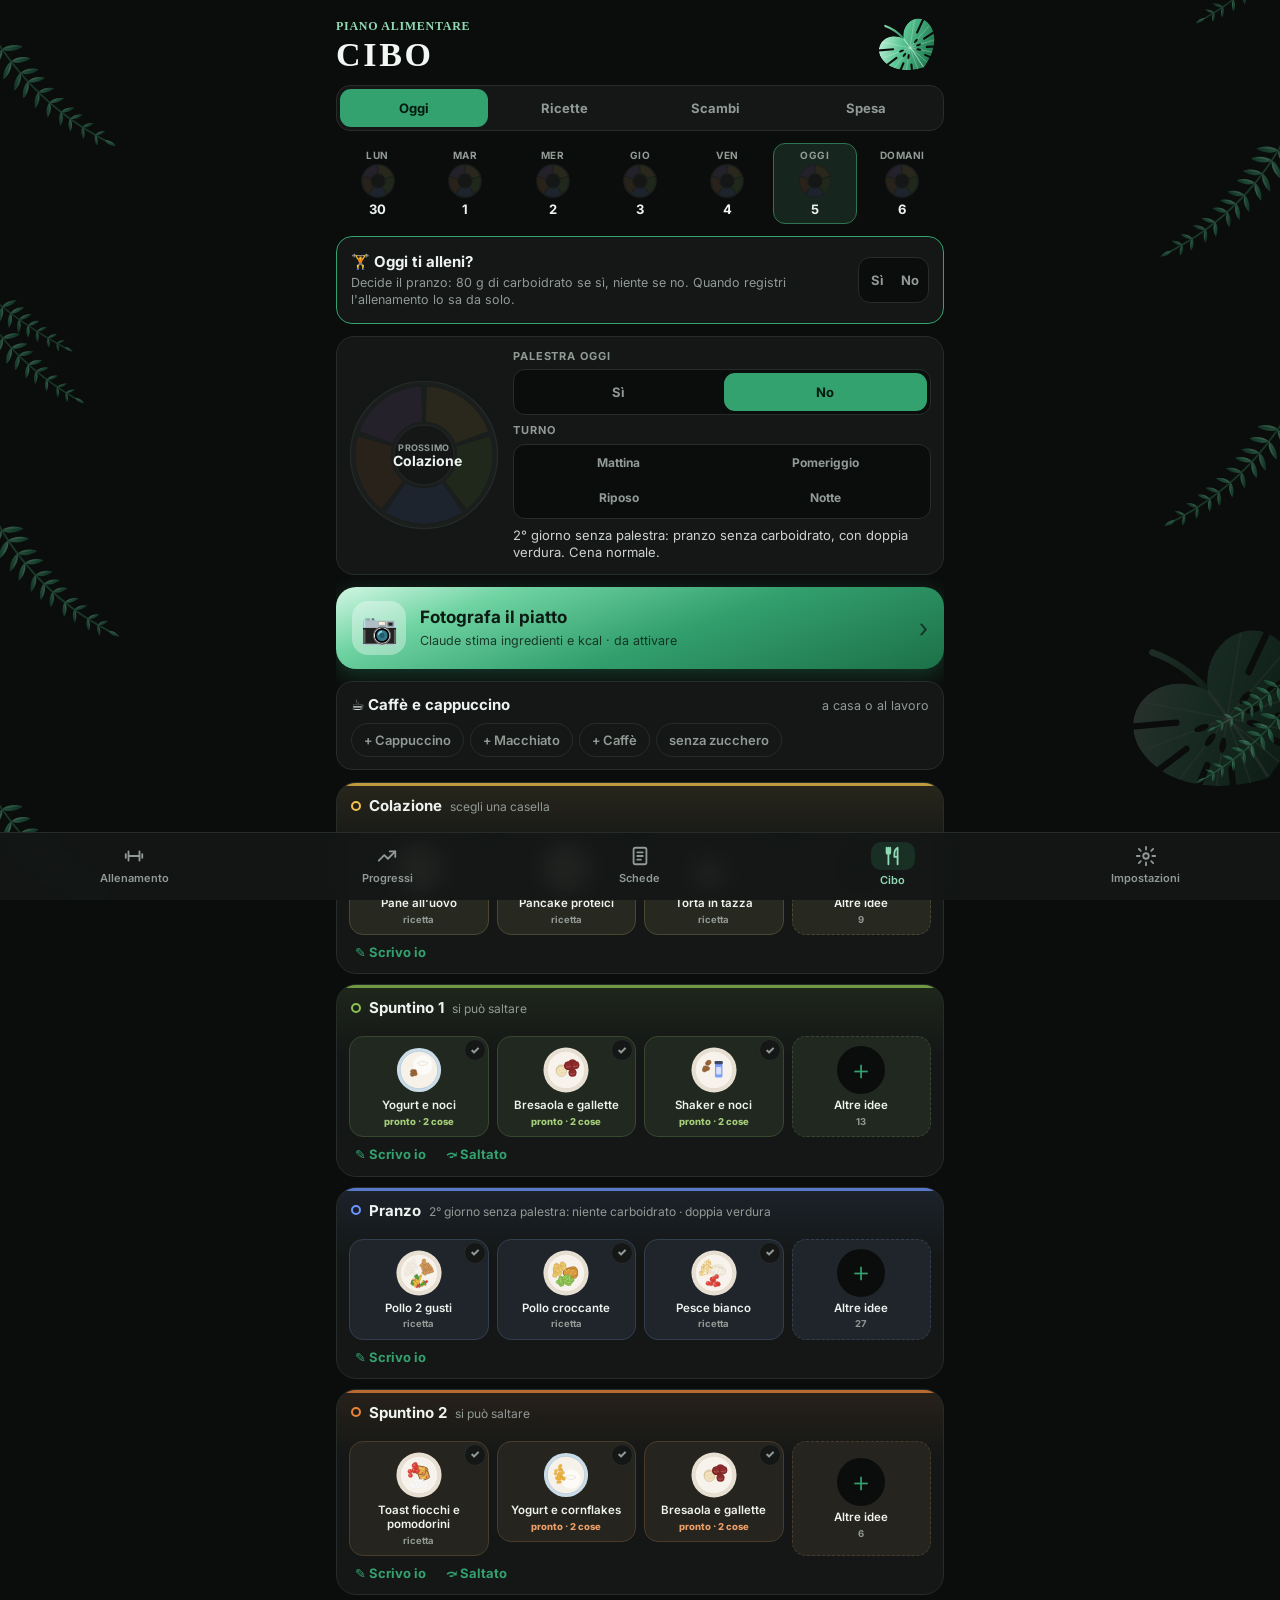
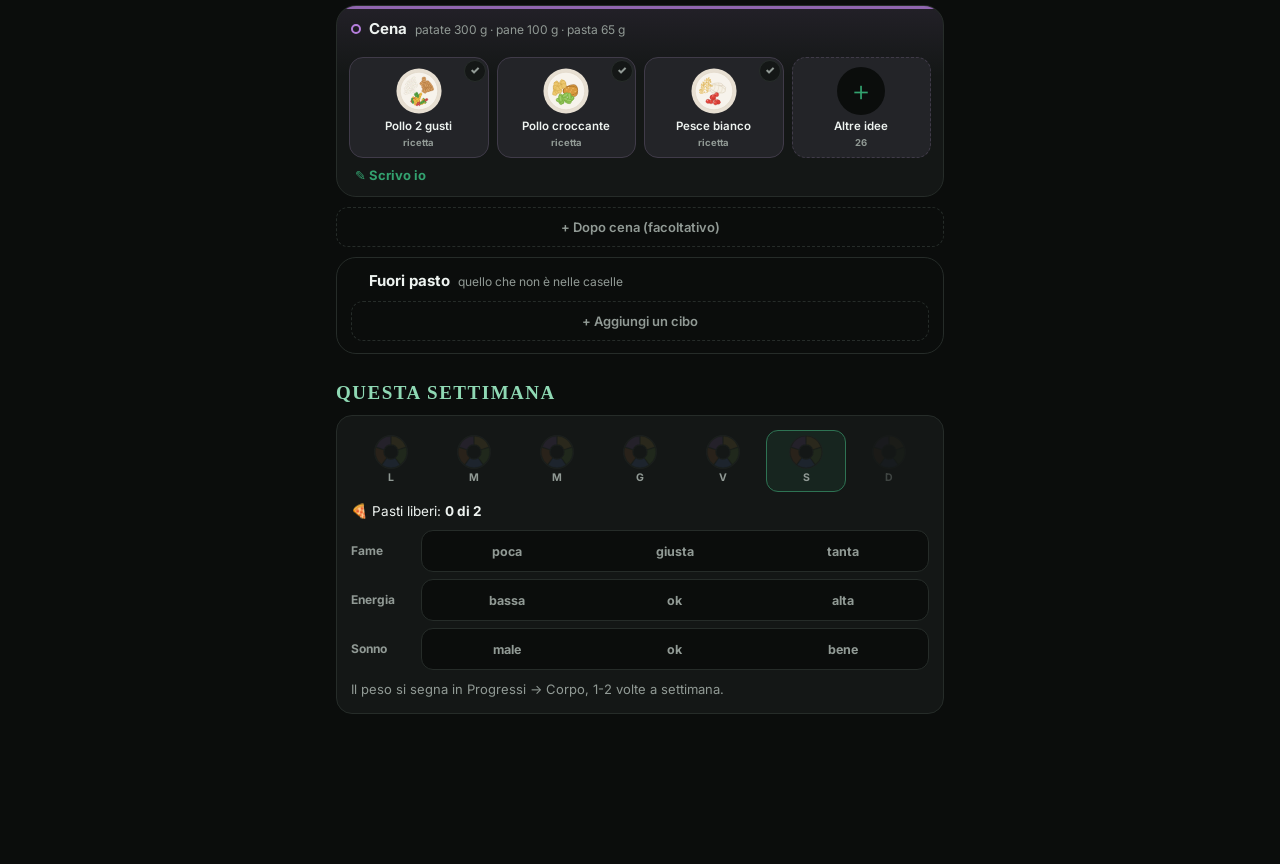
==== index.html @ b80071a6 "Il punto della settimana: allenamento, cibo e peso insieme, cosa fare, fase della scheda, scarico pi" ====
<!doctype html>
<html lang="it">
<head>
<meta charset="utf-8">
<meta name="viewport" content="width=device-width,initial-scale=1,maximum-scale=1,viewport-fit=cover">
<title>Palestra</title>
<meta name="theme-color" content="#0B0E12">
<meta name="apple-mobile-web-app-capable" content="yes">
<meta name="mobile-web-app-capable" content="yes">
<meta name="apple-mobile-web-app-status-bar-style" content="black-translucent">
<meta name="apple-mobile-web-app-title" content="Palestra">
<link rel="manifest" href="manifest.webmanifest">
<link rel="icon" href="icons/icon-192.png">
<link rel="apple-touch-icon" href="icons/apple-touch-icon.png">
<link rel="preconnect" href="https://fonts.googleapis.com">
<link rel="stylesheet" href="https://fonts.googleapis.com/css2?family=Barlow+Condensed:ital,wght@0,600;0,800;1,800&family=Inter:wght@400;500;600;700&display=swap">
<link rel="stylesheet" href="style.css?v=2026-11-22-2123">
<script>
/* Registro errori(22/11/2026): ogni errore dell'app finisce in una coda sul telefono (localStorage "palestra-err")
   e app.js lo manda al servizio (errFlush), così si vede e si sistema senza screenshot. Niente dati personali:
   messaggio accorciato, file, riga, versione, schermata. */
(function () {
  function add(msg, src, line, col, stack) {
    try {
      msg = String(msg || "").replace(/(["«'])[^"»']{24,}\1/g, "$1…$1").slice(0, 220);
      var f = String(src || "").split("/").pop().split("?")[0], sig = msg + "|" + f + "|" + line;
      var st = String(stack || "").split("\n").slice(0, 6).map(function (l) { return l.replace(/https?:\/\/[^ )]*\//g, "").replace(/\?v=[^:]*/g, "").trim(); }).join(" ← ").slice(0, 600);
      var Q = JSON.parse(localStorage.getItem("palestra-err") || "[]"), e = Q.find(function (x) { return x.sig === sig; });
      if (e) { e.n = (e.n || 1) + 1; e.t = Date.now(); e.sent = 0; } else Q.push({ sig: sig, msg: msg, f: f, line: line, col: col, st: st, t: Date.now(), n: 1 });
      localStorage.setItem("palestra-err", JSON.stringify(Q.slice(-20)));
      if (window.errFlush) setTimeout(window.errFlush, 500);
    } catch (_) {}
  }
  window.addEventListener("error", function (e) { if (e.message) add(e.message, e.filename, e.lineno, e.colno, e.error && e.error.stack); });
  window.addEventListener("unhandledrejection", function (e) { var r = e.reason || {}; add("Promise: " + (r.message || r), r.fileName || "", r.lineNumber || 0, 0, r.stack); });
})();
</script>
<script>if (navigator.standalone || (window.matchMedia && matchMedia("(display-mode: standalone)").matches)) document.documentElement.classList.add("standalone");</script>
</head>
<body>
<!-- barra in alto dell'allenamento: cerchio esercizi mancanti, giorno (tocco = cambia giorno/data/forma), palestra, esercizi -->
<div class="vines" aria-hidden="true"></div>
<header class="console" id="console">
  <div class="cin">
    <div class="ctop">
      <div class="ring" id="ring" aria-hidden="true"></div>
      <button class="dsel" id="dsel" aria-expanded="false" aria-controls="cpanel"><b id="dtitle"></b><small id="dsub"></small></button>
      <div class="gym" id="gyms" role="group" aria-label="Palestra"></div>
    </div>
    <div class="cpanel" id="cpanel" hidden>
      <div class="psec"><span class="plab">Seduta</span><div class="when"><label class="datebox"><svg viewBox="0 0 24 24" aria-hidden="true"><rect x="3.5" y="5" width="17" height="15" rx="3"/><path d="M3.5 10h17M8 3v4M16 3v4"/></svg><input type="date" id="date" aria-label="Data seduta"></label><div class="chips" id="sessions"></div></div><div class="site" id="site"></div><div class="dur" id="dur"></div></div>
      <div class="psec"><span class="plab">Come stai oggi</span><div class="ready" id="ready" role="group" aria-label="Come stai oggi"></div></div>
    </div>
    <div class="strip" id="strip" aria-label="Esercizi del giorno"></div>
  </div>
</header>
<div class="wrap">
  <!-- ALLENAMENTO -->
  <section id="v-log" class="view">
    <div id="pauseNag"></div>
    <div id="backupNag"></div>
    <div class="week" id="week" aria-label="Allenamenti di questa settimana"></div>
    <div class="list" id="list"></div>
    <h2>Note seduta</h2>
    <textarea id="note" placeholder="Es. panca occupata, dolore alla spalla, poco sonno…"></textarea>
  </section>

  <!-- PROGRESSI -->
  <section id="v-prog" class="view" hidden>
    <section class="hero">
      <div class="k" id="pk"></div>
      <h1>Progressi</h1>
      <div class="stats"><span>Miglioramento settimana per settimana, storico delle sedute e andamento di ogni esercizio, per la palestra scelta.</span></div>
    </section>
    <h2>Andamento della scheda</h2>
    <div class="days" id="pdays"></div>
    <div class="trend" id="trend"></div>
    <h2>Storico sedute</h2>
    <div class="hist" id="hist"></div>
    <h2>Esercizi</h2>
    <div class="prlist" id="prog"></div>
  </section>

  <!-- SCHEDE -->
  <section id="v-plan" class="view" hidden>
    <section class="hero">
      <div class="k">Schede del personal trainer</div>
      <h1>Schede</h1>
      <div class="stats"><span>La scheda attiva e l'archivio delle precedenti. Lo storico dei carichi resta collegato anche quando cambia la scheda.</span></div>
    </section>
    <div id="plans" class="plist"></div>
  </section>

  <!-- CIBO (20/11/2026): piano alimentare, caselle di cosa hai mangiato, ricette, scambi, spesa -->
  <section id="v-cibo" class="view" hidden>
    <section class="hero"><div class="k">Piano alimentare</div><h1>Cibo</h1></section>
    <div class="cseg" id="cseg" role="group" aria-label="Sezioni del cibo"><button data-ct="oggi">Oggi</button><button data-ct="ricette">Ricette</button><button data-ct="scambi">Scambi</button><button data-ct="spesa">Spesa</button></div>
    <div id="cbody"></div>
  </section>

  <!-- ALTRO -->
  <section id="v-more" class="view" hidden>
    <section class="hero"><div class="k">Dati e impostazioni</div><h1>Impostazioni</h1><p class="note" id="appVer"></p>
      <div class="stats"><span id="backupInfo"></span></div></section>
    <div class="card stack">
      <p>I tuoi dati restano <b>solo su questo telefono</b>. Fai un backup ogni tanto e salvalo su Drive, iCloud o inviatelo per email: se cambi o perdi il telefono lo ricarichi da qui.</p>
      <div class="row"><button class="btn primary" id="bkExport">Salva backup</button>
        <label class="btn" for="bkFile">Ripristina backup</label><input type="file" id="bkFile" accept=".json,application/json" hidden></div>
      <div class="row"><button class="btn" id="csv">Esporta CSV per Excel</button></div>
      <p class="note" id="bkMsg"></p>
      <p class="note" id="stUse"></p>
    </div>
    <h2>Backup automatico online</h2>
    <div class="card stack" id="cloudSet"></div>
    <h2>Foto del cibo</h2>
    <div class="card stack" id="aiSet"></div>
    <h2>Timer di recupero</h2>
    <div class="card stack" id="timerSet"></div>
    <h2>Palestre</h2>
    <div class="card stack" id="gymEdit"></div>
    <p class="credits">Foto: Free Exercise DB (pubblico dominio). Illustrazioni: Everkinetic (CC BY-SA 4.0). Mappa muscoli: react-body-highlighter (MIT). Disegni dei piatti: originali dell'app.</p>
  </section>
</div>

<!-- serie dimenticate -->
<div class="misschip" id="miss" hidden><button id="missGo"></button><button id="missX" aria-label="Nascondi l'avviso per questa seduta">✕</button></div>

<!-- timer di recupero -->
<!-- Info ed esecuzione: riquadro dal basso -->
<div class="isheet" id="isheet" hidden role="dialog" aria-modal="true" aria-label="Info ed esecuzione">
  <div class="is-bg"></div>
  <div class="is-box"><div class="is-top"><span class="is-grab"></span><div class="is-h"></div><button type="button" class="is-x" aria-label="Chiudi">✕</button></div><div class="is-c"></div><div class="is-foot"><button type="button" class="is-close">Chiudi</button></div></div>
</div>
<!-- ricetta: riquadro dal basso (sezione Cibo) -->
<div class="isheet" id="fsheet" hidden role="dialog" aria-modal="true" aria-label="Ricetta">
  <div class="is-bg"></div>
  <div class="is-box"><div class="is-top"><span class="is-grab"></span><div class="is-h"></div><button type="button" class="is-x" aria-label="Chiudi">✕</button></div><div class="is-c fc"></div><div class="is-foot"><button type="button" class="is-close">Chiudi</button></div></div>
</div>
<div class="pad" id="pad" hidden aria-label="Tastierino"></div>
<div class="timer" id="timer" hidden>
  <div class="feel" id="feel" hidden></div>
  <div class="tphase" id="tPhase"></div>
  <div class="tbox" id="tbox">
    <button class="tb" id="tMinus" aria-label="Meno 15 secondi">−15</button>
    <button class="tmain" id="tMain" aria-label="Vai alla serie da fare, o avvia il recupero"><b id="tTime">1:30</b><small id="tLabel">Avvia recupero</small><i id="tFill"></i></button>
    <button class="tb" id="tPlus" aria-label="Più 15 secondi">+15</button>
    <button class="tb go" id="tPause" aria-label="Avvia il recupero"><svg viewBox="0 0 24 24"><path d="M7 5l12 7-12 7z"/></svg></button>
    <button class="tb x" id="tStop" aria-label="Ferma il timer" hidden>✕</button>
  </div>
</div>

<nav class="tabbar" aria-label="Sezioni">
  <button data-view="log" aria-current="page"><svg viewBox="0 0 24 24"><path d="M6 7v10M18 7v10M3 10v4M21 10v4M6 12h12"/></svg>Allenamento</button>
  <button data-view="prog"><svg viewBox="0 0 24 24"><path d="M3 17l6-6 4 4 8-8"/><path d="M15 7h6v6"/></svg>Progressi</button>
  <button data-view="plan"><svg viewBox="0 0 24 24"><rect x="5" y="3" width="14" height="18" rx="2"/><path d="M9 8h6M9 12h6M9 16h4"/></svg>Schede</button>
  <button data-view="cibo"><svg viewBox="0 0 24 24"><path d="M7 3v8M5 3v5a2 2 0 0 0 4 0V3M7 11v10"/><path d="M17 21V3c-2.2 1.2-3.5 3.6-3.5 7v3H17"/></svg>Cibo</button>
  <button data-view="more"><svg viewBox="0 0 24 24"><circle cx="12" cy="12" r="3"/><path d="M12 2v3M12 19v3M4.2 4.2l2.1 2.1M17.7 17.7l2.1 2.1M2 12h3M19 12h3M4.2 19.8l2.1-2.1M17.7 6.3l2.1-2.1"/></svg>Impostazioni</button>
</nav>

<!-- visore immagini con zoom -->
<div class="lb" id="lb" hidden>
  <header><span id="lbt"></span><button id="lbclose" aria-label="Chiudi">✕</button></header>
  <div class="lbtrack" id="lbtrack"></div>
  <footer><span id="lbf">Pizzica o tocca due volte per ingrandire · scorri per le altre · trascina giù per chiudere</span><button type="button" class="lbclose2" id="lbclose2">Chiudi</button></footer>
</div>

<!-- foglio di modifica -->
<div class="sheet" id="sheet" hidden>
  <header><button class="btn ghost" id="sheetBack">‹ Indietro</button><b id="sheetTitle"></b><span></span></header>
  <div class="sheetbody" id="sheetBody"></div>
</div>

<div class="toast" id="toast" hidden></div>

<script src="data.js?v=2026-11-22-2123"></script>
<script src="schede.js?v=2026-11-22-2123"></script>
<script src="macchine.js?v=2026-11-22-2123"></script>
<script src="macchine-db.js?v=2026-11-22-2123"></script>
<script src="macchine-schede.js?v=2026-11-22-2123"></script>
<script src="nutrizione.js?v=2026-11-22-2123"></script>
<script src="js/01-base.js?v=2026-11-22-2123"></script>
<script src="js/02-allenamento.js?v=2026-11-22-2123"></script>
<script src="js/03-analisi.js?v=2026-11-22-2123"></script>
<script src="js/04-seduta.js?v=2026-11-22-2123"></script>
<script src="js/05-serie.js?v=2026-11-22-2123"></script>
<script src="js/06-progressi.js?v=2026-11-22-2123"></script>
<script src="js/07-backup.js?v=2026-11-22-2123"></script>
<script src="js/08-timer.js?v=2026-11-22-2123"></script>
<script src="js/09-settimana.js?v=2026-11-22-2123"></script>
<script src="js/10-avvio.js?v=2026-11-22-2123"></script>
<script src="cibo.js?v=2026-11-22-2123"></script>
</body>
</html>
---- style.css ----
/* Palestra — tema scuro. Layout: console fissa in alto, schede esercizio numerate, barra a schede in basso. */
:root{
  --bg:#0B0E12; --surface:#141920; --raised:#1A2028; --ink:#EEF2F6; --muted:#8B96A3; --line:#252D37; --chip:#1E252E;
  --body:#2C3540; --photo:#F3F4F5;
  --a1:#6D95FF; --a2:#FF8040; --accent:var(--a1); --on-accent:#0B0E12;
  --ok:#5FD49A; --ok-bg:#12321F; --ko:#FF8A7A; --ko-bg:#3A1A17;
  --t-std:#6D95FF; --t-ced:#FFA24C; --t-strip:#B892FF; --t-alte:#5FD49A; --t-pausa:#9AA5B1; --t-super:#FF6FAE; --t-risc:#E6D36A;
  --display:"Barlow Condensed","Arial Narrow",Arial,sans-serif;
  --text:Inter,system-ui,-apple-system,"Segoe UI",Roboto,Arial,sans-serif;
  color-scheme:dark;
}
*{box-sizing:border-box}
[hidden]{display:none!important}
html{background:var(--bg);overflow-x:clip}
body{margin:0;background:var(--bg);color:var(--ink);font-family:var(--text);font-size:15px;line-height:1.4;-webkit-tap-highlight-color:transparent;
  padding-top:env(safe-area-inset-top,0px)}
body.g1{--accent:var(--a2)}
body::before{content:"";position:fixed;inset:0 0 auto;height:env(safe-area-inset-top,0px);z-index:30;background:var(--surface)}
.wrap{max-width:640px;margin:0 auto;padding:0 max(16px,env(safe-area-inset-right,0px)) calc(150px + env(safe-area-inset-bottom,0px)) max(16px,env(safe-area-inset-left,0px))}
button,input,select,textarea{font:inherit;color:inherit}
button{cursor:pointer}
:focus-visible{outline:2px solid var(--accent);outline-offset:2px}
h2{font-family:var(--display);font-weight:800;font-size:22px;text-transform:uppercase;margin:26px 0 8px}
p{margin:0}
.note{font-size:13px;color:var(--muted)}
.row{display:flex;gap:8px;flex-wrap:wrap;align-items:center}
.stack{display:grid;gap:12px}
.card{background:var(--surface);border:1px solid var(--line);border-radius:16px;padding:14px}
.btn{border:1px solid var(--line);background:var(--raised);border-radius:12px;padding:9px 14px;font-size:14px;font-weight:600;min-height:42px;display:inline-flex;align-items:center;justify-content:center;gap:6px}
.btn.primary{background:var(--accent);border-color:var(--accent);color:var(--on-accent)}
.btn.ghost{background:none;border-color:transparent;padding-left:4px}
.btn.danger{color:var(--ko);border-color:color-mix(in srgb,var(--ko) 40%,var(--line))}
.btn.sm{min-height:34px;padding:5px 10px;font-size:13px;border-radius:10px}

/* console */
/* barra in alto dell'allenamento: fuori da .wrap, a tutta larghezza (niente bordi tagliati) */
.console{position:sticky;top:env(safe-area-inset-top,0px);z-index:20;background:var(--surface);border-bottom:1px solid var(--line);width:100%}
.cin{max-width:640px;margin:0 auto;padding:8px max(16px,env(safe-area-inset-right,0px)) 10px max(16px,env(safe-area-inset-left,0px))}
.top{display:flex;align-items:center;gap:10px}
.brand{font-family:var(--display);font-weight:800;font-style:italic;font-size:24px;text-transform:uppercase;line-height:1}
.brand span{color:var(--accent)}
.gym{display:flex;background:var(--chip);border-radius:999px;padding:3px;margin-left:auto;max-width:72%;overflow-x:auto}
.gym button{border:0;background:none;padding:6px 12px;border-radius:999px;font-weight:600;font-size:13px;color:var(--muted);min-height:32px;white-space:nowrap}
.gym button[aria-pressed="true"]{background:var(--accent);color:var(--on-accent)}
.days{display:grid;grid-template-columns:repeat(auto-fit,minmax(90px,1fr));gap:6px}
.days button{border:1px solid var(--line);background:var(--raised);border-radius:12px;padding:6px 8px 7px;text-align:left;min-height:50px;min-width:0}
.days b{display:block;font-family:var(--display);font-weight:800;font-size:20px;line-height:1}
.days small{display:block;font-size:11px;color:var(--muted);white-space:nowrap;overflow:hidden;text-overflow:ellipsis}
.days button[aria-pressed="true"]{border-color:var(--accent);background:color-mix(in srgb,var(--accent) 12%,var(--surface))}
.days button[aria-pressed="true"] b{color:var(--accent)}
.when{display:flex;align-items:center;gap:8px}
.when input{font-weight:600;font-size:14px;background:var(--raised);border:1px solid var(--line);border-radius:10px;padding:6px 8px;min-height:36px}
.chips{display:flex;gap:6px;overflow-x:auto;flex:1;min-width:0;scrollbar-width:none}
.chips::-webkit-scrollbar{display:none}
.chip{flex:none;border:1px solid var(--line);background:none;border-radius:999px;padding:5px 10px;font-size:12px;color:var(--muted);font-variant-numeric:tabular-nums}
.chip[aria-pressed="true"]{border-color:var(--accent);color:var(--accent);font-weight:700}
.prog{display:grid;grid-template-columns:1fr auto;align-items:center;gap:10px}
.bar{height:6px;border-radius:99px;background:var(--chip);overflow:hidden}
.bar i{display:block;height:100%;width:0;background:var(--accent);border-radius:99px;transition:width .3s}
.prog .n{font-size:12px;font-weight:700;font-variant-numeric:tabular-nums}

.hero{padding:18px 0 10px;display:grid;gap:4px}
.hero .k{font-size:11px;letter-spacing:.14em;text-transform:uppercase;color:var(--accent);font-weight:700}
.hero h1{font-family:var(--display);font-weight:800;font-size:38px;line-height:.95;text-transform:uppercase;margin:0;text-wrap:balance}
.hero .stats{display:flex;gap:16px;color:var(--muted);font-size:13px;margin-top:6px;flex-wrap:wrap}
.hero .stats b{color:var(--ink);font-variant-numeric:tabular-nums}
.nag{background:color-mix(in srgb,var(--t-ced) 14%,var(--surface));border:1px solid color-mix(in srgb,var(--t-ced) 40%,var(--line));border-radius:14px;padding:10px 12px;margin-top:12px;display:flex;gap:10px;align-items:center;font-size:13px}
.nag .btn{margin-left:auto;flex:none}

/* esercizi */
.list{display:grid;gap:12px;margin-top:8px}
.ex{background:var(--surface);border:1px solid var(--line);border-radius:18px;overflow:hidden}
.exec{position:relative;display:block;width:100%;border:0;padding:0;background:var(--photo);aspect-ratio:16/9;overflow:hidden}
.exec img{position:absolute;inset:0;width:100%;height:100%;object-fit:cover}
.exec img.draw{object-fit:contain;padding:8px}
.exec img+img{animation:flip 2.6s steps(1,end) infinite}
@keyframes flip{0%{opacity:0}50%{opacity:1}}
.exec .lbl{position:absolute;left:10px;bottom:10px;background:rgba(11,14,18,.78);color:#fff;font-size:11px;font-weight:700;letter-spacing:.06em;text-transform:uppercase;border-radius:999px;padding:4px 9px;display:flex;gap:6px;align-items:center}
.exec .lbl i{width:6px;height:6px;border-radius:50%;background:#ff4d4d;animation:blink 1.3s steps(1,end) infinite}
.exec .zoom{position:absolute;right:10px;bottom:10px;background:rgba(11,14,18,.78);color:#fff;border-radius:999px;width:32px;height:32px;display:grid;place-items:center}
.exec .zoom svg{width:16px;height:16px;stroke:#fff;fill:none;stroke-width:2}
@keyframes blink{50%{opacity:.2}}
@media (prefers-reduced-motion: reduce){.exec img+img{animation:none;opacity:0}.exec .lbl i{animation:none}}
.exhead{display:grid;grid-template-columns:auto 1fr auto;gap:12px;padding:14px 14px 10px;align-items:start}
.num{font-family:var(--display);font-weight:800;font-style:italic;font-size:30px;line-height:.9;color:var(--accent);font-variant-numeric:tabular-nums;min-width:30px}
.ex.done .num{color:var(--ok)}
.exname{margin:0;font-size:17px;font-weight:700;line-height:1.2}
.tec{margin-top:5px;font-size:13px;color:var(--ink);opacity:.85;white-space:pre-line}
.pills{display:flex;gap:6px;flex-wrap:wrap;margin-top:7px}
.pill{font-size:11px;font-weight:600;border-radius:999px;padding:3px 8px;background:var(--chip);color:var(--muted);font-variant-numeric:tabular-nums}
.pill.up{background:var(--ok-bg);color:var(--ok)}
.pill.down{background:var(--ko-bg);color:var(--ko)}
.mini{width:64px;height:60px;flex:none;border:0;background:var(--raised);border-radius:12px;padding:3px}
.mini svg{width:100%;height:100%}
.setup{display:flex;align-items:center;gap:8px;margin:0 14px 10px;background:var(--raised);border:1px dashed var(--line);border-radius:12px;padding:4px 10px}
.setup label{font-size:10px;letter-spacing:.1em;text-transform:uppercase;color:var(--muted);font-weight:700;flex:none}
.setup input{flex:1;min-width:0;border:0;background:transparent;font-weight:600;font-size:14px;padding:8px 2px}
.setup input::placeholder{color:var(--muted);opacity:.6;font-weight:400}
.sets{display:grid;gap:6px;padding:0 14px 12px}
.sh,.set{display:grid;grid-template-columns:44px 1fr 78px 66px;gap:8px;align-items:center}
.sh{font-size:10px;letter-spacing:.1em;color:var(--muted);text-transform:uppercase;font-weight:700}
.sn{font-family:var(--display);font-weight:800;font-size:19px;line-height:1;border-left:3px solid var(--tc,var(--t-std));padding-left:6px}
.sn small{display:block;font-family:var(--text);font-size:10px;font-weight:600;color:var(--muted)}
.sn em{display:block;font-family:var(--text);font-style:normal;font-size:9px;font-weight:700;letter-spacing:.04em;text-transform:uppercase;color:var(--tc)}
.prev{font-size:13px;color:var(--muted);font-variant-numeric:tabular-nums;white-space:nowrap;overflow:hidden;text-overflow:ellipsis}
.set input{width:100%;text-align:center;font-weight:700;font-size:19px;font-variant-numeric:tabular-nums;background:var(--raised);border:1.5px solid var(--line);border-radius:12px;min-height:48px;padding:6px 2px}
.set input::placeholder{color:var(--muted);opacity:.45;font-weight:500}
.set input:focus{border-color:var(--accent);outline:none;background:var(--surface)}
.set input.ok{background:var(--ok-bg);border-color:var(--ok);color:var(--ok)}
.set input.ko{background:var(--ko-bg);border-color:var(--ko);color:var(--ko)}
.exfoot{display:flex;gap:8px;align-items:center;padding:10px 14px;border-top:1px solid var(--line);background:var(--raised)}
.more{margin-left:auto;border:0;background:none;color:var(--accent);font-weight:700;font-size:13px;display:inline-flex;align-items:center;gap:4px;min-height:36px;padding:0 2px}
.more svg{width:14px;height:14px;stroke:currentColor;fill:none;stroke-width:2.4;transition:transform .2s}
.more[aria-expanded="true"] svg{transform:rotate(180deg)}
.panel{border-top:1px solid var(--line);padding:14px 0 16px;display:grid;gap:14px}
.gallery{display:flex;gap:8px;overflow-x:auto;scroll-snap-type:x mandatory;padding:0 14px;scrollbar-width:none}
.gallery::-webkit-scrollbar{display:none}
.shot{flex:none;width:72%;max-width:300px;scroll-snap-align:start;border:0;padding:0;background:var(--photo);border-radius:14px;overflow:hidden;position:relative;aspect-ratio:4/3}
.shot.draw{width:46%;max-width:200px;aspect-ratio:3/4}
.shot img{width:100%;height:100%;object-fit:cover;display:block}
.shot.draw img{object-fit:contain;padding:6px}
.shot span{position:absolute;left:8px;bottom:8px;background:rgba(11,14,18,.78);color:#fff;font-size:11px;font-weight:600;border-radius:999px;padding:3px 8px}
.muscles{display:grid;grid-template-columns:120px 1fr;gap:14px;align-items:center;padding:0 14px}
.muscles svg{width:120px;height:116px}
.legend{display:grid;gap:8px;font-size:13px}
.legend div{display:flex;gap:8px;align-items:baseline}
.legend i{width:10px;height:10px;border-radius:3px;flex:none;transform:translateY(1px)}
.legend .p i{background:var(--accent)}
.legend .s i{background:color-mix(in srgb,var(--accent) 45%,var(--body))}
.legend small{display:block;color:var(--muted);font-size:10px;letter-spacing:.1em;text-transform:uppercase;font-weight:700}
.cues{padding:0 14px;display:grid;gap:8px}
.cues h4{margin:0;font-size:10px;letter-spacing:.12em;text-transform:uppercase;color:var(--muted)}
.cues ol,.cues ul{margin:0;padding-left:20px;display:grid;gap:5px;font-size:14px}
.cues ul{color:var(--ko)}
.cues ul li span{color:var(--ink)}
.bm .m{fill:var(--body)}
.bm .p{fill:var(--accent)}
.bm .s{fill:color-mix(in srgb,var(--accent) 45%,var(--body))}
textarea{width:100%;min-height:84px;padding:10px;background:var(--surface);border:1px solid var(--line);border-radius:14px}

/* progressi */
.prlist{display:grid;gap:8px;margin-top:12px}
.pr{background:var(--surface);border:1px solid var(--line);border-radius:16px;padding:12px 14px;display:grid;grid-template-columns:1fr 104px;gap:4px 12px;align-items:center}
.pr .n{font-weight:700}
.pr .s{font-size:12px;color:var(--muted);font-variant-numeric:tabular-nums}
.spark{width:104px;height:40px}
.spark .l{fill:none;stroke:var(--accent);stroke-width:2.2;stroke-linejoin:round}
.spark .a{fill:var(--accent);opacity:.16}
.spark circle{fill:var(--accent)}
.spark line{stroke:var(--line)}
.empty{background:var(--surface);border:1px dashed var(--line);border-radius:16px;padding:22px;text-align:center;color:var(--muted)}
.credits{font-size:11px;color:var(--muted);margin-top:24px}

/* schede */
.plist{display:grid;gap:10px;margin-top:12px}
.plan{background:var(--surface);border:1px solid var(--line);border-radius:16px;padding:14px;display:grid;gap:8px}
.plan h3{margin:0;font-size:17px}
.plan.active{border-color:var(--accent)}
.badge{font-size:10px;font-weight:800;letter-spacing:.1em;text-transform:uppercase;color:var(--on-accent);background:var(--accent);border-radius:999px;padding:3px 8px}
.lrow{display:flex;align-items:center;gap:8px;background:var(--raised);border:1px solid var(--line);border-radius:12px;padding:8px 10px}
.lrow .t{flex:1;min-width:0}
.lrow .t b{display:block;font-size:14px}
.lrow .t small{display:block;color:var(--muted);font-size:12px;white-space:nowrap;overflow:hidden;text-overflow:ellipsis}
.ib{border:1px solid var(--line);background:var(--surface);border-radius:9px;width:34px;height:34px;display:grid;place-items:center;flex:none;font-size:14px}
.ib svg{width:16px;height:16px;stroke:currentColor;fill:none;stroke-width:2}
.field{display:grid;gap:5px}
.field label,.flabel{font-size:11px;letter-spacing:.1em;text-transform:uppercase;color:var(--muted);font-weight:700}
.field input,.field textarea,.field select,.setrow select,.setrow input{background:var(--raised);border:1px solid var(--line);border-radius:10px;padding:9px 10px;min-height:42px;width:100%}
.field textarea{min-height:80px}
.setrow{display:grid;grid-template-columns:24px 1fr 76px 1fr 34px;gap:6px;align-items:center}
.setrow .dot{width:12px;height:12px;border-radius:50%;background:var(--tc);justify-self:center}
.mchips{display:flex;flex-wrap:wrap;gap:6px}
.mchips button{border:1px solid var(--line);background:var(--raised);border-radius:999px;padding:5px 10px;font-size:12px;color:var(--muted)}
.mchips button.p{background:var(--accent);border-color:var(--accent);color:var(--on-accent);font-weight:700}
.mchips button.s{border-color:var(--accent);color:var(--accent)}
.results{display:grid;grid-template-columns:repeat(2,1fr);gap:8px}
.res{border:1px solid var(--line);background:var(--raised);border-radius:12px;overflow:hidden;padding:0;text-align:left}
.res img{width:100%;aspect-ratio:4/3;object-fit:cover;display:block;background:var(--photo)}
.res span{display:block;padding:6px 8px;font-size:12px;font-weight:600}
.res.sel{border-color:var(--accent);outline:2px solid var(--accent)}

/* tab bar */
.tabbar{position:fixed;left:0;right:0;bottom:0;z-index:20;background:color-mix(in srgb,var(--surface) 94%,transparent);backdrop-filter:blur(10px);-webkit-backdrop-filter:blur(10px);border-top:1px solid var(--line);
  display:grid;grid-template-columns:repeat(5,1fr);padding:6px max(8px,env(safe-area-inset-right,0px)) calc(6px + env(safe-area-inset-bottom,0px)) max(8px,env(safe-area-inset-left,0px))}
.tabbar button{border:0;background:none;color:var(--muted);font-size:11px;font-weight:600;display:grid;justify-items:center;gap:3px;padding:6px 0;min-height:48px}
.tabbar svg{width:22px;height:22px;stroke:currentColor;fill:none;stroke-width:2;stroke-linecap:round;stroke-linejoin:round}
.tabbar button[aria-current="page"]{color:var(--accent)}

/* visore */
.lb{position:fixed;inset:0;z-index:50;background:rgba(5,7,9,.97);display:grid;grid-template-rows:auto 1fr auto;padding-top:env(safe-area-inset-top,0px);padding-bottom:env(safe-area-inset-bottom,0px)}
.lb header{display:flex;align-items:center;justify-content:space-between;gap:10px;padding:10px 16px;color:#fff;font-weight:700}
.lb header button{border:0;background:rgba(255,255,255,.14);color:#fff;border-radius:999px;width:42px;height:42px;font-size:18px;flex:none}
.lbtrack{display:flex;overflow-x:auto;scroll-snap-type:x mandatory;scrollbar-width:none;min-height:0}
.lbtrack.zoomed{overflow:hidden}
.lbtrack::-webkit-scrollbar{display:none}
.lbtrack figure{flex:none;width:100%;margin:0;scroll-snap-align:center;display:grid;place-items:center;overflow:hidden;position:relative}
.lbtrack img{max-width:calc(100% - 16px);max-height:100%;border-radius:10px;background:#fff;touch-action:pan-x;transform-origin:0 0;will-change:transform;user-select:none;-webkit-user-drag:none}
.lbtrack.zoomed img{touch-action:none}
.lb footer{color:#cfd6dd;text-align:center;font-size:12px;padding:10px 16px 14px}

/* foglio */
.sheet{position:fixed;inset:0;z-index:40;background:var(--bg);display:grid;grid-template-rows:auto 1fr;padding-top:env(safe-area-inset-top,0px)}
.sheet header{display:grid;grid-template-columns:auto 1fr auto;align-items:center;gap:8px;padding:8px 12px;border-bottom:1px solid var(--line);background:var(--surface)}
.sheet header b{text-align:center;font-size:15px;white-space:nowrap;overflow:hidden;text-overflow:ellipsis}
.sheetbody{overflow-y:auto;padding:14px max(16px,env(safe-area-inset-right,0px)) calc(40px + env(safe-area-inset-bottom,0px)) max(16px,env(safe-area-inset-left,0px));display:grid;gap:14px;align-content:start;max-width:640px;width:100%;margin:0 auto}
.toast{position:fixed;left:50%;transform:translateX(-50%);bottom:calc(140px + env(safe-area-inset-bottom,0px));z-index:60;background:var(--ink);color:var(--bg);font-weight:600;font-size:14px;padding:10px 16px;border-radius:999px;box-shadow:0 6px 20px rgba(0,0,0,.4);max-width:90vw;text-align:center}
.plist,.plan,.prlist,.list{grid-template-columns:minmax(0,1fr)}
.view{min-width:0;overflow-x:clip}

/* consigli flash: sempre visibili */
.flash{list-style:none;margin:0 14px 10px;padding:10px 12px;display:grid;gap:6px;border-radius:12px;
  background:color-mix(in srgb,var(--accent) 10%,var(--surface));border:1px solid color-mix(in srgb,var(--accent) 35%,var(--line))}
.flash li{display:flex;gap:9px;align-items:baseline;font-size:15px;font-weight:700;line-height:1.25}
.flash li::before{content:"";flex:none;width:7px;height:7px;border-radius:2px;background:var(--accent);transform:translateY(-1px) rotate(45deg)}

/* valutazione serie graduata */
:root{--near:#FFC85C;--near-bg:#3A2E12;--prog:#5CC8FF;--prog-bg:#0F2B3A}
.set input.near{background:var(--near-bg);border-color:var(--near);color:var(--near)}
.set input.prog{background:var(--prog-bg);border-color:var(--prog);color:var(--prog)}
.set .fb{grid-column:1/-1;font-size:12px;font-weight:600;line-height:1.3;padding:0 0 2px 50px;margin-top:-2px}
.set .fb.ok{color:var(--ok)}.set .fb.near{color:var(--near)}.set .fb.prog{color:var(--prog)}.set .fb.ko{color:var(--ko)}

/* forma del giorno */
.ready{display:flex;align-items:center;gap:6px;flex-wrap:wrap;font-size:12px;color:var(--muted);font-weight:600}
.ready span{margin-right:2px}
.ready button{border:1px solid var(--line);background:var(--raised);border-radius:999px;padding:5px 10px;font-size:12px;font-weight:600;color:var(--muted)}
.ready button[aria-pressed="true"]{border-color:var(--accent);color:var(--accent);background:color-mix(in srgb,var(--accent) 12%,var(--surface))}
.ready button[data-r="low"][aria-pressed="true"]{border-color:var(--near);color:var(--near);background:var(--near-bg)}
.nag.info{background:color-mix(in srgb,var(--prog) 12%,var(--surface));border-color:color-mix(in srgb,var(--prog) 40%,var(--line))}
.pill.near{background:var(--near-bg);color:var(--near)}
.prev .sug{display:block;color:var(--accent);font-size:12px;font-weight:700}

/* timer di recupero */
.timer{position:fixed;left:0;right:0;bottom:calc(61px + env(safe-area-inset-bottom,0px));z-index:19;display:flex;justify-content:center;pointer-events:none;padding:0 max(12px,env(safe-area-inset-right,0px)) 8px max(12px,env(safe-area-inset-left,0px))}
.tbox{pointer-events:auto;display:flex;align-items:center;gap:6px;width:100%;max-width:640px;background:var(--raised);border:1px solid var(--line);border-radius:999px;padding:5px;box-shadow:0 6px 22px rgba(0,0,0,.5)}
.tb{flex:none;width:42px;height:46px;border-radius:999px;border:1px solid var(--line);background:var(--surface);font-weight:700;font-size:14px;font-variant-numeric:tabular-nums}
.tb.x{color:var(--muted);font-size:16px}
.tmain{flex:1;min-width:0;height:46px;position:relative;overflow:hidden;border:0;border-radius:999px;background:var(--surface);display:flex;align-items:center;justify-content:center;gap:10px;padding:0 12px}
.tmain b{font-family:var(--display);font-weight:800;font-size:28px;line-height:1;font-variant-numeric:tabular-nums;position:relative;z-index:1}
.tmain small{font-size:12px;color:var(--muted);font-weight:600;white-space:nowrap;overflow:hidden;text-overflow:ellipsis;position:relative;z-index:1;min-width:0}
.tmain i{position:absolute;left:0;top:0;bottom:0;width:0;background:color-mix(in srgb,var(--accent) 28%,transparent);transition:width .25s linear}
.tbox.run{border-color:var(--accent)}
.tbox.run .tmain b{color:var(--accent)}
.tbox.paused .tmain b{color:var(--muted)}
.tbox.last .tmain b{color:var(--near)}
.tbox.last .tmain i{background:color-mix(in srgb,var(--near) 30%,transparent)}
.tbox.done{border-color:var(--ok);animation:tflash .5s ease-in-out 6 alternate}
.tbox.done .tmain b{color:var(--ok)}
@keyframes tflash{to{background:var(--ok-bg)}}
.tdur{gap:10px}
.tdur span{flex:1;font-weight:600}
.tdur b{font-family:var(--display);font-weight:800;font-size:26px;min-width:56px;text-align:center;font-variant-numeric:tabular-nums}
.tgl{display:flex;align-items:center;gap:12px;background:var(--raised);border:1px solid var(--line);border-radius:12px;padding:10px 12px}
.tgl span{flex:1;min-width:0}
.tgl b{display:block;font-size:14px}
.tgl small{display:block;color:var(--muted);font-size:12px}
.tgl input{width:22px;height:22px;accent-color:var(--accent);flex:none}
.pill.circ{background:color-mix(in srgb,var(--t-super) 16%,var(--surface));color:var(--t-super)}
.ntfy{background:var(--raised);border:1px solid var(--line);border-radius:12px;padding:12px}
.ntfy ol{margin:0;padding-left:20px;display:grid;gap:8px;font-size:14px}
.ntfy .topic{display:flex;gap:8px;align-items:center;margin-top:6px}
.ntfy code{flex:1;min-width:0;font-size:14px;font-weight:700;background:var(--bg);border:1px solid var(--line);border-radius:8px;padding:7px 9px;overflow-wrap:anywhere;user-select:all;-webkit-user-select:all}
.set.here{border-radius:12px;animation:here 2.6s ease-out}
@keyframes here{0%,60%{background:color-mix(in srgb,var(--accent) 22%,transparent);box-shadow:0 0 0 2px var(--accent)}100%{background:transparent;box-shadow:0 0 0 2px transparent}}
.tb svg{width:18px;height:18px;stroke:currentColor;fill:none;stroke-width:2.6;stroke-linecap:round;stroke-linejoin:round;vertical-align:middle}
#tPause svg path[d^='M7']{fill:currentColor;stroke-width:1.5}
.tmain{gap:8px;padding:0 10px}
.tb.go{background:var(--accent);border-color:var(--accent);color:var(--on-accent)}
#tPause svg path[d^='M7']{fill:currentColor}
/* circuito senza registrazione */
.circlist{list-style:none;margin:0 14px 10px;padding:0;display:grid;gap:8px}
.circlist li{background:var(--raised);border:1px solid var(--line);border-radius:12px;padding:8px}
.circlist .panel{margin-top:8px}
.crow{display:flex;gap:10px;align-items:center}
.cthumb{flex:none;width:76px;height:56px;border:0;padding:0;border-radius:8px;overflow:hidden;background:var(--photo)}
.cthumb img{width:100%;height:100%;object-fit:cover;display:block}
.crow .t{flex:1;min-width:0}
.crow b{display:block;font-size:15px;line-height:1.2}
.crow small{display:block;color:var(--accent);font-weight:700;font-size:12px}
.crow .cf{display:block;font-size:12px;color:var(--muted);line-height:1.3}
.crow .more{margin-left:0;flex:none}
.giri{display:flex;gap:8px;align-items:center;margin:2px 14px 10px;font-size:11px;color:var(--muted);font-weight:700;text-transform:uppercase;letter-spacing:.1em}
.giri span{margin-right:4px}
.giro{width:42px;height:42px;border-radius:12px;border:1.5px solid var(--line);background:var(--raised);font-weight:800;font-size:16px;color:var(--muted)}
.giro.on{background:var(--ok-bg);border-color:var(--ok);color:var(--ok)}
.circbtns{display:flex;gap:8px;padding:0 14px 14px;border-radius:12px}
.circbtns .btn{min-height:52px;font-size:16px}
.circbtns .btn.primary{flex:1}
.circbtns .btn small{font-weight:600;opacity:.75;margin-left:4px}
.circbtns .btn[disabled]{background:var(--ok-bg);border-color:var(--ok);color:var(--ok);opacity:1}
.circbtns.here{animation:here 2.6s ease-out}
/* serie dimenticate */
.misschip{position:fixed;left:50%;transform:translateX(-50%);bottom:calc(126px + env(safe-area-inset-bottom,0px));z-index:19;display:flex;align-items:center;background:var(--near-bg);border:1px solid var(--near);border-radius:999px;box-shadow:0 6px 18px rgba(0,0,0,.45);max-width:92vw}
.misschip button{border:0;background:none;color:var(--near);font-weight:700;font-size:13px;padding:8px 6px 8px 14px;white-space:nowrap}
.misschip #missX{padding:8px 12px 8px 6px;opacity:.75}
.set.miss input:placeholder-shown{border-color:var(--near);border-style:dashed;background:color-mix(in srgb,var(--near) 8%,var(--raised))}
.set.miss .sn{color:var(--near)}
.circbtns.miss .btn.primary{box-shadow:0 0 0 2px var(--near)}
/* serie sporca */
.set .fbl{grid-column:1/-1;display:flex;align-items:center;gap:8px;padding:0 0 2px 50px;margin-top:-2px}
.set .fbl .fb{grid-column:auto;padding:0;margin:0;flex:1;min-width:0}
.set .dq{flex:none;margin-left:auto;border:1px solid var(--line);background:var(--raised);color:var(--muted);border-radius:999px;font-size:12px;font-weight:700;padding:5px 11px;min-height:30px}
.set .dq.on{background:var(--near-bg);border-color:var(--near);color:var(--near)}
/* storico sedute */
.hist{display:grid;gap:8px}
.hitem{background:var(--surface);border:1px solid var(--line);border-radius:14px;overflow:hidden}
.hrow{width:100%;border:0;background:none;text-align:left;padding:11px 14px;display:grid;grid-template-columns:auto 1fr;gap:2px 12px;align-items:baseline}
.hrow b{font-family:var(--display);font-weight:800;font-size:18px;text-transform:uppercase;color:var(--accent)}
.hrow span{font-weight:600;font-size:14px;white-space:nowrap;overflow:hidden;text-overflow:ellipsis}
.hrow small{grid-column:2;color:var(--muted);font-size:12px}
.hdet{padding:0 14px 12px;display:grid;gap:8px}
.hdet ul{list-style:none;margin:0;padding:0;display:grid;gap:6px}
.hdet li{display:grid;gap:1px;font-size:13px}
.hdet li b{font-weight:700}
.hdet li span{color:var(--muted);font-variant-numeric:tabular-nums}
.hdet .btn{justify-self:start}
.hmore{justify-self:start}
/* andamento della scheda */
.trend{display:grid;gap:10px;margin-top:12px}
.tsum{display:grid;gap:6px}
.tsum>div{display:flex;align-items:baseline;justify-content:space-between;gap:10px}
.tsum span{font-weight:700}
.tsum b{font-family:var(--display);font-weight:800;font-size:34px;line-height:1}
.up{color:var(--ok)}.dn{color:var(--ko)}.eq{color:var(--muted)}
.tchart{width:100%;height:auto;margin-top:4px}
.tchart .z{stroke:var(--line);stroke-width:1;stroke-dasharray:3 3}
.tchart .l{fill:none;stroke:var(--accent);stroke-width:2.4;stroke-linejoin:round}
.tchart circle{fill:var(--accent)}
.tchart text{font-family:var(--text);font-size:11px;fill:var(--muted)}
.tchart .lb{fill:var(--ink);font-weight:700}
.tchart .lb.dn{fill:var(--ko)}
.ttab{overflow-x:auto;background:var(--surface);border:1px solid var(--line);border-radius:16px}
.ttab table{border-collapse:collapse;width:100%;font-size:12px;font-variant-numeric:tabular-nums}
.ttab th,.ttab td{padding:8px 4px;text-align:center;border-bottom:1px solid var(--line);white-space:nowrap}
.ttab tr:last-child th,.ttab tr:last-child td{border-bottom:0}
.ttab thead th{color:var(--muted);font-weight:700;font-size:11px}
.ttab thead th small{display:block;font-weight:500}
.ttab tbody th{text-align:left;font-weight:600;white-space:normal;min-width:88px;max-width:110px;padding-left:10px;line-height:1.25;position:sticky;left:0;background:var(--surface)}
.ttab td b{display:block;font-weight:700;font-size:12px}
.ttab td small{display:block;font-size:11px;font-weight:700}
.ttab td.na{color:var(--muted)}
.ttab td.tot{font-weight:800;font-size:13px}

/* ===== grafica "navigatore" (opzione C) ===== */
.ctop{display:flex;align-items:center;gap:10px}
.ring{width:44px;height:44px;flex:none;position:relative}
.ring svg{width:44px;height:44px;transform:rotate(-90deg)}
.ring .rb{fill:none;stroke:var(--line);stroke-width:5}
.ring .rf{fill:none;stroke:var(--ok);stroke-width:5;stroke-linecap:round;transition:stroke-dashoffset .4s}
.ring b{position:absolute;inset:0;display:grid;place-items:center;font-family:var(--display);font-weight:800;font-size:19px}
.ring.all b{color:var(--ok)}
.dsel{flex:1;min-width:0;border:0;background:none;padding:2px 0;text-align:left;display:grid;gap:1px}
.dsel b{font-size:16px;font-weight:800;white-space:nowrap;overflow:hidden;text-overflow:ellipsis}
.dsel small{font-size:12px;color:var(--muted);font-weight:600;white-space:nowrap;overflow:hidden;text-overflow:ellipsis}
.dsel[aria-expanded="true"] small{color:var(--accent)}
.ctop .gym{margin-left:0;max-width:none;flex:none}
.ctop .gym button{padding:5px 11px;font-size:12px;min-height:30px}
.cpanel{display:grid;gap:10px;margin-top:10px;padding-top:10px;border-top:1px solid var(--line)}
.strip{display:flex;gap:8px;overflow-x:auto;margin:10px calc(-1 * max(16px,env(safe-area-inset-left,0px))) 0;padding:0 max(16px,env(safe-area-inset-left,0px));scrollbar-width:none;scroll-padding:0 16px}
.strip::-webkit-scrollbar{display:none}
.schip{flex:none;display:flex;align-items:center;gap:7px;border:1px solid var(--line);background:var(--raised);border-radius:12px;padding:4px 10px 4px 4px;font-size:12px;font-weight:800;min-height:40px;color:var(--muted)}
.schip img{width:30px;height:30px;border-radius:8px;object-fit:cover;background:var(--photo)}
.schip.p{color:var(--ink)}
.schip.d{color:var(--ok);border-color:color-mix(in srgb,var(--ok) 35%,var(--line))}
.schip.c{color:var(--ink);border-color:var(--accent);background:color-mix(in srgb,var(--accent) 16%,var(--raised))}
.list{gap:10px;margin-top:12px}
/* scheda aperta */
.exh{display:flex;gap:12px;padding:12px 12px 8px}
.exec.thumb{width:92px;height:92px;aspect-ratio:auto;flex:none;border-radius:12px}
.exec.thumb .zoom{right:5px;bottom:5px;width:24px;height:24px}
.exec.thumb .zoom svg{width:12px;height:12px}
.exh .t{flex:1;min-width:0}
.exk{font-family:var(--display);font-weight:800;font-size:13px;letter-spacing:.08em;text-transform:uppercase;color:var(--accent)}
.ex.done .exk{color:var(--ok)}
.exh .exname{font-size:18px;font-weight:800;margin:1px 0 0}
.exh .tec{font-size:13px;color:var(--muted);opacity:1;margin-top:3px}
.ex>.pills{padding:0 12px;margin:0 0 8px}
.ex.cur{border-color:color-mix(in srgb,var(--accent) 45%,var(--line))}
.flash{display:flex;flex-wrap:wrap;gap:6px;background:none;border:0;padding:0;margin:0 12px 10px}
.flash li{font-size:12px;font-weight:600;background:var(--chip);border:1px solid var(--line);border-radius:999px;padding:4px 10px;color:#C9D2DC}
.flash li::before{display:none}
.setup{margin:0 12px 10px}
.sets{padding:0 12px 10px;gap:4px}
.sh,.set{grid-template-columns:40px 1fr 70px 62px 32px;gap:7px}
.set{padding:4px 0;border-radius:12px}
.set .dq{width:32px;height:32px;border-radius:10px;border:1px solid var(--line);background:var(--raised);color:var(--muted);font-weight:800;font-size:16px;padding:0;display:grid;place-items:center}
.set .dq.on{background:var(--near-bg);border-color:var(--near);color:var(--near)}
.set .dq.off{visibility:hidden}
.set .fb{grid-column:2/-1;padding:0;margin:-2px 0 0}
.set.next{background:color-mix(in srgb,var(--accent) 10%,transparent);box-shadow:0 0 0 1.5px color-mix(in srgb,var(--accent) 55%,transparent);padding:4px 6px;margin:0 -6px}
.exfoot{padding:8px 12px 10px;background:none}
.exfoot .more+.more{margin-left:14px}
.exfoot [data-close]{margin-left:auto;color:var(--muted)}
.exfoot [data-close]+.more{margin-left:14px}
/* scheda chiusa */
.exmini{width:100%;display:flex;align-items:center;gap:12px;background:var(--surface);border:1px solid var(--line);border-radius:16px;padding:9px 12px;text-align:left}
.exmini .mk{width:30px;height:30px;flex:none;display:grid;place-items:center;font-family:var(--display);font-weight:800;font-size:17px;color:var(--muted)}
.exmini.done .mk{border-radius:50%;background:var(--ok-bg);border:1px solid var(--ok);color:var(--ok);font-family:var(--text);font-size:14px}
.exmini img{width:46px;height:46px;border-radius:10px;object-fit:cover;flex:none;background:var(--photo)}
.exmini .t{flex:1;min-width:0}
.exmini b{display:block;font-size:15px;font-weight:700;white-space:nowrap;overflow:hidden;text-overflow:ellipsis}
.exmini.done b{color:#C9D2DC}
.exmini small{display:block;color:var(--muted);font-size:12px;white-space:nowrap;overflow:hidden;text-overflow:ellipsis;font-variant-numeric:tabular-nums}
.exmini .chev{color:var(--muted);font-size:22px;line-height:1}
.exmini.miss{border-color:var(--near)}
.exmini.here,.circbtns.here{animation:here 2.6s ease-out}
/* timer: barra sottile al posto del riempimento */
.tbox{border-radius:20px}
.tmain{border-radius:14px}
.tmain i{top:auto;bottom:5px;left:12px;height:3px;border-radius:2px;max-width:calc(100% - 24px);background:var(--accent)}
.tbox.last .tmain i{background:var(--near)}
.tb{border-radius:14px}
/* App aperta dalla Home su iPhone: iOS sfuma la fascia subito sotto la barra di stato (orologio/batteria).
   Lasciamo lì solo lo sfondo della barra, così titolo e cerchio restano nitidi. */
@media (display-mode: standalone){ .cin{padding-top:36px} }
html.standalone .cin{padding-top:36px}
/* lampo "VIA!" a fine recupero con l'app aperta */
#goflash{position:fixed;inset:0;z-index:60;display:none;flex-direction:column;align-items:center;justify-content:center;gap:8px;text-align:center;padding:24px;
  background:color-mix(in srgb,var(--ok) 92%,#000);color:#06200f}
#goflash.on{display:flex;animation:goflash 3.2s ease-out forwards}
#goflash b{font-family:var(--display);font-weight:800;font-size:96px;line-height:.9;letter-spacing:.02em}
#goflash span{font-size:22px;font-weight:800}
#goflash small{font-size:16px;font-weight:700;opacity:.8}
@keyframes goflash{0%{opacity:0}6%{opacity:1}14%{opacity:.55}22%{opacity:1}30%{opacity:.55}38%{opacity:1}85%{opacity:1}100%{opacity:0}}
/* esercizio fatto fuori ordine */
.ooo{display:flex;gap:10px;align-items:center;margin:0 12px 10px;padding:9px 11px;border-radius:12px;border:1px solid color-mix(in srgb,var(--near) 55%,var(--line));background:color-mix(in srgb,var(--near) 9%,var(--surface))}
.ooo>div{flex:1;min-width:0}
.ooo b{display:block;font-size:13px;color:var(--near)}
.ooo p{font-size:12px;color:var(--ink);opacity:.85;margin-top:2px}
.ooo .btn{flex:none;font-size:12px;min-height:34px;padding:6px 10px}
.ooo.ok{border-color:var(--line);background:var(--raised)}
.ooo.ok b{color:var(--muted)}
.tsum .tclean{border-top:1px solid var(--line);padding-top:10px;margin-top:4px}
.tsum .tclean b{font-size:28px}

/* ================= TEMI PALESTRA (html[data-theme], da PALESTRE[].theme in schede.js) =================
   Base neutra (grigio quasi nero, come il tema standard): il colore della palestra sta solo nei dettagli. */
.ring .s1{stop-color:var(--accent)} .ring .s2{stop-color:var(--accent)}
.tchart .a1{stop-color:var(--accent);stop-opacity:.28} .tchart .a2{stop-color:var(--accent);stop-opacity:0}
.tchart .ar{fill:url(#ta)}
html[data-theme] body{background:transparent}
html[data-theme] .console{overflow:hidden}
html[data-theme] .console::before,html[data-theme] .console::after{content:"";position:absolute;pointer-events:none}
html[data-theme] .cin{position:relative;z-index:1}
html[data-theme] body::after{content:"";position:fixed;z-index:-1;pointer-events:none}
html[data-theme] .ring .rf{stroke:url(#rg)}
html[data-theme] .ex{position:relative}
html[data-theme] .ex.cur{box-shadow:0 0 0 1px color-mix(in srgb,var(--accent) 35%,transparent),0 18px 40px -22px color-mix(in srgb,var(--accent) 70%,transparent)}
html[data-theme] .btn.primary,html[data-theme] .tb.go,html[data-theme] .gym button[aria-pressed="true"]{background:var(--grad);border-color:transparent;box-shadow:inset 0 1px 0 rgba(255,255,255,.22),0 4px 14px -6px var(--accent)}
html[data-theme] .tabbar button[aria-current="page"] svg{background:color-mix(in srgb,var(--accent) 18%,transparent);border-radius:10px;padding:3px 10px;width:44px;height:28px;margin-top:-3px}
html[data-theme] .gym button{display:inline-flex;align-items:center;gap:5px}
html[data-theme] .gym button::before{content:"";width:14px;height:14px;flex:none;background:center/contain no-repeat}
html[data-theme] .gym button[data-g="PA"]::before{background-image:url(img/theme/gt-leaf.svg)}
html[data-theme] .gym button[data-g="PB"]::before{background-image:url(img/theme/sp-helmet.svg)}
html[data-theme] .exmini.done .mk{border:0;background:var(--done) center/contain no-repeat;color:transparent;width:34px;height:34px}

/* --- Green Theory: verde bosco, felci e monstera --- */
html[data-theme="green"]{
  --bg:#0B0D0C; --surface:#141716; --raised:#1A1E1C; --ink:#EEF3F0; --muted:#919A95; --line:#262C29; --chip:#1E2321; --body:#2C3430;
  --a1:#2E9C5A; --a2:#2E9C5A; --accent:#2E9C5A; --on-accent:#F2FFF6; --leaf:#43B873; --ok:#5FD49A; --ok-bg:#103022;
  --grad:linear-gradient(160deg,#3AB46B,#1F7A45); --done:url(img/theme/gt-done.svg);
}
html[data-theme="green"] body.g1{--accent:#2E9C5A}
html[data-theme="green"] .ring .s1{stop-color:#7EDB8F} html[data-theme="green"] .ring .s2{stop-color:#1F8A4C}
html[data-theme="green"] .console{background:var(--surface)}
html[data-theme="green"] .console::before{inset:0;background:url(img/theme/gt-leaves.svg) top center/max(100%,430px) auto no-repeat;opacity:.5}
html[data-theme="green"] .console::after{left:0;right:0;bottom:0;height:1px;background:linear-gradient(90deg,transparent,#2E9C5A,transparent)}
html[data-theme="green"] body::after{right:-40px;bottom:40px;width:270px;height:310px;background:url(img/theme/gt-corner.svg) bottom right/contain no-repeat;opacity:.28}
html[data-theme="green"] .num{color:var(--leaf);font-style:normal}
html[data-theme="green"] .exk,html[data-theme="green"] .hero .k,html[data-theme="green"] .dsel[aria-expanded="true"] small,html[data-theme="green"] .more,html[data-theme="green"] .tabbar button[aria-current="page"]{color:var(--leaf)}
html[data-theme="green"] h2::before,html[data-theme="green"] .hero .k::before{content:"";display:inline-block;width:.95em;height:.95em;margin-right:7px;vertical-align:-.12em;background:url(img/theme/gt-leaf.svg) center/contain no-repeat}
html[data-theme="green"] .hero{position:relative}
html[data-theme="green"] .hero::after{content:"";position:absolute;right:-24px;top:-6px;width:150px;height:120px;background:url(img/theme/gt-leaves.svg) top right/430px auto no-repeat;opacity:.5;pointer-events:none}
html[data-theme="green"] .ex.cur::before{content:"";position:absolute;right:-30px;top:-26px;width:150px;height:150px;background:url(img/theme/gt-corner.svg) center/contain no-repeat;opacity:.13;transform:rotate(180deg);pointer-events:none}
html[data-theme="green"] .ex.cur>*{position:relative}

/* --- Sparta 2.0: viola imperiale, bronzo, greca, elmo corinzio e alloro --- */
html[data-theme="sparta"]{
  --bg:#0C0B0E; --surface:#161419; --raised:#1D1A21; --ink:#F3F1F6; --muted:#9E99A6; --line:#2B2731; --chip:#221F27; --body:#34303B;
  --a1:#C19A52; --a2:#C19A52; --accent:#C19A52; --on-accent:#1A1408; --gold:#C19A52;
  --grad:linear-gradient(160deg,#D9B66E,#8E6727); --done:url(img/theme/sp-laurel.svg);
  --near:#FF9447; --near-bg:#3A2010; /* serie sporca arancione: il giallo si confonderebbe col bronzo */
  --display:Palatino,"Palatino Linotype","TeX Gyre Pagella","Book Antiqua",Georgia,serif;
}
html[data-theme="sparta"] body.g1{--accent:#C19A52}
html[data-theme="sparta"] .ring .s1{stop-color:#D9B66E} html[data-theme="sparta"] .ring .s2{stop-color:#8E6A24}
html[data-theme="sparta"] .console{background:var(--surface)}
html[data-theme="sparta"] .console::after{left:0;right:0;bottom:0;height:1px;background:linear-gradient(90deg,transparent,#C19A52,transparent)}
html[data-theme="sparta"] body::after{right:-46px;bottom:60px;width:250px;height:272px;background:url(img/theme/sp-corner.svg) bottom right/contain no-repeat;opacity:.22}
html[data-theme="sparta"] .console::before{inset:0;background:url(img/theme/sp-top.svg) top center/max(100%,430px) auto no-repeat;opacity:.42}
html[data-theme="sparta"] h2,html[data-theme="sparta"] .hero h1{font-family:var(--display);letter-spacing:.06em;text-transform:uppercase}
html[data-theme="sparta"] .dsel b{font-family:var(--display);font-size:16px;font-weight:700;letter-spacing:.01em}
html[data-theme="sparta"] h2{font-weight:700;font-size:19px;color:var(--gold)}
html[data-theme="sparta"] .hero h1{font-weight:700;font-size:34px}
html[data-theme="sparta"] .hero .k,html[data-theme="sparta"] .exk{color:var(--gold)}
html[data-theme="sparta"] .hero{position:relative}
html[data-theme="sparta"] .hero::after{content:"";position:absolute;right:0;top:4px;width:74px;height:82px;background:url(img/theme/sp-helmet.svg) center/contain no-repeat;pointer-events:none}
html[data-theme="sparta"] .num,html[data-theme="sparta"] .exmini .mk{font-family:var(--display);font-style:normal;font-weight:700;color:var(--gold);letter-spacing:.02em}
html[data-theme="sparta"] .num{font-size:24px;min-width:36px}
html[data-theme="sparta"] .exmini .mk{font-size:15px;width:auto;min-width:30px}
html[data-theme="sparta"] .ring b{font-style:normal;font-family:var(--display)}

html[data-theme="sparta"] .ex:not(.cur){box-shadow:inset 0 1px 0 #D6B06A26}
html[data-theme] .gym button[aria-pressed="false"]{font-size:0;gap:0;padding-left:9px;padding-right:9px}
html[data-theme] .gym button[aria-pressed="false"]::before{width:17px;height:17px;opacity:.75}
/* Green Theory: felci e monstere lungo i bordi, stesso stile della barra in alto. Stanno DIETRO le schede
   (si vedono solo ai margini e tra una scheda e l'altra) e scorrono con la pagina. */
.vines{display:none}
html[data-theme] .vines{display:block;position:fixed;inset:0;z-index:-1;pointer-events:none}
html[data-theme] .vines::before,html[data-theme] .vines::after{content:"";position:absolute;top:0;bottom:0;width:120px;background:var(--side) left top/120px auto repeat-y;opacity:.45}
html[data-theme] .vines::before{left:0}
html[data-theme] .vines::after{right:0;transform:scaleX(-1);background-position:left 380px}
html[data-theme="green"]{--side:url(img/theme/gt-side.svg)}
html[data-theme="sparta"]{--side:url(img/theme/sp-side.svg)}

/* ultima volta leggibile + carico di oggi con freccia */
.prev .lv{display:block;font-size:16px;font-weight:800;color:var(--ink);letter-spacing:-.01em}
.prev .lv.none{color:var(--muted);font-weight:600}
.prev .sug{display:block;font-size:12.5px;font-weight:800;color:var(--accent);margin-top:1px}
.prev .sug.eq{color:var(--muted)}
.prev .sug.dn{color:var(--near)}
html[data-theme="green"] .prev .sug.up{color:var(--leaf)}
/* salto dei pesi */
.stepsel{display:flex;align-items:center;gap:5px;margin:-4px 14px 10px;flex-wrap:wrap}
.stepsel span{font-size:11px;letter-spacing:.08em;text-transform:uppercase;color:var(--muted);font-weight:700;margin-right:3px}
.stepsel span i{font-style:normal;text-transform:none;letter-spacing:0;font-weight:600;opacity:.8}
.stepsel button{min-width:36px;min-height:30px;padding:3px 7px;border-radius:9px;border:1px solid var(--line);background:var(--raised);color:var(--muted);font-size:13px;font-weight:700;font-variant-numeric:tabular-nums}
.stepsel button[aria-pressed="true"]{border-color:var(--accent);color:var(--ink);background:color-mix(in srgb,var(--accent) 22%,var(--raised))}
.stepsel button.auto{border-style:dashed}
@media (max-width:380px){.stepsel{margin:-4px 12px 10px}}

/* barra in alto: selettore palestre solo icone, titolo del giorno su 2 righe invece di tagliarlo */
html[data-theme] .gym button{font-size:0;gap:0;padding:0;width:38px;min-height:34px;justify-content:center}
html[data-theme] .gym button::before{width:20px;height:20px}
html[data-theme] .gym button[aria-pressed="false"]::before{width:20px;height:20px;opacity:.6;filter:grayscale(.4)}
.dsel b{white-space:normal;display:-webkit-box;-webkit-line-clamp:2;-webkit-box-orient:vertical;line-height:1.2}
/* barretta accanto alle serie normali (S1, S2…): colore della palestra invece dell'azzurro */
html[data-theme="green"]{--t-std:#2E9C5A}
html[data-theme="sparta"]{--t-std:#C19A52}

/* bordino in cima a ogni scheda aperta (esercizio o circuito): greca a Sparta, fregio di foglie alla Green Theory */
html[data-theme] .ex::after{content:"";position:absolute;left:0;right:0;top:0;height:var(--fh);background:var(--frieze) left top/var(--fw) var(--fh) repeat-x;opacity:.8;pointer-events:none;z-index:2}
html[data-theme="sparta"]{--frieze:url(img/theme/sp-frieze.svg);--fw:14px;--fh:7px}
html[data-theme="green"]{--frieze:url(img/theme/gt-frieze.svg);--fw:24px;--fh:8px}
html[data-theme] .exhead{padding-top:18px}
/* selettore palestre più grande (17/11/2026) */
html[data-theme] .ctop .gym{padding:4px}
html[data-theme] .ctop .gym button{width:48px;min-height:42px}
html[data-theme] .ctop .gym button::before,html[data-theme] .ctop .gym button[aria-pressed="false"]::before{width:26px;height:26px}
/* consigli: una riga di testo pulita (niente pillole), separati da puntini nel colore della palestra */
.flash{display:block;margin:0 12px 10px;padding:0;font-size:13px;line-height:1.45;color:var(--ink);opacity:.9}
.flash li{display:inline;background:none;border:0;padding:0;font-size:13px;font-weight:600;color:inherit;border-radius:0}
.flash li::before{display:none}
.flash li+li::before{content:"";display:inline-block;width:5px;height:5px;border-radius:50%;background:var(--accent);margin:0 8px;vertical-align:2px;transform:none}
/* regolazioni: nascoste se vuote, ⚙ in alto a destra per aggiungerle */
.tips{margin:0 12px 10px;font-size:13px;line-height:1.45}
.tips .flash{display:inline;margin:0}
.tips .gear{display:inline-flex;align-items:center;gap:4px;margin-left:8px;border:1px dashed var(--line);background:none;color:var(--muted);font-size:12px;font-weight:700;border-radius:8px;padding:2px 8px;min-height:26px;vertical-align:1px}
.tips .gear[hidden]{display:none}
.setup label{white-space:nowrap}
/* pannello del titolo (giorno, seduta, forma): pulito ed elegante (17/11/2026) */
.cpanel{gap:14px;padding-top:12px}
.psec{display:grid;gap:7px}
.plab{font-size:10.5px;font-weight:800;letter-spacing:.14em;text-transform:uppercase;color:var(--muted)}
.days{grid-template-columns:repeat(auto-fit,minmax(0,1fr));gap:8px}
.days button{padding:9px 10px 10px;border-radius:14px;min-height:62px;display:grid;align-content:start;gap:3px;transition:border-color .2s,background .2s}
.days b{font-size:22px}
.days small{white-space:normal;overflow:visible;line-height:1.25;font-size:11.5px}
.days button[aria-pressed="true"]{box-shadow:0 8px 22px -14px var(--accent)}
.days button[aria-pressed="true"] small{color:var(--ink);opacity:.8}
.when{gap:10px}
.datebox{display:inline-flex;align-items:center;gap:8px;background:var(--raised);border:1px solid var(--line);border-radius:12px;padding:0 10px;min-height:40px;flex:none}
.datebox svg{width:17px;height:17px;stroke:var(--accent);fill:none;stroke-width:1.8;stroke-linecap:round}
.datebox input{background:none;border:0;padding:0;min-height:38px;font-size:15px;font-weight:700;color:var(--ink);width:auto}
.chip{padding:7px 12px;font-size:13px;font-weight:600}
.chip[aria-pressed="true"]{background:color-mix(in srgb,var(--accent) 14%,transparent)}
.ready{display:grid;grid-template-columns:repeat(3,1fr);gap:0;background:var(--raised);border:1px solid var(--line);border-radius:14px;padding:3px}
.ready button{border:0;background:none;border-radius:11px;padding:9px 6px;font-size:13px;font-weight:700;color:var(--muted);min-height:40px}
.ready button[aria-pressed="true"]{background:var(--grad,var(--accent));color:var(--on-accent);border:0;box-shadow:inset 0 1px 0 rgba(255,255,255,.2)}
.ready button[data-r="low"][aria-pressed="true"]{background:var(--near);color:#1A1206;border:0}
.psec{min-width:0}
.days{grid-template-columns:none;grid-auto-flow:column;grid-auto-columns:minmax(0,1fr)}
.days button{min-width:0}
/* blocco info dell'esercizio: etichette a sinistra tutte uguali, contenuto allineato (17/11/2026) */
.exinfo{display:grid;gap:9px;margin:2px 12px 12px;padding:11px 0 0;border-top:1px solid var(--line)}
.exinfo .ir{display:grid;grid-template-columns:96px 1fr;gap:10px;align-items:start;margin:0;background:none;border:0;padding:0;border-radius:0}
.exinfo .il{font-size:10.5px;font-weight:800;letter-spacing:.12em;text-transform:uppercase;color:var(--muted);padding-top:3px;line-height:1.3;white-space:normal}
.exinfo .il i{display:block;font-style:normal;text-transform:none;letter-spacing:0;font-weight:600;font-size:11px;opacity:.8;margin-top:2px}
.exinfo .iv{min-width:0}
.tipl{list-style:none;margin:0;padding:0;display:grid;gap:4px}
.tipl li{position:relative;padding-left:14px;font-size:14px;font-weight:600;line-height:1.3;color:var(--ink)}
.tipl li::before{content:"";position:absolute;left:1px;top:.5em;width:5px;height:5px;border-radius:50%;background:var(--accent)}
.exinfo .setup input{width:100%;background:none;border:0;border-bottom:1px solid transparent;padding:2px 0 3px;min-height:26px;font-size:14px;font-weight:600;color:var(--ink);border-radius:0}
.exinfo .setup input::placeholder{color:var(--muted);font-weight:600;opacity:.75}
.exinfo .setup input:focus{outline:none;border-bottom-color:var(--accent)}
.exinfo .stepsel{display:flex;gap:6px;margin:0;flex-wrap:nowrap}
.exinfo .stepsel button{flex:1;min-width:0;padding:4px 0;min-height:32px}
.exinfo .ir:has(.stepsel){align-items:center}
.exinfo .ir:has(.stepsel) .il{padding-top:0}
.exinfo .load{font-size:14px;font-weight:700;line-height:1.3;color:var(--ink);opacity:.85}
.exinfo .load.up{color:var(--ok);opacity:1}
.exinfo .load.near{color:var(--near);opacity:1}
/* intestazione esercizio: foto e titolo alla stessa altezza, testo centrato in verticale */
.exh{align-items:center}
.exinfo .tecv{font-size:14px;line-height:1.35;color:var(--muted);font-weight:500}
/* visore: prima slide = movimento animato */
.lbtrack .av{position:relative;width:calc(100% - 16px);aspect-ratio:3/2;max-height:100%;border-radius:10px;overflow:hidden;background:#fff;touch-action:pan-x;transform-origin:0 0;will-change:transform}
.lbtrack .av img{position:absolute;inset:0;width:100%;height:100%;max-width:none;object-fit:contain;border-radius:0;transform:none}
.lbtrack .av img.draw{padding:12px}
.lbtrack .av img+img{animation:flip 2.6s steps(1,end) infinite}
.lbtrack.zoomed .av{touch-action:none}
/* ultima volta sporca: valore nel colore "sporca" con la tilde ben visibile */
.prev .lv.dirty{color:var(--near)}
.prev .lv.dirty i{font-style:normal;font-weight:900;margin-left:2px}
/* tastiera aperta: niente menu in basso, timer compatto in fondo (sopra la tastiera) */
body.kb .tabbar{display:none}
body.kb .timer{bottom:0;padding-bottom:8px}
body.kb .tbox{padding:3px;box-shadow:0 2px 10px rgba(0,0,0,.45)}
body.kb .tb{height:38px;width:38px}
body.kb .tmain{height:38px}
body.kb .tmain b{font-size:22px}

/* ===== Green Theory · stile GIADA (scelto il 17/11/2026): giada metallica come il bronzo di Sparta, titoli Didot ===== */
html[data-theme="green"]{--accent:#34A874;--a1:#34A874;--a2:#34A874;--leaf:#7FD6AA;--grad:linear-gradient(160deg,#A8EACB,#3FAF7E 45%,#1B6B47);--on-accent:#062115;--ok:#8EE6C1;--ok-bg:#0F2E22;--t-std:#34A874;
  --done:url(img/theme/gt-done.svg);--side:url(img/theme/gt-side.svg);--frieze:url(img/theme/gt-frieze.svg);--fw:26px;--fh:12px;--gt-title:#9FDFBF}
html[data-theme="green"] body.g1{--accent:#34A874}
html[data-theme="green"] .console::before{background-image:url(img/theme/gt-leaves.svg);opacity:0.6}
html[data-theme="green"] .vines::before,html[data-theme="green"] .vines::after{opacity:0.5}
html[data-theme="green"] body::after{background-image:url(img/theme/gt-corner.svg);opacity:0.3}
html[data-theme="green"] .hero::after{background-image:url(img/theme/gt-leaves.svg)}
html[data-theme="green"] .ex.cur::before{display:none}
html[data-theme="green"] h2::before,html[data-theme="green"] .hero .k::before{background-image:url(img/theme/gt-leaf.svg)}
html[data-theme="green"] .gym button[data-g="PA"]::before{background-image:url(img/theme/gt-leaf.svg)}
html[data-theme="green"] h2,html[data-theme="green"] .hero h1{font-family:Didot,"Bodoni 72","Latin Modern Roman Demi","Latin Modern Roman",serif;text-transform:uppercase;letter-spacing:.08em;font-weight:700;font-style:normal;color:var(--gt-title)}
html[data-theme="green"] .dsel b{font-family:Didot,"Bodoni 72","Latin Modern Roman Demi","Latin Modern Roman",serif;font-size:17px;font-weight:700;letter-spacing:.01em;color:var(--ink)}
html[data-theme="green"] .hero h1{font-size:34px}
html[data-theme="green"] h2{font-size:19px}
html[data-theme="green"] .num,html[data-theme="green"] .exmini .mk,html[data-theme="green"] .ring b{font-family:Didot,"Bodoni 72","Latin Modern Roman Demi","Latin Modern Roman",serif;font-style:normal;font-weight:700;color:var(--gt-title)}
html[data-theme="green"] .exk,html[data-theme="green"] .hero .k{font-family:Didot,"Bodoni 72","Latin Modern Roman Demi","Latin Modern Roman",serif;letter-spacing:.06em;font-size:12px;color:var(--gt-title)}
html[data-theme="green"] .ring .s1{stop-color:#7FD6AA} html[data-theme="green"] .ring .s2{stop-color:#34A874}
html[data-theme="green"] .console::after{background:linear-gradient(90deg,transparent,#34A874,transparent)}
html[data-theme="green"] .ex:not(.cur){box-shadow:inset 0 1px 0 color-mix(in srgb,#34A874 25%,transparent)}

html[data-theme="green"] .dsel b{text-wrap:balance}
html[data-theme="sparta"] .dsel b{text-wrap:balance}
/* riga MUSCOLI del blocco info */
.exinfo .musv b{display:block;font-size:14px;font-weight:700;line-height:1.3;color:var(--ink)}
.exinfo .musv small{display:block;font-size:12.5px;color:var(--muted);margin-top:1px}
/* spazio tra il bordino in cima alla scheda e la foto/titolo */
html[data-theme] .exh,html[data-theme] .exhead{padding-top:calc(var(--fh, 8px) + 12px)}
/* questa settimana */
.week{margin:12px 0 4px}
.wk-h{display:flex;justify-content:space-between;align-items:baseline;margin:0 2px 7px}
.wk-h span{font-size:10.5px;font-weight:800;letter-spacing:.14em;text-transform:uppercase;color:var(--muted)}
.wk-h b{font-size:12px;font-weight:700;color:var(--muted)}
.wk-r{display:grid;grid-auto-flow:column;grid-auto-columns:minmax(0,1fr);gap:8px}
.wk{position:relative;display:grid;justify-items:start;gap:1px;text-align:left;border:1px dashed var(--line);background:none;border-radius:12px;padding:7px 10px 8px;min-height:52px;color:var(--muted)}
.wk b{font-family:var(--display);font-size:18px;font-weight:800;line-height:1.05;color:var(--ink);opacity:.55}
.wk small{font-size:11px;font-weight:600;white-space:nowrap;overflow:hidden;text-overflow:ellipsis;max-width:100%}
.wk-i{position:absolute;right:8px;top:7px;font-size:13px;font-weight:900}
.wk.done{border:1px solid color-mix(in srgb,var(--accent) 55%,var(--line));background:color-mix(in srgb,var(--accent) 12%,var(--surface))}
.wk.done b{opacity:1;color:var(--accent)}
.wk.done .wk-i{color:var(--accent)}
.wk.done small{color:var(--ink);opacity:.8}
.wk.part{border-style:solid;border-color:color-mix(in srgb,var(--near) 50%,var(--line))}
.wk.part b{opacity:.9}
.wk.part .wk-i{color:var(--near)}
.wk.sel{box-shadow:0 0 0 2px color-mix(in srgb,var(--accent) 45%,transparent)}
html[data-theme="green"] .wk b{font-family:Didot,"Bodoni 72","Latin Modern Roman Demi",serif;font-weight:700}
html[data-theme="green"] .wk.done b,html[data-theme="green"] .wk.done .wk-i{color:var(--gt-title)}
/* icone del selettore palestre: piene e colorate anche quando non attive; ombra sul pulsante attivo */
html[data-theme] .gym button[aria-pressed="false"]::before{opacity:.95;filter:none}
html[data-theme] .gym button[aria-pressed="true"]::before{filter:drop-shadow(0 1px 1.5px rgba(0,0,0,.55))}
/* scheda compatta (17/11/2026): consigli in una riga sotto il nome, sopra le serie solo CARICO e regolazioni; il resto in "Info ed esecuzione" */
.tipline{display:flex;flex-wrap:wrap;gap:2px 0;margin-top:5px;font-size:12.5px;font-weight:600;line-height:1.35;color:var(--muted)}
.tipline span+span::before{content:"";display:inline-block;width:4px;height:4px;border-radius:50%;background:var(--accent);margin:0 7px;vertical-align:2px}
.exinfo.top{gap:7px;margin-bottom:10px}
.exinfo .setv{background:none;border:0;padding:0;text-align:left;font-size:14px;font-weight:700;color:var(--ink);min-height:0}
.panel .exinfo{border-top:0;margin-top:4px;padding-top:4px}
.tipline{display:block;margin:0 14px 10px;font-size:13px;font-weight:600;line-height:1.45;color:var(--muted)}
.tipline span{display:inline}
.tipline span+span::before{margin:0 8px}
/* altra sede */
.site{display:flex;align-items:center;gap:8px;flex-wrap:wrap}
.sitehint{font-size:11.5px;color:var(--muted)}
.sitein{flex:1;min-width:0;display:flex;align-items:center;gap:6px;background:var(--raised);border:1px solid var(--accent);border-radius:12px;padding:0 10px;min-height:38px}
.sitein input{flex:1;min-width:0;background:none;border:0;padding:0;min-height:36px;font-size:14px;font-weight:600;color:var(--ink)}
.sitein input:focus{outline:none}
/* consigli: ogni consiglio intero col suo pallino, righe centrate e simmetriche */
.tipline{display:flex;flex-wrap:wrap;justify-content:center;gap:3px 16px;text-align:center}
.tipline span{display:inline-flex;align-items:center;white-space:nowrap}
.tipline span::before,.tipline span+span::before{content:"";display:inline-block;width:5px;height:5px;border-radius:50%;background:var(--accent);margin:0 7px 0 0;vertical-align:middle}
/* riquadri della settimana: sfondo pieno, le foglie dei bordi restano dietro */
.wk{background:var(--surface)}
/* riquadri della settimana = selettore del giorno (17/11/2026: tolta la sezione "Giorno" dal pannello del titolo) */
.wk{border:1px solid var(--line);border-radius:14px;padding:9px 10px 9px;min-height:84px;align-content:start;gap:2px;transition:border-color .2s,background .2s,box-shadow .2s}
.wk b{font-size:22px;opacity:.9}
.wk em{font-style:normal;font-size:11.5px;line-height:1.25;color:var(--muted);font-weight:500}
.wk small{margin-top:3px;font-size:10.5px;font-weight:700;letter-spacing:.02em;color:var(--muted);opacity:.85}
.wk:not(.done):not(.part) small{border-top:1px dashed var(--line);padding-top:3px;width:100%}
.wk.done small{color:var(--accent);opacity:1}
.wk.part small{color:var(--near);opacity:1}
.wk.sel{border-color:var(--accent);background:color-mix(in srgb,var(--accent) 12%,var(--surface));box-shadow:0 8px 22px -14px var(--accent)}
.wk.sel b{color:var(--accent);opacity:1}
.wk.sel em{color:var(--ink);opacity:.85}
.wk.done:not(.sel){background:color-mix(in srgb,var(--accent) 6%,var(--surface));border-color:color-mix(in srgb,var(--accent) 35%,var(--line))}
html[data-theme="green"] .wk.sel b,html[data-theme="green"] .wk.done b{color:var(--gt-title)}
html[data-theme="sparta"] .wk b{font-family:var(--display);font-weight:700}
html[data-theme="sparta"] .wk.sel b,html[data-theme="sparta"] .wk.done b{color:var(--gold)}

/* ===== Green Theory · rifinitura (17/11/2026): foglie rade e sottili, emblema monstera di giada, giada metallica, titoli bianchi ===== */
html[data-theme="green"]{--accent:#33A26F;--a1:#33A26F;--a2:#33A26F;--t-std:#33A26F;
  --grad:linear-gradient(160deg,#D2F7E4 0%,#6FD3A2 22%,#33A06E 55%,#1C7048 100%);--on-accent:#04190F;
  --gt-title:#8FD9B4;--leaf:#8FD9B4;
  --side:url(img/theme/gt-side.svg);--frieze:url(img/theme/gt-frieze.svg);--fw:30px;--fh:12px}
html[data-theme="green"] .console::before{background-image:url(img/theme/gt-leaves.svg);opacity:.5}
html[data-theme="green"] .vines::before,html[data-theme="green"] .vines::after{opacity:.4}
html[data-theme="green"] body::after{right:-50px;bottom:60px;width:260px;height:260px;background:url(img/theme/gt-corner.svg) center/contain no-repeat;opacity:.16}
html[data-theme="green"] .hero::after{right:0;top:2px;width:86px;height:86px;background:url(img/theme/gt-emblem.svg) center/contain no-repeat;opacity:1}
html[data-theme="green"] h2::before,html[data-theme="green"] .hero .k::before{display:none}
html[data-theme="green"] .gym button[data-g="PA"]::before{background-image:url(img/theme/gt-leaf.svg)}
html[data-theme="green"] .hero h1,html[data-theme="green"] .dsel b{color:#F2F7F4}
html[data-theme="green"] h2,html[data-theme="green"] .hero .k,html[data-theme="green"] .exk{color:var(--gt-title)}
html[data-theme="green"] .ring .s1{stop-color:#CFF7E2} html[data-theme="green"] .ring .s2{stop-color:#1C7048}
html[data-theme="green"] .console::after{background:linear-gradient(90deg,transparent,#33A26F,transparent)}

html[data-theme="green"] body.g1{--accent:#33A26F}
html[data-theme="green"] .ex.cur{border-color:color-mix(in srgb,var(--accent) 45%,var(--line));box-shadow:0 0 0 1px color-mix(in srgb,var(--accent) 15%,transparent),0 18px 40px -28px color-mix(in srgb,var(--accent) 55%,transparent)}
/* durata */
.dur{display:flex;align-items:center;gap:8px;flex-wrap:wrap}
.durv{font-size:13px;color:var(--muted)}
.durv b{color:var(--ink)}
/* recap di fine allenamento */
.recap{position:relative;margin:4px 0 14px;padding:16px 16px 12px;border-radius:18px;border:1px solid color-mix(in srgb,var(--accent) 45%,var(--line));background:linear-gradient(160deg,color-mix(in srgb,var(--accent) 16%,var(--surface)),var(--surface) 60%);box-shadow:0 18px 40px -26px var(--accent)}
.rc-h{display:grid;gap:2px;margin-bottom:12px}
.rc-k{font-size:10.5px;font-weight:800;letter-spacing:.14em;text-transform:uppercase;color:var(--accent)}
.rc-h b{font-family:var(--display);font-size:22px;color:var(--ink)}
.rc-h small{font-size:13px;color:var(--muted)}
.rc-g{display:grid;grid-template-columns:repeat(3,1fr);gap:8px;margin-bottom:10px}
.rc-g>div{background:var(--raised);border:1px solid var(--line);border-radius:12px;padding:8px 10px;display:grid;gap:1px}
.rc-g span{font-size:10px;font-weight:800;letter-spacing:.12em;text-transform:uppercase;color:var(--muted)}
.rc-g b{font-family:var(--display);font-size:22px;color:var(--ink);font-variant-numeric:tabular-nums}
.rc-g b i{font-style:normal;font-size:13px;color:var(--muted);font-weight:600}
.rc-g small{font-size:11px;font-weight:700}
.rc-g small.up,.rc-l.up b{color:var(--ok)} .rc-g small.dn,.rc-l.dn b{color:var(--near)}
.rc-l{font-size:13.5px;line-height:1.4;margin:6px 0 0;color:var(--ink)}
.rc-l.rec b{color:var(--accent)}
.rc-l.nx{padding-top:8px;border-top:1px solid var(--line);margin-top:10px}
html[data-theme="green"] .rc-h b{font-family:Didot,"Bodoni 72","Latin Modern Roman Demi",serif}
html[data-theme="sparta"] .rc-k,html[data-theme="sparta"] .rc-l.rec b{color:var(--gold)}

/* ===== Sensazione della serie (17/11/2026): Facile · Giusta · Al limite · Sporca ===== */
.timer{flex-direction:column;align-items:center}
.feel{pointer-events:auto;width:100%;max-width:640px;margin-bottom:6px;padding:8px 8px 7px;border-radius:20px;background:var(--raised);border:1px solid var(--line);box-shadow:0 6px 22px rgba(0,0,0,.5)}
.feel.in{animation:feelIn .2s ease-out}
@keyframes feelIn{from{opacity:0;transform:translateY(8px)}}
.fq{display:flex;align-items:baseline;justify-content:space-between;gap:10px;padding:0 6px 7px}
.fq span{font-size:11.5px;color:var(--muted);font-weight:600;white-space:nowrap;overflow:hidden;text-overflow:ellipsis;min-width:0}
.fq b{flex:none;font-size:10.5px;font-weight:800;letter-spacing:.14em;text-transform:uppercase;color:var(--accent)}
.fopts{display:grid;grid-template-columns:repeat(4,1fr);gap:3px;padding:3px;border-radius:14px;background:var(--surface);border:1px solid var(--line)}
.fopts button{border:0;background:transparent;color:var(--muted);border-radius:11px;height:44px;display:flex;flex-direction:column;align-items:center;justify-content:center;gap:3px;font-size:11.5px;font-weight:700;transition:background .15s,color .15s}
.fopts button .fi{width:18px;height:14px}
.fopts button[aria-checked="true"]{color:var(--fc);background:color-mix(in srgb,var(--fc) 16%,transparent);box-shadow:inset 0 0 0 1px color-mix(in srgb,var(--fc) 45%,transparent)}
[data-v="easy"],[data-f="easy"]{--fc:var(--ok)}
[data-v="ok"],[data-f="ok"]{--fc:var(--ink)}
[data-v="hard"],[data-f="hard"]{--fc:var(--accent)}
[data-v="dirty"],[data-f="dirty"]{--fc:var(--near)}
body.kb .feel{padding:6px 6px 5px;margin-bottom:4px;box-shadow:0 2px 10px rgba(0,0,0,.45)}
body.kb .fq{padding-bottom:5px}
body.kb .fopts button{height:36px;flex-direction:row;gap:6px}
/* indicatore nella riga della serie */
.set .dq .fi{width:17px;height:13px}
.set .dq[data-f="ok"]{color:var(--muted)}
.set .dq[data-f="easy"],.set .dq[data-f="hard"],.set .dq[data-f="dirty"]{color:var(--fc);background:color-mix(in srgb,var(--fc) 14%,var(--raised));border-color:color-mix(in srgb,var(--fc) 50%,var(--line))}
/* recap: com'erano le serie */
.rc-feel{display:flex;gap:4px;margin:2px 0 4px}
.rc-feel span{min-width:max-content;height:28px;padding:0 9px;border-radius:9px;display:flex;align-items:center;justify-content:center;gap:6px;font-size:11.5px;font-weight:700;white-space:nowrap;color:var(--fc);background:color-mix(in srgb,var(--fc) 13%,var(--raised));border:1px solid color-mix(in srgb,var(--fc) 30%,transparent)}
.rc-feel i{display:flex}
.rc-feel .fi{width:15px;height:12px}
/* da quanto tempo fai la scheda (cerchio, 4 settimane) */
.wk-h{align-items:center;margin-bottom:9px}
.wk-s{display:grid;justify-items:end;gap:2px}
.pl-age{display:flex;align-items:center;gap:9px;min-width:0}
.pl-age svg{width:38px;height:38px;flex:none}
.pl-age .tr{fill:none;stroke:var(--line);stroke-width:3.5}
.pl-age .pg{fill:none;stroke:var(--accent);stroke-width:3.5;stroke-linecap:round}
.pl-age text{font-family:var(--display);font-weight:800;font-size:14px;fill:var(--ink)}
.pl-age div{display:grid;gap:1px;min-width:0}
.wk-h .pl-age span{font-size:13px;font-weight:700;letter-spacing:0;text-transform:none;color:var(--ink)}
.pl-age small{font-size:11.5px;color:var(--muted)}
.pl-age.over .pg{stroke:var(--near)}
.pl-age.over small{color:var(--near)}
html[data-theme="sparta"] .pl-age .pg{stroke:var(--gold)}
html[data-theme="sparta"] .pl-age.over .pg{stroke:var(--near)}
.rc-feel{flex-wrap:wrap}
.rc-feel span{flex:none!important;height:26px;padding:0 8px}
/* durata ben visibile nel sottotitolo */
.dlive{color:var(--accent);font-weight:800;font-variant-numeric:tabular-nums}
html[data-theme="sparta"] .dlive{color:var(--gold)}
/* recap: verdetto e 4 riquadri */
.rc-g{grid-template-columns:repeat(2,1fr)}
.rc-v{margin:0 0 12px;padding:11px 12px;border-radius:14px;background:color-mix(in srgb,var(--accent) 10%,var(--raised));border:1px solid color-mix(in srgb,var(--accent) 30%,var(--line))}
.recap.meh .rc-v{background:color-mix(in srgb,var(--near) 10%,var(--raised));border-color:color-mix(in srgb,var(--near) 35%,var(--line))}
.rc-v p{margin:0;font-size:13.5px;line-height:1.4;color:var(--ink)}
.rc-v p:first-child{margin-bottom:6px;color:var(--muted)}
.rc-v p:first-child span{margin-right:6px}
.rc-v p:first-child b{font-family:var(--display);font-size:17px;color:var(--ink)}
.rc-v p+p{margin-top:5px}
.rc-v .g{color:var(--ok)}
.rc-v .b{color:var(--near)}
.fb .lrok{margin-left:6px;border:1px solid var(--line);background:var(--raised);color:var(--ink);border-radius:999px;font-size:11.5px;font-weight:700;padding:3px 10px}
/* ===== Prescrizione del PT in primo piano, consigli dell'app in secondo (17/11/2026) ===== */
.rx{display:flex;align-items:baseline;flex-wrap:wrap;gap:2px 8px;margin-top:5px}
.rx b{font-size:17px;font-weight:800;color:var(--ink);font-variant-numeric:tabular-nums;letter-spacing:.01em}
.rx span{font-size:12px;font-weight:600;color:var(--muted)}
.sn small{font-size:12px;font-weight:700;color:var(--ink);opacity:.85;margin-top:3px}
.advice{margin:2px 14px 4px;padding:8px 0 0;border-top:1px dashed var(--line);font-size:12.5px;line-height:1.45;color:var(--muted)}
.advice span{display:inline-block;margin-right:7px;font-size:9.5px;font-weight:800;letter-spacing:.14em;text-transform:uppercase;color:var(--muted);opacity:.8}
.advice.up{color:color-mix(in srgb,var(--ok) 70%,var(--muted))}
.advice.near{color:color-mix(in srgb,var(--near) 70%,var(--muted))}
.sn small{font-size:13px;white-space:nowrap}
/* ===== In 2, aiutata, sostituisci / fastidio / salta (17/11/2026) ===== */
.fopts.five{grid-template-columns:repeat(5,1fr)}
.fopts.five button{font-size:10.5px}
[data-v="help"],[data-f="help"]{--fc:#9DB8DA}
.subof{font-size:12px;font-weight:600;color:var(--muted);margin-top:2px}
.xb{display:flex;align-items:center;gap:10px;margin:0 14px 10px;padding:9px 11px;border-radius:12px;border:1px solid var(--line);background:var(--raised)}
.xb p{margin:0;flex:1;font-size:12.5px;line-height:1.4;color:var(--ink)}
.xb .chip{flex:none}
.xb.pain{border-color:color-mix(in srgb,var(--near) 45%,var(--line));background:color-mix(in srgb,var(--near) 9%,var(--raised))}
.xb.skip{opacity:.9}
.subin{display:flex;align-items:center;gap:8px;flex:1;font-weight:700;color:var(--muted)}
.subin input{flex:1;min-width:0;background:var(--surface);border:1px solid var(--line);border-radius:10px;color:var(--ink);font:inherit;font-weight:600;font-size:14px;padding:8px 10px}
.iv.acts{display:flex;flex-wrap:wrap;gap:6px}
.iv.acts .chip[aria-pressed="true"]{border-color:var(--accent);color:var(--accent)}
.seg.buddy{display:inline-flex;gap:3px;padding:3px;border-radius:12px;background:var(--surface);border:1px solid var(--line);margin-right:8px;margin-bottom:6px}
.seg.buddy button{border:0;background:transparent;color:var(--muted);font-weight:700;font-size:13px;padding:6px 12px;border-radius:9px}
.seg.buddy button[aria-pressed="true"]{background:var(--grad);color:var(--on-accent)}
/* cancella seduta */
.chip.del{color:var(--muted)}
.chip.del.arm{color:#fff;background:#B5473A;border-color:#B5473A}
#toast button{margin-left:10px;border:0;background:transparent;color:var(--accent);font-weight:800;font-size:inherit;padding:0}
.rc-h small .rc-dur{font-family:inherit;font-size:inherit;color:var(--ink);font-weight:700}
/* Sostituisci: macchine suggerite */
.xb.col{flex-direction:column;align-items:stretch}
.xb.col>.chip{align-self:flex-end}
.xbb{display:flex;flex-direction:column;gap:6px;flex:none}
.alts{display:grid;gap:6px}
.altk{font-size:10px;font-weight:800;letter-spacing:.13em;text-transform:uppercase;color:var(--muted);margin-top:4px}
.alt{display:flex;align-items:stretch;gap:6px}
.altn{flex:1;min-width:0;text-align:left;display:flex;align-items:center;gap:10px;flex-wrap:wrap;border:1px solid var(--line);background:var(--surface);color:var(--ink);border-radius:11px;padding:8px 10px}
.altn b{font-size:13.5px}
.altn small{flex-basis:100%;font-size:11.5px;color:var(--muted);line-height:1.35}
.altn img{width:34px;height:34px;object-fit:cover;border-radius:7px}
.altq{flex:none;display:flex;align-items:center;font-size:11.5px;font-weight:700;color:var(--accent);text-decoration:none;padding:0 4px;max-width:66px;text-align:center;line-height:1.2}
.chip.pic{cursor:pointer;text-align:center}
.exec.thumb.mpic img{width:100%;height:100%;object-fit:cover;border-radius:inherit}
/* ===== Info ed esecuzione: riquadro che sale dal basso (17/11/2026) ===== */
html.noscroll,html.noscroll body{overflow:hidden}
.isheet{position:fixed;inset:0;z-index:45}
.is-bg{position:absolute;inset:0;background:rgba(0,0,0,.55);opacity:0;transition:opacity .2s}
.is-box{position:absolute;left:0;right:0;bottom:0;max-width:680px;margin:0 auto;height:calc(100% - max(44px,env(safe-area-inset-top,0px) + 30px));display:flex;flex-direction:column;
  background:var(--surface);border:1px solid var(--line);border-bottom:0;border-radius:22px 22px 0 0;box-shadow:0 -18px 40px rgba(0,0,0,.5);transform:translateY(100%);transition:transform .22s cubic-bezier(.2,.8,.2,1)}
.isheet.on .is-bg{opacity:1}
.isheet.on .is-box{transform:none}
.is-top{position:relative;flex:none;padding:10px 52px 10px 18px;border-bottom:1px solid var(--line);touch-action:none}
.is-grab{display:block;width:40px;height:5px;border-radius:3px;background:var(--line);margin:0 auto 8px}
.is-h b{display:block;font-size:17px;font-weight:800;color:var(--ink)}
.is-h .rx{margin-top:2px}
.is-h .rx b{display:inline;font-size:14px}
.is-x{position:absolute;right:12px;top:18px;width:34px;height:34px;border-radius:50%;border:1px solid var(--line);background:var(--raised);color:var(--muted);font-size:15px}
.is-c{flex:1;overflow-y:auto;-webkit-overflow-scrolling:touch;overscroll-behavior:contain;padding:6px 0 calc(24px + env(safe-area-inset-bottom,0px))}
.is-c .panel{border:0;margin:0;background:transparent}
html[data-theme="sparta"] .is-box{border-top:2px solid color-mix(in srgb,var(--gold) 55%,var(--line))}
html[data-theme="green"] .is-box{border-top:2px solid color-mix(in srgb,var(--accent) 50%,var(--line))}
/* riquadro Info: prima le immagini, poi la descrizione; "Solo per oggi" a 3 riquadri puliti */
.is-c .panel{display:flex;flex-direction:column;gap:14px;padding-top:12px}
.is-c .pbody{display:contents}
.is-c .gallery{order:-2}
.is-c .panel>.note{order:-1}
.is-c .exinfo{order:0;margin-top:0;padding-top:0}
.is-c .today3{order:1}
.is-c .muscles{order:2}
.is-c .cues{order:3}
.today3{margin:0 14px;display:grid;gap:7px}
.t3k{font-size:10.5px;font-weight:800;letter-spacing:.14em;text-transform:uppercase;color:var(--muted)}
.acts3{display:grid;grid-template-columns:repeat(4,1fr);gap:3px;padding:3px;border-radius:14px;background:var(--bg);border:1px solid var(--line)}
.acts3 button{border:0;background:transparent;color:var(--muted);border-radius:11px;height:52px;display:flex;flex-direction:column;align-items:center;justify-content:center;gap:4px;font-size:12px;font-weight:700}
.acts3 svg{width:20px;height:20px;fill:none;stroke:currentColor;stroke-width:1.8;stroke-linecap:round;stroke-linejoin:round}
.acts3 button:active{background:var(--raised)}
.acts3 button[aria-pressed="true"]{color:var(--accent);background:color-mix(in srgb,var(--accent) 14%,transparent);box-shadow:inset 0 0 0 1px color-mix(in srgb,var(--accent) 40%,transparent)}
.acts3 button[data-act="pain"][aria-pressed="true"]{color:var(--near);background:color-mix(in srgb,var(--near) 14%,transparent);box-shadow:inset 0 0 0 1px color-mix(in srgb,var(--near) 40%,transparent)}
.acts3 button span{font-size:11px;text-align:center;line-height:1.15}
/* riquadro più basso (più spazio per toccare fuori), "Chiudi" in fondo a portata di pollice; mappa muscoli subito dopo le foto */
.is-box{height:84%}
.is-foot{flex:none;padding:8px 14px calc(8px + env(safe-area-inset-bottom,0px));border-top:1px solid var(--line);background:var(--surface)}
.is-close{width:100%;height:46px;border-radius:14px;border:1px solid var(--line);background:var(--raised);color:var(--ink);font-weight:800;font-size:15px}
.is-c{padding-bottom:12px}
.is-c .muscles{order:-1}
.is-x{width:40px;height:40px;top:14px;font-size:17px}
/* piede della scheda: "Info ed esecuzione" grande e ben toccabile (17/11/2026) */
.exfoot{display:grid;grid-template-columns:1fr auto;gap:8px;padding:10px 12px 12px}
.exfoot .infobtn{grid-column:1/-1;order:-1}
.exfoot [data-copy]{justify-self:start}
.exfoot [data-close]{margin-left:0;justify-self:end}
.infobtn{display:flex;align-items:center;gap:12px;width:100%;min-height:56px;padding:8px 14px;border-radius:14px;text-align:left;
  border:1px solid color-mix(in srgb,var(--accent) 38%,var(--line));background:color-mix(in srgb,var(--accent) 10%,var(--raised));color:var(--ink)}
.infobtn:active{background:color-mix(in srgb,var(--accent) 20%,var(--raised))}
.infobtn span{flex:1;display:grid;gap:1px;min-width:0}
.infobtn b{font-size:15px;font-weight:800}
.infobtn small{font-size:12px;color:var(--muted);font-weight:600}
.infobtn svg{fill:none;stroke:currentColor;stroke-width:2;stroke-linecap:round;stroke-linejoin:round;flex:none}
.infobtn .ib-i{width:24px;height:24px;color:var(--accent)}
.infobtn .ib-c{width:18px;height:18px;color:var(--accent)}
html[data-theme="sparta"] .infobtn .ib-i,html[data-theme="sparta"] .infobtn .ib-c{color:var(--gold)}
/* "Info ed esecuzione" pieno nel colore della palestra (verde giada / bronzo); "Usa kg suggeriti" spostato nel riquadro Info */
.exfoot{grid-template-columns:1fr}
.exfoot.two{grid-template-columns:1fr auto;align-items:center}
.exfoot.two .infobtn{grid-column:auto}
.exfoot .infobtn{order:0}
.infobtn{background:var(--grad);border:0;color:var(--on-accent);box-shadow:0 8px 22px -12px var(--accent)}
.infobtn:active{filter:brightness(.92);background:var(--grad)}
.infobtn small{color:var(--on-accent);opacity:.72}
.infobtn .ib-i,.infobtn .ib-c,html[data-theme="sparta"] .infobtn .ib-i,html[data-theme="sparta"] .infobtn .ib-c{color:var(--on-accent)}
.exfoot.two [data-close]{order:1;padding:0 6px}
/* galleria nel riquadro: scorrimento orizzontale fluido, una foto alla volta, puntini */
.is-c .gallery{touch-action:pan-x;scroll-snap-type:x mandatory;scroll-padding:0 14px;overscroll-behavior-x:contain}
.is-c .shot{width:84%;max-width:420px;scroll-snap-align:center;scroll-snap-stop:always}
.is-c .shot.draw{width:60%;max-width:300px}
.gdots{display:flex;justify-content:center;gap:6px;margin-top:-6px}
.gdots i{width:6px;height:6px;border-radius:50%;background:var(--line);transition:background .2s,width .2s}
.gdots i.on{width:16px;border-radius:3px;background:var(--accent)}
html[data-theme="sparta"] .gdots i.on{background:var(--gold)}
.is-c .gdots{order:-2}
.is-c .gallery{order:-3}
/* "Solo per oggi": ogni pulsante col suo colore */
.acts3 button[data-act="sub"]{--bc:#7FB2E8}
.acts3 button[data-act="later"]{--bc:#E9B949}
.acts3 button[data-act="pain"]{--bc:#F07C5C}
.acts3 button[data-act="skip"]{--bc:#B9A4E6}
.acts3 button{color:color-mix(in srgb,var(--bc) 75%,var(--ink));background:color-mix(in srgb,var(--bc) 9%,transparent)}
.acts3 button svg{color:var(--bc)}
.acts3 button[aria-pressed="true"],.acts3 button[data-act="pain"][aria-pressed="true"]{color:#111;background:var(--bc);box-shadow:none}
.acts3 button[aria-pressed="true"] svg{color:#111}
.ir[hidden]{display:none!important}
.addsetup{align-self:flex-start;margin:2px 0 0;border:0;background:none;color:var(--muted);font-size:12.5px;font-weight:700;padding:6px 0}
.rx span{font-size:12px;font-weight:600;color:var(--muted)}
.lb footer{display:grid;gap:10px}
.lbtrack{transition:transform .2s}
.lbclose2{width:100%;height:48px;border-radius:14px;border:0;background:rgba(255,255,255,.14);color:#fff;font-weight:800;font-size:15px}
/* recupero impostabile nei dettagli */
.restsel{display:grid;grid-template-columns:repeat(4,1fr);gap:6px}
.restsel button{height:36px;border-radius:10px;border:1px solid var(--line);background:var(--raised);color:var(--ink);font-weight:700;font-size:13.5px;font-variant-numeric:tabular-nums}
.restsel button[aria-pressed="true"]{background:var(--grad);color:var(--on-accent);border-color:transparent}
.exinfo .il i{display:block;font-style:normal;font-size:10px;letter-spacing:.04em;text-transform:none;font-weight:600;color:var(--muted);opacity:.8}
/* riscaldamento, stallo, backup nel recap (17/11/2026) */
.warm{margin:0 14px 8px;padding:7px 10px;border-radius:10px;background:var(--raised);border:1px dashed var(--line);font-size:12.5px;color:var(--muted);display:flex;flex-wrap:wrap;align-items:baseline;gap:4px 8px}
.warm span{font-size:10px;font-weight:800;letter-spacing:.12em;text-transform:uppercase;color:var(--muted);margin-right:2px}
.warm b{color:var(--ink);font-variant-numeric:tabular-nums}
.warm i{font-style:normal;font-size:11px;opacity:.7;margin-left:auto}
.advice.stall{color:color-mix(in srgb,#E9B949 70%,var(--muted))}
.rc-bk{display:grid;gap:2px;width:100%;margin:10px 0 2px;padding:10px 12px;border-radius:12px;border:1px solid color-mix(in srgb,var(--accent) 40%,var(--line));background:color-mix(in srgb,var(--accent) 10%,var(--raised));color:var(--ink);font-weight:800;font-size:14px;text-align:left}
.rc-bk small{font-weight:600;font-size:11.5px;color:var(--muted)}
.nag .btn.ghost{background:transparent;border:1px solid var(--line);color:var(--muted)}
.warm{display:grid;grid-template-columns:repeat(3,1fr);gap:6px;align-items:center}
.warm>span{grid-column:1/-1;margin:0}
.warm>span i{font-style:normal;font-weight:600;letter-spacing:0;text-transform:none;opacity:.8}
.warm em{font-style:normal;text-align:center;font-size:12.5px;color:var(--muted);background:var(--surface);border-radius:8px;padding:5px 0}
/* report per il PT */
.rep-btn{margin:0 0 12px}
.rep-go{margin-top:6px;justify-self:start;font-size:12px}
.rep{padding:4px 16px 10px;display:grid;gap:12px}
.rep-b{display:grid;grid-template-columns:1fr 1fr;gap:8px}
.rep pre{margin:0;white-space:pre-wrap;word-break:break-word;font:13px/1.5 ui-monospace,Menlo,monospace;color:var(--ink);background:var(--raised);border:1px solid var(--line);border-radius:12px;padding:12px}
/* riscaldamento e serie centrati nel riquadro (18/11/2026) */
.warm{justify-items:center;text-align:center}
.warm>span{text-align:center}
.sh span{text-align:center}
.set .sn,.set .prev{text-align:center;justify-self:center;align-items:center}
.set .sn small{display:block}
.set .prev{display:flex;flex-direction:column}
.set input{text-align:center}
.advice.trend.ok{color:color-mix(in srgb,var(--ok) 70%,var(--muted))}
.advice.trend.up{color:color-mix(in srgb,var(--ok) 70%,var(--muted))}
.advice.trend.near{color:color-mix(in srgb,var(--near) 75%,var(--muted))}
/* messaggio sotto la serie: una riga sola (18/11/2026) */
.set .fb{white-space:nowrap;overflow:hidden;text-overflow:ellipsis;padding-left:0;text-align:center}
.set .fb span{overflow:hidden;text-overflow:ellipsis}
.set .fb .lrok{padding:1px 8px;font-size:11px;margin-left:6px}
/* gratificazioni */
.streak{display:block;font-size:11.5px;font-weight:800;color:#F2A33A;margin-top:2px}
.cel{position:fixed;left:50%;top:22%;z-index:70;transform:translate(-50%,-10px) scale(.92);opacity:0;pointer-events:none;transition:opacity .25s,transform .35s cubic-bezier(.2,1.4,.4,1);
  display:grid;gap:4px;text-align:center;padding:18px 26px;border-radius:22px;background:var(--grad);color:var(--on-accent);box-shadow:0 20px 50px -10px rgba(0,0,0,.7),0 0 0 1px rgba(255,255,255,.15) inset;min-width:220px}
.cel.on{opacity:1;transform:translate(-50%,0) scale(1);pointer-events:auto}
.cel b{font-size:22px;font-weight:900}
.cel span{font-size:14px;font-weight:700;opacity:.85}
.goals{display:grid;grid-template-columns:1fr 1fr;gap:8px;margin:0 0 12px}
.goals>div{display:grid;gap:1px;padding:10px 12px;border-radius:14px;background:var(--surface);border:1px solid var(--line)}
.goals b{font-family:var(--display);font-size:22px;color:var(--ink)}
.goals span{font-size:12px;font-weight:700;color:var(--ink)}
.goals small{font-size:11px;color:var(--muted)}
.cel{min-width:260px;max-width:86vw}
.cel b{white-space:nowrap}
/* fasi del timer e recupero modificabile (18/11/2026) */
.tphase{pointer-events:auto;width:100%;max-width:640px;display:flex;align-items:center;gap:8px;margin-bottom:5px;padding:5px 10px;border-radius:12px;background:color-mix(in srgb,var(--surface) 92%,transparent);border:1px solid var(--line);font-size:11.5px;color:var(--muted);min-height:30px;backdrop-filter:blur(8px)}
.tphase:empty{display:none}
.tp-k{flex:none;font-size:10px;font-weight:800;letter-spacing:.1em;text-transform:uppercase;color:var(--muted)}
.tp-k.run{color:var(--accent)} .tp-k.pau{color:#E9B949} .tp-k.ok{color:var(--ok)} .tp-k.chg{color:#9DB8DA}
html[data-theme="sparta"] .tp-k.run{color:var(--gold)}
.tp-t{flex:1;min-width:0;white-space:nowrap;overflow:hidden;text-overflow:ellipsis;font-weight:600;color:var(--ink);opacity:.85}
.tp-ed{flex:none;border:1px solid var(--line);background:var(--raised);color:var(--ink);border-radius:999px;font-size:11px;font-weight:700;padding:3px 9px}
.tp-opts{flex:1;display:flex;gap:4px;overflow-x:auto;scrollbar-width:none}
.tp-opts button{flex:none;border:1px solid var(--line);background:var(--raised);color:var(--ink);border-radius:8px;font-size:12px;font-weight:700;padding:5px 8px;font-variant-numeric:tabular-nums}
.tp-opts button[aria-pressed="true"]{background:var(--grad);color:var(--on-accent);border-color:transparent}
body.kb .tphase{margin-bottom:3px;min-height:26px;padding:3px 8px}
/* recupero misurato tra due serie */
.rgap{grid-column:1/-1;display:flex;justify-content:center;align-items:baseline;gap:8px;margin:-4px 0 -2px;font-size:11.5px;color:var(--muted)}
.rgap span{font-weight:700;color:color-mix(in srgb,var(--ink) 70%,var(--muted))}
.rgap small{font-size:10.5px;opacity:.8}
.rgap.long span{color:var(--near)} .rgap.short span{color:#9DB8DA}
/* durata serie */
.durset{display:flex;align-items:center;gap:8px}
.durset button{height:32px;min-width:44px;border-radius:9px;border:1px solid var(--line);background:var(--raised);color:var(--ink);font-weight:700}
.durset b{min-width:40px;text-align:center;font-size:15px;font-variant-numeric:tabular-nums}
.durset .sd-reset{min-width:0;padding:0 10px;font-size:12px;color:var(--muted)}
.tphase.edit{flex-wrap:wrap;gap:6px}
.tphase.edit .tp-k{width:100%;white-space:nowrap;overflow:hidden;text-overflow:ellipsis}
.tphase.edit .tp-k b{color:var(--ink);font-weight:700;letter-spacing:.02em;text-transform:none}
.tphase.edit .tp-opts{flex-wrap:wrap;overflow:visible}
/* settimana di scarico: la serie in più non serve */
.set.xset{opacity:.4}
.set.xset .sn small{font-size:0}
.set.xset .sn small::after{content:"scarico";font-size:11px;font-weight:600}
/* Riparti da zero (riquadro Info) */
.reset0{display:flex;align-items:center;gap:12px;margin:14px 0 4px;padding:12px 14px;border-radius:14px;border:1px dashed var(--line);background:color-mix(in srgb,var(--raised) 60%,transparent)}
.reset0 p{flex:1;margin:0;display:flex;flex-direction:column;gap:3px}
.reset0 b{font-size:14px;color:var(--ink)}
.reset0 small{font-size:11.5px;line-height:1.35;color:var(--muted)}
.reset0 button{flex:none;min-height:40px;padding:0 14px;border-radius:10px;border:1px solid var(--line);background:var(--raised);color:var(--ink);font-weight:700;font-size:13px}
.reset0 button.arm{background:#C8463C;border-color:transparent;color:#fff}
.reset0.on{border-style:solid;border-color:color-mix(in srgb,var(--accent) 45%,var(--line))}
.reset0.on b{color:var(--accent)}
/* salto pesi personalizzato */
.exinfo .stepsel button.cust{flex:1.35;font-size:12px}
.exinfo .stepsel .stepin{flex:1;min-width:0;height:34px;border-radius:9px;border:1px solid var(--accent);background:var(--raised);color:var(--ink);font:inherit;font-size:15px;font-weight:700;text-align:center;padding:0 8px}
.exinfo .stepsel [data-stepok]{flex:none;padding:0 14px;background:var(--grad);color:var(--on-accent);border-color:transparent}
.exinfo .stepsel [data-stepx]{flex:none;padding:0 10px}
/* recupero e salto pesi: sempre una riga sola, anche col campo personalizzato (18/11/2026) */
.exinfo .restsel,.exinfo .stepsel{display:flex;flex-wrap:nowrap;gap:5px;margin:0}
.exinfo .restsel button,.exinfo .stepsel button{flex:1 1 0;min-width:0;height:36px;min-height:36px;padding:0 2px;font-size:13px;white-space:nowrap}
.exinfo .restsel button.cust,.exinfo .stepsel button.cust{flex:1.3 1 0;font-size:12px}
.exinfo .restsel .stepin,.exinfo .stepsel .stepin{flex:1 1 auto;min-width:0;width:0;height:36px;border-radius:9px;border:1px solid var(--accent);background:var(--raised);color:var(--ink);font:inherit;font-size:15px;font-weight:700;text-align:center;padding:0 6px}
.exinfo .restsel [data-restok],.exinfo .stepsel [data-stepok]{flex:0 0 auto;padding:0 14px;background:var(--grad);color:var(--on-accent);border-color:transparent}
.exinfo .restsel [data-restx],.exinfo .stepsel [data-stepx]{flex:0 0 auto;padding:0 11px}
.tp-opts{flex-wrap:nowrap!important;overflow:hidden}
.tp-opts button{flex:1 1 0;min-width:0;padding:5px 2px}
/* adattamento in seduta: suggerimento aggiornato in tempo reale */
.set .fb.live{color:color-mix(in srgb,var(--accent) 80%,var(--ink))}
.prev .sug.live{color:var(--accent);font-weight:800}
.set.live input::placeholder{color:color-mix(in srgb,var(--accent) 70%,transparent)}
/* "Sporca": quante reps sporche (18/11/2026) */
.fopts.fcount{grid-template-columns:auto repeat(3,1fr);align-items:center}
.fopts.fcount .fc-q{font-size:10.5px;line-height:1.15;font-weight:700;color:var(--muted);padding:0 8px;text-transform:uppercase;letter-spacing:.06em}
.fopts.fcount button{--fc:var(--near)}
.fopts.fcount button b{font-size:16px;line-height:1;color:var(--ink)}
.fopts.fcount button span{font-size:10.5px}
/* Sostituisci: fotocamera accanto al nome (18/11/2026) */
.xb.sub .subrow{display:flex;align-items:center;gap:8px;width:100%}
.subcam{flex:none;width:46px;height:40px;border-radius:11px;border:1px solid var(--line);background:var(--raised);display:grid;place-items:center;color:var(--ink);overflow:hidden;cursor:pointer}
.subcam svg{width:24px;height:24px;fill:none;stroke:currentColor;stroke-width:1.8;stroke-linejoin:round}
.subcam.on{border-color:var(--accent)}
.subcam img{width:100%;height:100%;object-fit:cover}
.subhint{margin:6px 0 0;font-size:12px;color:var(--muted)}
/* "Che macchina usi oggi?" */
.xb.ask{border-color:color-mix(in srgb,var(--accent) 45%,var(--line))}
.xb.ask .askq{margin:0 0 6px;font-weight:800;font-size:14px;color:var(--ink)}
/* database macchinari: risultati mentre scrivi */
.dbres{width:100%;margin-top:8px}
.dbres .alt small i{font-style:normal;color:var(--near)}
.subml{color:var(--muted);font-weight:600}
.dbres .altq,.xb.sub .altq{white-space:nowrap}
/* recupero misurato: verde nei tempi, arancione sforato, rosso recupero lungo (19/11/2026) */
.rgap.green span{color:#4CC38A} .rgap.orange span{color:#FF9F43} .rgap.red span{color:#F0605A}
.rgap span b{font-weight:800}
.rgap.green,.rgap.orange,.rgap.red{position:relative}
.rgap.green span::before,.rgap.orange span::before,.rgap.red span::before{content:"";display:inline-block;width:7px;height:7px;border-radius:50%;background:currentColor;margin-right:6px;vertical-align:1px}
/* ===== Tastierino compatto dell'app (19/11/2026): kg e reps senza la tastiera dell'iPhone ===== */
.pad{position:fixed;left:0;right:0;bottom:0;z-index:61;display:grid;grid-template-columns:repeat(4,1fr);gap:6px;
  padding:8px 10px calc(8px + max(0px, env(safe-area-inset-bottom) - 12px));
  background:color-mix(in srgb,var(--surface) 96%,#000);border-top:1px solid color-mix(in srgb,var(--accent) 22%,transparent);
  box-shadow:0 -10px 30px rgba(0,0,0,.5);-webkit-user-select:none;user-select:none;touch-action:manipulation}
.pad[hidden]{display:none}
.pk{height:44px;border-radius:12px;border:0;background:rgba(255,255,255,.07);color:var(--ink);font:600 22px/1 -apple-system,system-ui,sans-serif;
  display:flex;align-items:center;justify-content:center;gap:6px;transition:background .08s,transform .08s;-webkit-tap-highlight-color:transparent}
.pk.on{background:rgba(255,255,255,.18);transform:scale(.96)}
.pk svg{width:24px;height:24px;fill:none;stroke:currentColor;stroke-width:1.8;stroke-linecap:round;stroke-linejoin:round}
.pk.k-del,.pk.k-hide{background:rgba(255,255,255,.035);color:var(--muted)}
.pk.k-minus,.pk.k-plus{background:color-mix(in srgb,var(--accent) 14%,transparent);color:color-mix(in srgb,var(--accent) 70%,#fff);font-size:16px;font-weight:700}
.pk.k-next{background:var(--grad,var(--accent));color:#0b0f0d;font-size:15px;font-weight:800}
.pk.k-next span{font-size:22px}
.pad:not(.kg) .pk.k-comma{opacity:.25}
/* con il tastierino aperto: niente menu in basso, timer compatto attaccato sopra il tastierino, spazio sotto la pagina */
body.padon .tabbar{display:none}
body.padon .timer{padding-bottom:6px;z-index:60}
body.padon .wrap{padding-bottom:calc(var(--padh,240px) + 170px)}
body.padon .tphase{margin-bottom:3px}
/* timer col tastierino: una sola striscia sottile attaccata al tastierino, stesso fondo (19/11/2026) */
body.padon .timer{padding:7px 10px 0;background:color-mix(in srgb,var(--surface) 96%,#000);border-top:1px solid color-mix(in srgb,var(--accent) 22%,transparent);pointer-events:auto}
body.padon .pad{border-top:0;box-shadow:none;padding-top:6px}
body.padon .tphase:not(.keep){display:none}
body.padon .tbox{width:100%;max-width:none;box-shadow:none;border:0;background:transparent;padding:0;gap:6px}
body.padon .tb{height:36px;width:44px;border-radius:10px}
body.padon .tmain{height:36px;border-radius:10px}
body.padon .tmain b{font-size:22px}
body.padon .feel{box-shadow:none;margin-bottom:6px}
.set input.repl{color:#fff;background:color-mix(in srgb,var(--accent) 45%,transparent);box-shadow:inset 0 0 0 2px var(--accent)}
.set input.repl::selection{background:transparent}
.pk:active{background:rgba(255,255,255,.18);transform:scale(.96)}
/* tasti con interruttore nativo invisibile sotto il dito (tocco aptico su iPhone) */
.pk{position:relative;overflow:hidden;cursor:pointer}
.pk .pkl{position:relative;z-index:1;display:flex;align-items:center;justify-content:center;gap:6px;pointer-events:none}
.pk .hsw{position:absolute;inset:0;width:100%;height:100%;margin:0;opacity:.011;z-index:2;cursor:pointer}
.pk.k-next .pkl{font-size:15px}
.pk.k-next .pkl span{font-size:22px}
.pk .hsw{opacity:.002}
/* ===== Tasti ✕ rossi e più grandi (19/11/2026, richiesta dell'utente) ===== */
.is-x,#lbclose,.tb.x,#missX,[data-restx],[data-stepx],[data-tv="x"]{color:#FF5F57!important;background:rgba(255,95,87,.16)!important;border:1px solid rgba(255,95,87,.38)!important;font-weight:700}
.is-x{width:48px;height:48px;top:10px;font-size:21px}
.lb header #lbclose{width:50px;height:50px;font-size:22px}
.tb.x{font-size:21px;width:52px}
body.padon .tb.x{width:52px;height:38px;font-size:20px}
.misschip #missX{font-size:18px;padding:6px 12px;border-radius:999px;opacity:1}
.exinfo .restsel [data-restx],.exinfo .stepsel [data-stepx]{font-size:17px;padding:0 14px;min-width:42px}
.tphase [data-tv="x"]{font-size:17px;min-width:40px}
/* riga delle fasi del timer: via (19/11/2026, richiesta dell'utente), resta solo "Finito · chiudo tra… / Cambio esercizio" */
.tphase:not(.keep){display:none!important}
/* tasto ⌫ del tastierino: rosso e icona più grande come le altre ✕ (19/11/2026) */
.pk.k-del{color:#FF5F57;background:rgba(255,95,87,.16);box-shadow:inset 0 0 0 1px rgba(255,95,87,.38)}
.pk.k-del svg{width:34px;height:34px;stroke-width:2}
/* ===== Corpo: peso e misure (19/11/2026) ===== */
.bodyc{margin:14px 0}
.bodyc .bh{display:flex;align-items:center;justify-content:space-between;gap:10px}
.bodyc h3{margin:0;font-size:17px}
.bodyc .bh .btn{padding:8px 14px}
.bform{display:grid;grid-template-columns:1fr 1fr 1fr;gap:8px;margin-top:12px}
.bform label{display:flex;flex-direction:column;gap:4px;font-size:12px;color:var(--muted)}
.bform input{width:100%;min-width:0;box-sizing:border-box;height:42px;border-radius:10px;border:1px solid var(--line);background:var(--raised);color:var(--ink);font-size:17px;padding:0 10px;text-align:center}
.bform .bd,.bform .bn{grid-column:1/-1}
.bform .bn input{text-align:left;font-size:15px}
.bform .row,.bform .note{grid-column:1/-1}
.bw{display:grid;grid-template-columns:repeat(3,1fr);gap:8px;margin:12px 0 4px;text-align:center}
.bw b{display:block;font-size:22px;font-variant-numeric:tabular-nums}
.bw b small{font-size:12px;color:var(--muted);font-weight:600}
.bw span{font-size:11.5px;color:var(--muted)}
.bchart{width:100%;height:78px;margin-top:6px}
.bchart .bl{fill:none;stroke:var(--accent);stroke-width:2;vector-effect:non-scaling-stroke}
.bchart circle{fill:color-mix(in srgb,var(--ink) 55%,transparent)}
.bleg{margin:0;text-align:center;font-size:11px}
.bms{display:grid;grid-template-columns:repeat(auto-fill,minmax(96px,1fr));gap:8px;margin-top:10px}
.bms>div{background:var(--raised);border-radius:10px;padding:8px;text-align:center;display:flex;flex-direction:column;gap:2px}
.bms span{font-size:11.5px;color:var(--muted)} .bms b{font-size:17px} .bms b small{font-size:11px;color:var(--muted)} .bms i{font-style:normal;font-size:11px;color:var(--muted)}
.bhist{margin-top:10px} .bhist summary{color:var(--muted);font-size:13px;cursor:pointer}
.bhr{display:flex;align-items:center;gap:8px;padding:7px 0;border-bottom:1px solid var(--line);font-size:13px}
.bhr b{flex:0 0 56px} .bhr span{flex:1;color:var(--muted)}
.bhr .bx{flex:none;border:1px solid rgba(255,95,87,.38);background:rgba(255,95,87,.16);color:#FF5F57;border-radius:9px;height:32px;min-width:36px;font-size:15px;font-weight:700}
.bhr .bx.sure{padding:0 8px;font-size:12px}
/* backup online */
.okc{color:var(--ok)} .warnc{color:var(--near)}
.codebox{display:flex;align-items:center;justify-content:space-between;gap:10px;padding:12px;border-radius:12px;background:var(--raised);border:1px dashed var(--accent)}
.codebox b{font:700 19px/1.2 ui-monospace,Menlo,monospace;letter-spacing:.06em}
.cdrest summary{color:var(--muted);font-size:13px;cursor:pointer;margin-top:4px}
.cdrest .row{margin-top:8px} .cdrest input{flex:1;min-width:0;height:42px;border-radius:10px;border:1px solid var(--line);background:var(--raised);color:var(--ink);font:600 16px ui-monospace,Menlo,monospace;padding:0 10px;text-transform:uppercase}
.codebox b{font-size:16px;white-space:nowrap;letter-spacing:.03em}

/* ============ CIBO (20/11/2026): caselle del giorno, piatto che si riempie, ricette, scambi, spesa ============ */
.cseg{display:grid;grid-template-columns:repeat(4,1fr);gap:3px;padding:3px;border-radius:14px;background:var(--surface);border:1px solid var(--line);margin:4px 0 12px}
.cseg button,.seg2 button,.seg3 button{border:0;background:none;border-radius:11px;min-height:38px;font-weight:700;font-size:13px;color:var(--muted)}
.cseg button[aria-pressed="true"],.seg2 button[aria-pressed="true"],.seg3 button[aria-pressed="true"]{background:var(--accent);color:var(--on-accent)}
.cdays{display:grid;grid-template-columns:repeat(7,minmax(0,1fr));gap:4px;margin-bottom:12px}
.cdays button,.wkdays button{border:1px solid transparent;background:none;border-radius:12px;padding:4px 0 5px;display:grid;justify-items:center;gap:2px;color:var(--muted)}
.cdays button small{font-size:10px;font-weight:700;text-transform:uppercase;letter-spacing:.05em}
.cdays button b{font-size:13px;color:var(--ink)}
.cdays button[aria-pressed="true"],.wkdays button[aria-pressed="true"]{border-color:color-mix(in srgb,var(--accent) 60%,var(--line));background:color-mix(in srgb,var(--accent) 10%,var(--surface))}
.wkdays button:disabled{opacity:.35}
svg.plate{display:block;width:100%;height:auto}
svg.plate.pmini{width:34px;height:34px}
svg.plate .rim{fill:var(--raised);stroke:var(--line);stroke-width:.8}
svg.plate .pseg{fill:color-mix(in srgb,var(--c) 10%,var(--surface));stroke:var(--raised);stroke-width:.6;transform-origin:50px 50px;transition:fill .25s}
svg.plate .pseg.on{fill:var(--c);animation:pfill .45s cubic-bezier(.2,1.5,.4,1)}
svg.plate .pseg.skip{fill:url(#hatch);stroke:var(--line);stroke-dasharray:2 2}
svg.plate .mid{fill:var(--surface);stroke:var(--line);stroke-width:.6}
@keyframes pfill{from{transform:scale(.86);opacity:.4}to{transform:none;opacity:1}}
.cplate{display:grid;grid-template-columns:150px minmax(0,1fr);gap:14px;align-items:center;background:var(--surface);border:1px solid var(--line);border-radius:18px;padding:12px;margin-bottom:12px}
.pwrap{position:relative}
.pmid{position:absolute;inset:0;display:grid;place-content:center;text-align:center;pointer-events:none}
.pmid small{font-size:10px;color:var(--muted);text-transform:uppercase;letter-spacing:.08em;font-weight:700}
.pmid b{font-size:14px;line-height:1.1;max-width:62px}
.pside{display:grid;gap:8px;min-width:0}
.pgym{display:grid;gap:5px}
.pgym>span{font-size:11px;font-weight:700;letter-spacing:.08em;text-transform:uppercase;color:var(--muted)}
.pgym small{font-size:11px;color:var(--muted)}
.seg2,.seg3{display:grid;grid-template-columns:repeat(2,1fr);gap:3px;padding:3px;border-radius:12px;background:var(--bg);border:1px solid var(--line)}
.seg3{grid-template-columns:repeat(3,1fr)}
.seg3 button{min-height:34px;font-size:12.5px}
.phint{margin:0;font-size:13px;line-height:1.35;color:var(--ink);opacity:.85}
.meal{background:var(--surface);border:1px solid var(--line);border-radius:18px;padding:11px 0 10px;margin-bottom:10px;transition:border-color .25s}
.meal.done{border-color:color-mix(in srgb,var(--c) 55%,var(--line))}
.meal.skipped{border-style:dashed}
.mh{display:flex;align-items:baseline;gap:8px;padding:0 14px 8px;min-width:0}
.mh i{width:10px;height:10px;border-radius:50%;background:var(--c);flex:none;align-self:center}
.meal:not(.done) .mh i{background:none;border:2px solid var(--c)}
.meal.extra .mh i{border-color:var(--muted)}
.mh b{font-size:15px;flex:none}
.mh span{font-size:12px;color:var(--muted);white-space:nowrap;overflow:hidden;text-overflow:ellipsis}
.meal.done .mh span{color:var(--ink);font-weight:600}
.tiles{display:flex;gap:8px;overflow-x:auto;padding:2px 14px 4px;scroll-snap-type:x proximity;scrollbar-width:none}
.tiles::-webkit-scrollbar{display:none}
.tile{position:relative;flex:none;width:94px;scroll-snap-align:start;display:grid;justify-items:center;align-content:start;gap:5px;padding:7px 6px 8px;border-radius:14px;border:1px solid var(--line);background:var(--raised);color:var(--ink);text-align:center}
.tile svg.dish,.tile img{width:58px;height:58px;border-radius:50%;object-fit:cover}
.tile b{font-size:11.5px;line-height:1.2;font-weight:600;display:-webkit-box;-webkit-line-clamp:2;-webkit-box-orient:vertical;overflow:hidden}
.tile .ti{width:58px;height:58px;display:grid;place-items:center;font-size:26px;border-radius:50%;background:var(--bg);color:var(--muted)}
.tile.on{border-color:var(--c);background:color-mix(in srgb,var(--c) 18%,var(--raised))}
.tile u{position:absolute;top:4px;right:5px;width:20px;height:20px;border-radius:50%;background:var(--c);color:#0B0E12;font-size:12px;font-weight:900;text-decoration:none;display:grid;place-items:center}
.tile em{position:absolute;top:4px;left:5px;font-style:normal;font-size:9.5px;font-weight:800;text-transform:uppercase;letter-spacing:.04em;background:var(--c);color:#0B0E12;border-radius:6px;padding:1px 5px}
.tile.free .ti{background:color-mix(in srgb,#F2C14E 18%,var(--bg))}
.tile.skipt,.tile.addt{border-style:dashed;background:none}
.tile.skipt.on{border-style:solid;border-color:var(--muted);background:var(--raised)}
.tile.pop{animation:tpop .35s cubic-bezier(.2,1.6,.4,1)}
@keyframes tpop{40%{transform:scale(1.1)}to{transform:none}}
.mdet{margin:6px 14px 0;font-size:12.5px;color:var(--muted);line-height:1.4}
.lnk{border:0;background:none;color:var(--accent);font-weight:700;font-size:12.5px;padding:0 0 0 4px}
.cmore{display:block;width:calc(100% - 28px);margin:2px 14px 0;border:1px dashed var(--line);background:none;border-radius:12px;min-height:40px;color:var(--muted);font-weight:600;font-size:13px}
#cbody>.cmore{width:100%;margin:0 0 10px}
.xrow{display:flex;align-items:center;gap:10px;margin:8px 14px 0;background:var(--raised);border:1px solid var(--line);border-radius:12px;padding:7px 8px 7px 12px}
.xrow>span{color:var(--muted)}
.xrow div{flex:1;min-width:0}
.xrow b{display:block;font-size:13.5px}
.xrow small{display:block;font-size:11.5px;color:var(--muted)}
.xrow .bx,.bx{border:0;background:none;color:#FF5F57;font-size:15px;width:34px;height:34px}
.xform{display:grid;gap:8px;margin:10px 14px 0;background:var(--raised);border:1px solid var(--line);border-radius:14px;padding:10px}
.xform input{width:100%;min-width:0;background:var(--bg);border:1px solid var(--line);border-radius:10px;padding:9px 10px;font-size:15px;color:var(--ink)}
.xform .row{display:flex;gap:8px;align-items:center}
.xform .row input{flex:1}
.xform .note{margin:0}
.wkc{display:grid;gap:10px}
.wkdays{display:grid;grid-template-columns:repeat(7,minmax(0,1fr));gap:3px}
.wkdays small{font-size:10.5px;font-weight:700}
.wkfree{margin:0;font-size:13.5px}
.wkq{display:grid;gap:7px}
.wkq>div{display:grid;grid-template-columns:62px minmax(0,1fr);align-items:center;gap:8px}
.wkq span{font-size:12px;font-weight:700;color:var(--muted)}
.wkc .note{margin:0}
.rfil{display:flex;gap:6px;overflow-x:auto;padding-bottom:10px;scrollbar-width:none}
.rfil .chip{min-height:32px;font-size:12.5px}
.rgrid{display:grid;grid-template-columns:repeat(2,minmax(0,1fr));gap:10px}
.rcard{position:relative;display:grid;gap:4px;text-align:left;background:var(--surface);border:1px solid var(--line);border-radius:16px;padding:10px;color:var(--ink)}
.rcard svg.dish,.rcard img{width:100%;aspect-ratio:1;height:auto;border-radius:14px;object-fit:cover;background:var(--raised)}
.rcard b{font-size:13.5px;line-height:1.2}
.rcard small{font-size:11.5px;color:var(--muted)}
.rcard em{position:absolute;top:14px;left:14px;font-style:normal;font-size:10px;font-weight:800;background:color-mix(in srgb,var(--bg) 80%,transparent);color:var(--ink);border-radius:7px;padding:2px 6px}
.is-c.fc{padding-left:18px;padding-right:18px}
.is-c.fc h3{font-size:12px;letter-spacing:.1em;text-transform:uppercase;color:var(--muted);margin:18px 0 8px}
.rmeta{display:block;font-size:12.5px;color:var(--muted);margin-top:2px}
.rhero{display:grid;place-items:center;padding:10px 0 4px}
.rhero svg.dish{width:min(64vw,250px);height:auto}
.rhero img{width:100%;max-height:52vh;object-fit:cover;border-radius:18px}
.rpic,.rlog{display:flex;gap:8px;justify-content:center;flex-wrap:wrap;margin-top:8px}
.rlog .btn{flex:1}
.rlday{text-align:center;margin:4px 0 0}
.ringr{margin:0;padding-left:20px;display:grid;gap:4px;font-size:14px}
.rsteps{list-style:none;margin:0;padding:0;display:grid;gap:10px}
.rsteps li{display:grid;grid-template-columns:76px minmax(0,1fr);gap:12px;align-items:center;background:var(--raised);border:1px solid var(--line);border-radius:14px;padding:8px 10px 8px 8px}
.rsteps svg.tool{width:76px;height:76px}
.rsteps small{font-size:11px;font-weight:800;letter-spacing:.06em;text-transform:uppercase;color:var(--accent)}
.rsteps p{margin:2px 0 0;font-size:14px;line-height:1.35}
.rp{display:grid;gap:6px}
.rp p{margin:0;font-size:14px;background:var(--raised);border:1px solid var(--line);border-radius:12px;padding:8px 10px}
.rp b{color:var(--accent);margin-right:4px}
.sq{width:100%;background:var(--surface);border:1px solid var(--line);border-radius:12px;padding:11px 12px;font-size:15px;color:var(--ink)}
.tbl{padding:4px 10px;overflow-x:auto}
.tbl table{width:100%;border-collapse:collapse;font-size:13px}
.tbl th{font-size:10.5px;font-weight:800;letter-spacing:.06em;text-transform:uppercase;color:var(--muted);text-align:right;padding:8px 4px}
.tbl td{padding:8px 4px;border-top:1px solid var(--line);text-align:right;white-space:nowrap;font-variant-numeric:tabular-nums}
.tbl th:first-child,.tbl td:first-child{text-align:left;white-space:normal;font-weight:600}
.shop{display:flex;flex-wrap:wrap;gap:7px}
.sitem{display:inline-flex;align-items:center;gap:7px;border:1px solid var(--line);background:var(--surface);border-radius:999px;padding:7px 12px 7px 8px;font-size:13.5px;font-weight:600;color:var(--ink)}
.sitem i{width:18px;height:18px;border-radius:50%;border:1.5px solid var(--muted);display:grid;place-items:center;font-style:normal;font-size:11px}
.sitem.on{opacity:.55;text-decoration:line-through}
.sitem.on i{background:var(--accent);border-color:var(--accent);color:var(--on-accent)}
html[data-theme="sparta"] .tile u,html[data-theme="sparta"] .tile em{color:#0B0E12}
/* Cibo: ricette per principianti (20/11/2026) */
.rtip{margin:0 0 10px}
.rcard .rnew{position:absolute;top:14px;right:14px;font-style:normal;font-size:10px;font-weight:800;background:var(--accent);color:var(--on-accent);border-radius:7px;padding:2px 6px}
.rsteps .sok{font-size:13px;color:var(--ok,#5BD18B);margin-top:6px}
.rsteps .sok b{color:inherit}
.rsteps .stip{font-size:13px;color:var(--muted);margin-top:4px}
.rsteps .kt{margin-top:8px;min-height:32px}
.rsteps li{align-items:start}
.ktimer{position:fixed;left:50%;transform:translateX(-50%);top:calc(10px + env(safe-area-inset-top,0px));z-index:66;display:flex;align-items:center;gap:10px;background:var(--raised);border:1px solid color-mix(in srgb,var(--accent) 60%,var(--line));border-radius:999px;padding:6px 6px 6px 14px;box-shadow:0 8px 24px rgba(0,0,0,.45);max-width:92vw}
.ktimer span{white-space:nowrap;font-weight:800;font-size:16px;font-variant-numeric:tabular-nums;color:var(--accent)}
.ktimer small{font-size:12px;color:var(--muted);white-space:nowrap;overflow:hidden;text-overflow:ellipsis;max-width:46vw}
.ktimer button{border:0;width:32px;height:32px;border-radius:50%;background:color-mix(in srgb,#FF5F57 15%,var(--surface));color:#FF5F57;font-size:14px}
/* Cibo: turni e borsa per il lavoro (20/11/2026) */
.seg4{display:grid;grid-template-columns:repeat(2,1fr);gap:3px;padding:3px;border-radius:12px;background:var(--bg);border:1px solid var(--line)}
.seg4 button{border:0;background:none;border-radius:9px;min-height:32px;font-weight:700;font-size:12px;color:var(--muted)}
.seg4 button[aria-pressed="true"]{background:var(--accent);color:var(--on-accent)}
.mwhere{margin:-4px 14px 8px;font-size:12px;font-weight:700;color:var(--accent)}
.tile.off{opacity:.45}
.tile .tw{font-style:normal;font-size:9.5px;font-weight:700;color:var(--muted);margin-top:-3px}
.mdet.porta{color:var(--ink);opacity:.85}
.bag{margin-bottom:12px;display:grid;gap:6px}
.bag h3{margin:0;font-size:15px}
.bag ul{margin:0;padding-left:18px;display:grid;gap:7px;font-size:13.5px;line-height:1.35}
.bag li small{color:var(--muted);font-size:11.5px}
.bag .mut{color:var(--muted)}
.bag .note{margin:0}
.rgo{display:grid;gap:2px;margin:12px 0 0;padding:9px 12px;border-radius:12px;background:var(--raised);border:1px solid var(--line);font-weight:700;font-size:13.5px}
.rgo small{font-weight:400;font-size:12.5px;color:var(--muted)}
.rgo.p{border-color:color-mix(in srgb,var(--accent) 50%,var(--line))}
/* Cibo: stima di kcal e nutrienti (20/11/2026) */
.bal{display:grid;gap:8px;margin-bottom:12px}
.bh{display:flex;align-items:baseline;gap:10px;flex-wrap:wrap}
.bh b{font-size:22px}
.bh span{font-size:12px;color:var(--muted)}
.bbar{display:block;height:8px;border-radius:5px;background:var(--bg);overflow:hidden}
.bbar i{display:block;height:100%;border-radius:5px;background:var(--accent);transition:width .4s}
.bbar.s{height:5px}
.bmac{display:grid;grid-template-columns:repeat(3,1fr);gap:10px}
.bmac div{display:grid;gap:3px}
.bmac small{font-size:10.5px;font-weight:800;letter-spacing:.06em;text-transform:uppercase;color:var(--muted)}
.bmac b{font-size:15px}
.bmac em{font-style:normal;font-size:11px;color:var(--muted)}
.bal .note{margin:0}
.mh .mk{font-style:normal;font-size:11.5px;color:var(--muted);margin-left:auto;flex:none}
.xform textarea{width:100%;background:var(--bg);border:1px solid var(--line);border-radius:10px;padding:9px 10px;font-size:14px;color:var(--ink);resize:vertical}
.xok{color:var(--ok,#5BD18B)!important}
/* Cibo: apri-segui-conferma, cucina passo passo, il tuo piatto (20/11/2026) */
.tilew{position:relative;flex:none;scroll-snap-align:start}
.tilew .tile{width:94px}
.qk{position:absolute;top:4px;right:4px;width:26px;height:26px;border-radius:50%;border:1.5px solid var(--line);background:var(--surface);color:var(--muted);font-size:13px;font-weight:900;display:grid;place-items:center;padding:0}
.qk.on{background:var(--c);border-color:var(--c);color:#0B0E12}
.tile .tw{font-style:normal}
.idea{font-size:15px;line-height:1.45;margin:6px 0 0}
.bigemo{font-size:90px;line-height:1}
.cookb{font-size:16px;min-height:50px}
.plate1{margin-top:14px;background:var(--raised);border:1px solid color-mix(in srgb,var(--accent) 45%,var(--line));border-radius:14px;padding:10px 14px}
.plate1 h3{margin:0 0 6px!important;color:var(--ink)!important;letter-spacing:.04em!important}
.plate1 ul{margin:0;padding-left:18px;display:grid;gap:5px;font-size:14px;line-height:1.35}
.plate1 b{color:var(--accent)}
.cook{position:fixed;inset:0;z-index:72;background:var(--bg);display:grid;grid-template-rows:auto auto 1fr auto;padding:calc(10px + env(safe-area-inset-top,0px)) 16px calc(12px + env(safe-area-inset-bottom,0px))}
.chead{display:flex;align-items:center;gap:12px;min-height:44px}
.chead b{font-size:16px}
.cx{border:0;width:44px;height:44px;border-radius:50%;background:color-mix(in srgb,#FF5F57 15%,var(--surface));color:#FF5F57;font-size:18px}
.cbar{display:flex;gap:4px;margin:8px 0 12px}
.cbar i{flex:1;height:5px;border-radius:3px;background:var(--line)}
.cbar i.on{background:var(--accent)}
.cbody{overflow-y:auto;-webkit-overflow-scrolling:touch;display:grid;align-content:start;gap:10px;padding-bottom:10px}
.cbody h2{margin:0;font-size:22px;text-align:center}
.cbody h3{margin:8px 0 0;font-size:12px;letter-spacing:.1em;text-transform:uppercase;color:var(--muted)}
.cmeta{margin:0;text-align:center;color:var(--muted);font-size:13px}
.cpic{display:grid;place-items:center}
.cpic svg{width:min(56vw,230px);height:auto}
.cpic img{width:100%;max-height:40vh;object-fit:cover;border-radius:18px}
.cstep{margin:0;font-size:12px;font-weight:800;letter-spacing:.08em;text-transform:uppercase;color:var(--accent);text-align:center}
.ctext{margin:0;font-size:19px;line-height:1.45}
.cbody .sok{font-size:15px;color:var(--ok,#5BD18B);margin:0}
.cbody .stip{font-size:14.5px;color:var(--muted);margin:0}
.cbody .kt{justify-self:start;min-height:46px;font-size:15px}
.cing{display:grid;gap:6px}
.cing button{display:flex;align-items:center;gap:10px;text-align:left;border:1px solid var(--line);background:var(--surface);border-radius:12px;padding:10px 12px;font-size:14.5px;color:var(--ink)}
.cing i{flex:none;width:22px;height:22px;border-radius:50%;border:1.5px solid var(--muted);display:grid;place-items:center;font-style:normal;font-size:12px}
.cing button.on{opacity:.6}
.cing button.on i{background:var(--accent);border-color:var(--accent);color:var(--on-accent)}
.cfoot{display:grid;grid-template-columns:1fr 1.6fr;gap:10px;padding-top:8px}
.cfoot .btn{min-height:52px;font-size:16px}
/* CIBO · quantità per ingrediente, condimenti, ristorante (20/11/2026) */
.qbox{margin-top:14px;background:var(--raised);border:1px solid color-mix(in srgb,var(--accent) 45%,var(--line));border-radius:14px;padding:10px 12px}
.qbox h3{margin:0 0 2px!important;color:var(--ink)!important}
.qbox>.note{margin:0 0 6px}
.qrow{display:grid;grid-template-columns:1fr auto 58px;align-items:center;gap:8px;padding:6px 0;border-top:1px solid var(--line)}
.qrow span{font-size:13.5px;line-height:1.25}
.qrow em{font-style:normal;font-size:12px;color:var(--muted);text-align:right}
.qrow.zero span,.qrow.zero b{color:var(--muted);text-decoration:line-through}
.qctl{display:flex;align-items:center;gap:6px}
.qctl b{min-width:74px;text-align:center;font-size:13.5px;font-variant-numeric:tabular-nums}
.qctl button{width:36px;height:36px;border-radius:50%;border:1px solid var(--line);background:var(--surface);color:var(--ink);font-size:20px;font-weight:700;display:grid;place-items:center;padding:0}
.qctl button:active{background:color-mix(in srgb,var(--accent) 30%,var(--surface))}
.qadd{display:flex;flex-wrap:wrap;gap:6px 14px;align-items:center;padding:8px 0 2px;border-top:1px solid var(--line)}
.qadd input{width:100%;padding:9px 11px;border-radius:10px;border:1px solid var(--line);background:var(--surface);color:var(--ink);font-size:16px}
.qhits{display:flex;flex-wrap:wrap;gap:6px}
.qtot{display:grid;gap:1px;margin:8px 0 0;padding-top:8px;border-top:1px solid var(--line)}
.qtot b{font-size:17px;color:var(--accent)}
.qtot span{font-size:12.5px;color:var(--muted)}
.qfor{display:flex;align-items:center;gap:8px;justify-content:center;margin-top:12px;font-size:13px;color:var(--muted)}
.cond{margin-top:12px;background:var(--raised);border:1px solid var(--line);border-radius:14px;padding:10px 12px}
.cond summary{list-style:none;display:grid;gap:3px;cursor:pointer}
.cond summary::-webkit-details-marker{display:none}
.cond summary span{font-size:13.5px;line-height:1.4}
.cond summary::after{content:"perché e regole ›";font-size:12px;color:var(--accent);font-weight:700}
.cond[open] summary::after{content:"chiudi"}
.cond ul{margin:8px 0 0;padding-left:18px;display:grid;gap:5px;font-size:13px;color:var(--muted);line-height:1.4}
.rist{margin-top:12px;background:var(--raised);border:1px dashed color-mix(in srgb,var(--accent) 55%,var(--line));border-radius:14px;padding:10px 12px;display:grid;gap:8px}
.rist h3{margin:0!important;color:var(--ink)!important}
.rist .note{margin:0}
.rchips{display:flex;flex-wrap:wrap;gap:6px}
.rist .btn[aria-pressed="true"]{border-color:var(--accent);color:var(--accent)}
.xparse p{margin:6px 0 0;font-size:13px;line-height:1.4}
.xpok{color:var(--ink)}
.xpok b{color:var(--accent)}
.xpno{color:#F2C14E}
.xrow small.xmiss{display:block;color:#F2C14E}
.qctl b{min-width:0;width:84px;white-space:normal;line-height:1.15;font-size:13px}
/* CIBO · prodotti, codice a barre, stime di mensa e ristorante (20/11/2026) */
#scan{position:fixed;inset:0;z-index:80;background:var(--bg,#0e0f0f);overflow:auto;padding:calc(env(safe-area-inset-top) + 12px) 16px calc(env(safe-area-inset-bottom) + 24px);display:grid;align-content:start;gap:12px}
#scan[hidden]{display:none}
.sc-top{display:flex;align-items:center;justify-content:space-between;gap:10px}
.sc-top b{font-size:18px}
#scv{width:100%;min-height:200px;border-radius:16px;overflow:hidden;background:#000}
#scv:empty{display:none}
#scv video{width:100%!important;border-radius:16px}
.sc-msg{margin:0;text-align:center}
.sc-alt{display:grid;gap:10px}
.sc-alt input,.pform input,.pform select{width:100%;padding:11px 12px;border-radius:12px;border:1px solid var(--line);background:var(--raised);color:var(--ink);font-size:16px}
.sc-alt .row{display:flex;gap:8px}
.pform{display:grid;gap:12px}
.pform label{display:grid;gap:5px;font-size:13px;color:var(--muted)}
.pgrid{display:grid;grid-template-columns:repeat(4,1fr);gap:8px}
.pgrid input{text-align:center;padding:11px 4px}
.plab{margin:8px 0 4px;font-size:12px;letter-spacing:.06em;text-transform:uppercase;color:var(--muted);font-weight:700}
.myp{display:grid;gap:8px}
.pitem{display:grid;gap:2px;text-align:left;background:var(--surface);border:1px solid var(--line);border-radius:12px;padding:9px 11px;color:var(--ink)}
.pitem b span{font-weight:400;color:var(--muted)}
.pitem small{color:var(--muted);font-size:12px}
.myp .row{display:flex;gap:8px;flex-wrap:wrap}
.brands summary{list-style:none;display:grid;gap:2px;cursor:pointer}
.brands summary::-webkit-details-marker{display:none}
.brands summary span{font-size:12.5px;color:var(--muted)}
.brow{display:grid;gap:1px;padding:8px 0;border-top:1px solid var(--line)}
.brow span{font-size:13.5px}
.brow small{font-size:12px;color:var(--muted)}
i.mine{font-style:normal;font-size:10.5px;font-weight:700;padding:1px 6px;border-radius:8px;background:color-mix(in srgb,var(--accent) 25%,transparent);color:var(--accent);vertical-align:1px}
.chip.mine{border-color:var(--accent)}
.chip.scanc{border-style:dashed}
.qinw{display:inline-flex;align-items:center;gap:3px;width:84px;justify-content:center;font-size:13px;color:var(--muted)}
.qin{width:56px;padding:6px 4px;border-radius:9px;border:1px solid var(--accent);background:var(--surface);color:var(--ink);font-size:16px;text-align:center}
.est{margin-top:12px;background:var(--raised);border:1px solid var(--line);border-radius:14px;padding:10px 12px;display:grid;gap:8px}
.est h3{margin:0!important;color:var(--ink)!important}
.est .note{margin:0}
.est textarea,.xform textarea{width:100%;padding:9px 11px;border-radius:10px;border:1px solid var(--line);background:var(--surface);color:var(--ink);font-size:16px;resize:vertical}
.unto{display:grid;grid-template-columns:repeat(4,1fr);gap:6px}
.unto button{display:grid;gap:2px;padding:8px 4px;border-radius:12px;border:1px solid var(--line);background:var(--surface);color:var(--ink);text-align:center}
.unto button b{font-size:13px}
.unto button small{font-size:10.5px;color:var(--muted);line-height:1.2}
.unto button[aria-pressed="true"]{background:var(--grad,var(--accent));color:#06150e;border-color:transparent}
.unto button[aria-pressed="true"] small{color:inherit;opacity:.8}
.occhio summary{cursor:pointer;font-weight:700;font-size:13.5px;color:var(--accent)}
.occhio ul{margin:8px 0 0;padding-left:18px;display:grid;gap:5px;font-size:13px;line-height:1.4}
.xrows .qrow:first-child{border-top:0}
.sc-alt .row input{flex:1;width:auto;min-width:0}
/* CIBO · in casa, componi il piatto, ricette di Claude (20/11/2026) */
.hvopen{display:grid;gap:4px;text-align:left;width:100%;color:var(--ink);border:1px dashed color-mix(in srgb,var(--accent) 60%,var(--line))}
.hvopen span{font-size:13px;color:var(--muted);line-height:1.4}
.hv{display:grid;gap:10px}
.hvh{display:flex;justify-content:space-between;align-items:center}
.hv textarea{width:100%;padding:9px 11px;border-radius:10px;border:1px solid var(--line);background:var(--surface);color:var(--ink);font-size:16px;resize:vertical}
.hvr{display:grid;grid-template-columns:54px 1fr;gap:10px;align-items:center;text-align:left;background:var(--surface);border:1px solid var(--line);border-radius:12px;padding:6px 10px;color:var(--ink);width:100%;margin-top:6px}
.hvr svg{width:54px;height:54px}
.hvr small{display:block;font-size:12px;color:var(--muted)}
.hvnew{border-top:1px solid var(--line);padding-top:10px;display:grid;gap:8px}
.hvnew h3{margin:0!important}
.hvnew .note{margin:0}
.hvok{display:grid;gap:4px}
.hvok small{color:var(--muted);font-size:12.5px}
.psub{margin:8px 0 4px;font-size:11.5px;letter-spacing:.06em;text-transform:uppercase;color:var(--muted);font-weight:700}
.ptiles{display:grid;grid-template-columns:repeat(4,1fr);gap:6px}
.ptile{display:grid;justify-items:center;gap:2px;padding:6px 3px 7px;border-radius:12px;border:1px solid var(--line);background:var(--surface);color:var(--muted);font-size:11.5px;line-height:1.15;text-align:center;opacity:.72}
.ptile svg.pico{width:40px;height:40px}
.ptile .pnone{font-style:normal;font-size:22px;height:40px;display:grid;place-items:center}
.ptile.on{opacity:1;color:var(--ink);border-color:var(--accent);background:color-mix(in srgb,var(--accent) 16%,var(--surface));box-shadow:0 0 0 1px var(--accent) inset}
.cpempty{padding:40px 10px;text-align:center;color:var(--muted);border:2px dashed var(--line);border-radius:50%;width:220px;height:220px;margin:0 auto;display:grid;place-items:center;font-size:14px}
.hv,.hv>*{min-width:0}
.hv textarea,.est textarea,.xform textarea{box-sizing:border-box;max-width:100%}
.ptiles{grid-template-columns:repeat(4,minmax(0,1fr))}
.hv .qfor{flex-wrap:wrap}
.cpbar{position:sticky;bottom:0;margin:12px -4px 0;padding:10px 12px;display:flex;align-items:center;justify-content:space-between;gap:8px;background:color-mix(in srgb,var(--raised) 94%,transparent);border:1px solid var(--accent);border-radius:14px;backdrop-filter:blur(6px)}
.cpbar span{font-size:13.5px}
.cpbar b{color:var(--accent)}
.qfor{flex-wrap:wrap}
.gask{display:flex;align-items:center;justify-content:space-between;gap:12px;border:1px solid var(--accent);margin-bottom:12px}
.gask div:first-child{display:grid;gap:3px}
.gask small{font-size:12.5px;color:var(--muted);line-height:1.35}
.gask .seg2{flex:0 0 auto}
/* CIBO · pasti compatti: 3 idee + Altre, pasto segnato su una riga (20/11/2026) */
.tiles4{display:grid;grid-template-columns:repeat(4,minmax(0,1fr));gap:7px;margin-top:8px}
.tiles4 .tilew,.pkgrid .tilew{min-width:0;width:auto}
.tiles4 .tile,.pkgrid .tile{width:100%;min-width:0}
.tile.moret{border-style:dashed;justify-items:center;align-content:center}
.tile.moret .ti{font-size:26px;color:var(--accent)}
.mselx{display:flex;flex-wrap:wrap;gap:4px 16px;margin-top:6px;padding:0 2px}
.mselx .lnk{font-size:13px}
.msel{margin-top:8px}
.mselb{display:grid;grid-template-columns:56px 1fr auto;gap:10px;align-items:center;width:100%;text-align:left;background:var(--surface);border:1px solid color-mix(in srgb,var(--c,var(--accent)) 50%,var(--line));border-radius:14px;padding:6px 10px 6px 6px;color:var(--ink)}
.mselb svg,.mselb img{width:56px;height:56px;border-radius:50%;object-fit:cover}
.mselb .ti{font-size:30px;display:grid;place-items:center;width:56px;height:56px}
.mselb b{font-size:14.5px;display:block}
.mselb small{display:block;font-size:12px;color:var(--muted);line-height:1.3;margin-top:2px}
.mselb .chev{color:var(--muted);font-size:22px}
.pkq{width:100%;box-sizing:border-box;padding:11px 12px;border-radius:12px;border:1px solid var(--line);background:var(--raised);color:var(--ink);font-size:16px;margin-bottom:8px}
.pkgrid{display:grid;grid-template-columns:repeat(3,minmax(0,1fr));gap:8px;margin-top:10px}
svg.xico{width:40px;height:40px;flex:0 0 40px}
.wplan{display:grid;gap:10px}
.wplan .note{margin:0}
.wpsel{display:grid;gap:4px}
.wprow{display:flex;align-items:center;justify-content:space-between;gap:8px;padding:4px 0;border-bottom:1px solid var(--line)}
.wprow span{font-size:14px}
.wpadd summary{cursor:pointer;font-weight:700;color:var(--accent);font-size:14px}
.wpadd .rfil{margin-top:8px;flex-wrap:wrap}
.sitem.have{opacity:.6}
.sitem small{color:var(--muted)}
.cel{background:var(--grad,linear-gradient(160deg,#4A4F58,#23262C));color:var(--on-accent,#fff)}
/* CIBO · sopra al piano (20/11/2026, richiesta dell'utente): arancio oltre +10%, rosso oltre +25% */
.bh.hi b,.bmac .hi b,.mk.hi,.qtot.hi b{color:#FF9447!important}
.bh.hi2 b,.bmac .hi2 b,.mk.hi2,.qtot.hi2 b{color:#FF5F57!important}
.bbar.hi i{background:#FF9447!important}
.bbar.hi2 i{background:#FF5F57!important}
i.ovr{font-style:normal;font-size:11px;font-weight:800;padding:1px 6px;border-radius:8px;background:color-mix(in srgb,#FF9447 22%,transparent);color:#FF9447;vertical-align:1px}
.hi2 i.ovr,.bh.hi2 i.ovr,.qtot.hi2 i.ovr{background:color-mix(in srgb,#FF5F57 22%,transparent);color:#FF5F57}
.qrow.up,.qrow.add{background:color-mix(in srgb,#FF9447 12%,transparent);border-radius:10px;padding-left:8px;padding-right:6px;border-top-color:transparent;margin:2px 0}
.qrow.up2{background:color-mix(in srgb,#FF5F57 14%,transparent);border-radius:10px;padding-left:8px;padding-right:6px;border-top-color:transparent;margin:2px 0}
.qrow.up b,.qrow.add b,.qrow.up em,.qrow.add em{color:#FF9447}
.qrow.up2 b,.qrow.up2 em{color:#FF5F57}
.qdiff{display:block;font-size:11px;color:var(--muted);margin-top:1px}
/* CIBO · immagini più piccole, che non toccano i bordi (20/11/2026, iPhone) */
.rcard svg.dish{width:80%;justify-self:center;margin:6px auto 4px;background:none;border-radius:50%}
.rcard img{width:100%;border-radius:12px}
.tile{padding:9px 5px 8px}
.tile svg.dish,.tile img,.tile .ti{width:48px;height:48px}
.tile .ti{font-size:22px}
.qk{width:22px;height:22px;top:3px;right:3px;font-size:11px}
.tilew{position:relative}
.rhero svg.dish{width:min(56vw,220px)}
.mselb{grid-template-columns:48px 1fr auto}
.mselb svg,.mselb img,.mselb .ti{width:48px;height:48px}
.ptile svg.pico{width:36px;height:36px}
.hvr{grid-template-columns:46px 1fr}
.hvr svg{width:46px;height:46px}
.xrep{margin-bottom:8px}.xrep button{font-size:12.5px;line-height:1.2;padding:8px 6px}
/* CIBO · spazi, colori, scorrevolezza (20/11/2026: "le caselle troppo vicine al riquadro del pasto", "migliora i colori", "quando tiro giù lagga") */
.meal{padding:12px 0 12px;background:linear-gradient(180deg,color-mix(in srgb,var(--c) 9%,var(--surface)) 0,var(--surface) 70px);border-radius:20px;position:relative;overflow:hidden}
.meal::before{content:"";position:absolute;left:0;right:0;top:0;height:3px;background:var(--c);opacity:.75}
.meal .tiles4{padding:0 12px;gap:8px;margin-top:10px}
.meal .mselx{padding:0 14px;margin-top:8px}
.meal .msel{margin:10px 12px 0}
.meal .mwhere,.meal .mdet{margin-left:14px;margin-right:14px}
.meal .xrow{margin-left:12px;margin-right:12px}
.meal .xform{margin:8px 12px 0}
.tile{background:color-mix(in srgb,var(--c,var(--accent)) 6%,var(--raised));border-color:color-mix(in srgb,var(--c,var(--accent)) 18%,var(--line))}
.tile.on{background:color-mix(in srgb,var(--c,var(--accent)) 22%,var(--raised));border-color:var(--c,var(--accent));box-shadow:0 0 0 1px var(--c,var(--accent)) inset}
.tile b{color:var(--ink)}
.tw.ez{color:color-mix(in srgb,var(--c,var(--accent)) 75%,var(--ink));font-weight:800}
.mselb{background:color-mix(in srgb,var(--c,var(--accent)) 10%,var(--raised))}
.bal{background:linear-gradient(160deg,color-mix(in srgb,var(--accent) 10%,var(--surface)),var(--surface) 60%)}
.bbar i{background:linear-gradient(90deg,color-mix(in srgb,var(--accent) 70%,#fff),var(--accent))}
.barc{display:grid;gap:8px;margin-bottom:12px;padding:12px 14px}
.barh{display:flex;align-items:baseline;justify-content:space-between;gap:8px}
.barh span{font-size:12.5px;color:var(--muted);text-align:right}
.barb{display:flex;flex-wrap:wrap;gap:6px;align-items:center}
.barb .chip i{font-style:normal;font-weight:800;color:var(--accent)}
.qbrand{font-size:12.5px;color:var(--muted);margin:8px 0 0;line-height:1.4}
.occhio li{margin-bottom:2px}
.rc-sh{border-color:var(--accent)!important}
/* trascinare giù senza scatti: il riquadro su un suo livello, niente sfocature dietro mentre è aperto */
.is-box{will-change:transform;backface-visibility:hidden}
.is-c{contain:paint}
html.noscroll .tabbar,html.noscroll .tphase,.drag .cpbar{-webkit-backdrop-filter:none;backdrop-filter:none}
.isheet.drag .is-box{box-shadow:none}
.oprev p{margin:6px 0 0;font-size:13px;line-height:1.4}
/* 🏷 marca accanto agli ingredienti confezionati (20/11/2026) */
.qrow .qbr{display:inline-block;margin:3px 0 0 6px;padding:2px 8px;border-radius:10px;border:1px dashed rgba(255,255,255,.28);background:transparent;color:var(--mut,#9aa);font-size:11.5px;line-height:1.5;vertical-align:middle}
.qrow .qbr.on{border-style:solid;border-color:var(--accent);color:var(--accent);background:color-mix(in srgb,var(--accent) 12%,transparent)}
#scan .bpick{display:flex;flex-wrap:wrap;gap:8px;margin:6px 0 10px}
#scan .bpick .chip.on{background:var(--grad);color:#111}
#scan .bfoot{justify-content:space-between;margin-top:14px;flex-wrap:wrap;gap:10px}
/* 🧊 congelatore (20/11/2026) */
.fzc,.fzinv{display:flex;flex-direction:column;gap:10px}
.fzh{display:flex;justify-content:space-between;align-items:center}
.fzrow{display:flex;align-items:center;gap:10px;width:100%;text-align:left;background:transparent;border:0;color:inherit;padding:6px 0;border-top:1px solid rgba(255,255,255,.06)}
.fzrow:first-of-type{border-top:0}
.fzrow>div{flex:1;min-width:0;display:flex;flex-direction:column;gap:2px}
.fzrow small{color:var(--mut,#9aa);font-size:12.5px}
.fzrow.thaw small{color:#7FC8FF}.fzrow.ready small{color:var(--ok,#5ED39A)}.fzrow.late small{color:#FF9447}
.fzrow>i{color:var(--mut,#9aa);font-style:normal}
.fzi{width:44px;height:44px;flex:none;border-radius:12px;object-fit:cover}
svg.fzi{border-radius:50%}
.fzbig{max-width:220px;width:80%;border-radius:16px;display:block;margin:0 auto}
.fzid,.fzp,.fzq{display:flex;flex-wrap:wrap;gap:6px;margin-top:4px}
.fzp .chip small{display:block;font-size:10.5px;opacity:.7}
.fzask{border-top:1px dashed rgba(255,255,255,.15);padding-top:8px;display:flex;flex-direction:column;gap:4px}
.fzsoon{margin:0;font-size:13px;color:#FFC36B}
.fzinfo p{margin:8px 0}
.fzdl{display:flex;align-items:center;gap:10px;margin:12px 0}
.fzdl input{flex:1}
.fzc .fzrow{align-items:flex-start}.fzc .fzrow .fzi{margin-top:2px}
.fzid .chip,.fzp .chip,.fzq .chip{border-color:color-mix(in srgb,var(--accent) 45%,transparent);color:var(--text,#eee);background:color-mix(in srgb,var(--accent) 8%,transparent)}
/* centro del piatto del giorno: il testo resta dentro il cerchio interno (21/11/2026) */
.pmid{justify-items:center}
.pmid small{display:block;max-width:34%;margin:0 auto;line-height:1.25;letter-spacing:.04em;font-size:9.5px;overflow-wrap:anywhere}
.pmid b{text-align:center}
.pmid small{max-width:none;white-space:nowrap;overflow-wrap:normal;font-size:9px;letter-spacing:.03em}
/* 📷 foto del piatto analizzata da Claude (21/11/2026) */
.shotbtn{display:flex;align-items:center;gap:14px;margin:12px 0;padding:14px 16px;border-radius:20px;background:var(--grad,linear-gradient(135deg,#D2F7E4,#1C7048));color:#0b1a12;box-shadow:0 6px 22px color-mix(in srgb,var(--accent,#33A26F) 30%,transparent);cursor:pointer}
.shotbtn .shic{font-size:30px;width:54px;height:54px;border-radius:16px;background:rgba(255,255,255,.35);display:grid;place-items:center;flex:none}
.shotbtn span:nth-child(2){flex:1;display:flex;flex-direction:column;gap:2px}
.shotbtn b{font-size:17px}.shotbtn small{font-size:12.5px;opacity:.8}.shotbtn i{font-style:normal;font-size:26px;opacity:.7}
.aishot{display:flex;flex-direction:column;gap:12px}
.shotimg{width:100%;max-height:260px;object-fit:cover;border-radius:18px}
.shotrun{display:flex;flex-direction:column;align-items:center;gap:6px;padding:16px 0;text-align:center}
.shotrun small{color:var(--muted)}
.spin{width:30px;height:30px;border-radius:50%;border:3px solid color-mix(in srgb,var(--accent,#33A26F) 25%,transparent);border-top-color:var(--accent,#33A26F);animation:spin .9s linear infinite}
@keyframes spin{to{transform:rotate(360deg)}}
.shotoff{display:flex;flex-direction:column;gap:8px}
.shnote{margin:0}
.shmeal{display:flex;flex-wrap:wrap;gap:6px}
.shre summary{cursor:pointer;color:var(--accent);font-size:14px;padding:4px 0}
.shre textarea{width:100%;margin:6px 0}
.aishot .plab input{display:block;width:100%;margin-top:4px}
.aishot .plab input{padding:10px 12px;border-radius:12px;border:1px solid var(--line);background:var(--surface,#1b1f22);color:var(--text,#eee);font-size:16px;font-weight:600;text-transform:none;letter-spacing:0}
/* 🎉 sgarri e ✋ stima a occhio (21/11/2026) */
.libbox{margin:12px 0;padding:14px;border-radius:16px;border:1px solid color-mix(in srgb,#FFB86B 35%,transparent);background:color-mix(in srgb,#FFB86B 7%,transparent);display:flex;flex-direction:column;gap:8px}
.libbox h3{margin:0;font-size:15px}.libbox h3 small{font-weight:400;color:var(--muted);font-size:12px}
.libbox textarea{width:100%}
.stima{display:flex;flex-direction:column;gap:6px;margin-top:6px}
.stima .rchips{display:flex;flex-wrap:wrap;gap:6px}
.stima .chip small{opacity:.7;font-size:11px}
.xlib{align-self:flex-start;margin:6px 0}
.xlib[aria-pressed="true"]{background:color-mix(in srgb,#FFB86B 25%,transparent);border-color:#FFB86B;color:#FFD6A8}

/* 22/11/2026: trascinare giù per chiudere senza scatti anche nel riquadro "Info ed esecuzione" e nel visore foto */
.isheet .is-box{will-change:transform;backface-visibility:hidden;-webkit-backface-visibility:hidden}
.isheet.drag .is-box,.isheet.drag .is-box *{box-shadow:none!important}
.isheet.drag .is-bg{will-change:opacity}
#lbtrack{will-change:transform}

/* 22/11/2026: sostituzioni e varianti nelle ricette */
.swp{margin:8px 0}.swp .swrow{margin:8px 0 4px}.swp .swrow p{margin:0 0 4px;font-size:14px}.swp .rchips{display:flex;flex-wrap:wrap;gap:6px}
details.vars{margin:10px 0;padding:10px 12px;border:1px solid var(--line);border-radius:14px;background:var(--raised)}
details.vars summary{display:flex;flex-direction:column;gap:2px;cursor:pointer;list-style:none}details.vars summary span{font-size:13px;color:var(--muted)}
details.vars ul{margin:8px 0 4px;padding-left:18px}details.vars li{margin:4px 0;font-size:14px}
.swp .chip{font-size:13px;padding:5px 10px;min-height:0}

/* 22/11/2026: foto del frigo */
.frigo{margin:4px 0 10px}.frigo .frres{margin-top:8px;padding:10px 12px;border-radius:12px;background:var(--raised);border:1px solid var(--line);font-size:14px}
.frigo .frres p{margin:4px 0}.frigo .rchips{display:flex;flex-wrap:wrap;gap:6px;margin:6px 0}
/* niente zoom a caso (22/11/2026): l'iPhone ingrandiva toccando i campi con testo < 16 px (risolto con maximum-scale=1 nel
   viewport, il pizzico resta) e col doppio tocco rapido sui tasti (manipulation = niente zoom da doppio tocco) */
html{touch-action:manipulation}
/* tastierino più grande (22/11/2026, richiesta dell'utente): tasti da 54 px, numeri più grandi */
.pad{gap:8px;padding-left:12px;padding-right:12px}
.pk{height:54px;border-radius:14px;font-size:27px}
.pk svg{width:28px;height:28px}
.pk.k-minus,.pk.k-plus{font-size:19px}
.pk.k-next .pkl{font-size:17px}
.pk.k-next .pkl span{font-size:26px}
.pk.k-del svg{width:36px;height:36px}
/* ===== Il punto della settimana (22/11/2026) ===== */
.review{margin-top:14px;padding:14px 14px 12px}
.review[hidden]{display:none}
.rv-w{display:flex;align-items:center;justify-content:space-between;gap:8px;margin:-4px -4px 10px;font-size:12px;color:var(--muted);text-transform:uppercase;letter-spacing:.06em}
.rv-w button{width:34px;height:30px;border-radius:10px;border:1px solid var(--line);background:transparent;color:var(--ink);font-size:18px}
.rv-w button:disabled{opacity:.25}
.rv-h{display:flex;gap:12px;align-items:center}
.rv-ic{font-size:30px;line-height:1}
.rv-h small{display:block;font-size:11.5px;color:var(--muted)}
.rv-h b{font-size:19px}
.rv-k{display:grid;grid-template-columns:repeat(4,1fr);gap:6px;margin:12px 0 6px}
.rv-k div{background:color-mix(in srgb,var(--accent) 9%,transparent);border:1px solid color-mix(in srgb,var(--accent) 22%,var(--line));border-radius:12px;padding:8px 4px;text-align:center}
.rv-k b{display:block;font-size:17px}
.rv-k span{display:block;font-size:10.5px;color:var(--muted);margin-top:2px;line-height:1.2}
.rv-good,.rv-do{list-style:none;margin:8px 0 0;padding:0}
.rv-good li{font-size:13.5px;padding:3px 0}
.rv-l{margin:14px 0 4px;font-size:11.5px;text-transform:uppercase;letter-spacing:.06em;color:var(--muted)}
.rv-do li{display:flex;gap:10px;align-items:flex-start;padding:8px 10px;margin-top:6px;border-radius:12px;background:rgba(255,255,255,.04);font-size:13.5px;line-height:1.35}
.rv-do i{font-style:normal;flex:none;width:22px;text-align:center}
.rv-dl{display:flex;flex-wrap:wrap;gap:8px;align-items:center;margin-top:10px;padding:10px 12px;border-radius:12px;background:color-mix(in srgb,var(--accent) 14%,transparent);border:1px solid color-mix(in srgb,var(--accent) 40%,var(--line));font-size:13.5px}
.rv-dl span{flex:1 1 100%}
.rv-note{font-size:13px;margin-top:10px}
.rv-s{font-size:12.5px;color:var(--muted);line-height:1.5;margin:0}
.rv-ph{font-size:12.5px;margin:12px 0 0;padding-top:10px;border-top:1px solid var(--line);color:var(--muted)}
.rv-ph b{color:var(--ink)}
.rv-ai{margin-top:12px;display:flex;flex-direction:column;gap:4px;align-items:flex-start}
.rv-ai small{font-size:11px;color:var(--muted)}
.rv-ait{font-size:13.5px;line-height:1.45;margin:0;padding:10px 12px;border-radius:12px;background:rgba(255,255,255,.05)}
.linkbtn{background:none;border:0;color:var(--accent);text-decoration:underline;font:inherit;padding:0 4px}
.tabbar button.dot{position:relative}
.tabbar button.dot::after{content:"";position:absolute;top:6px;right:calc(50% - 18px);width:9px;height:9px;border-radius:50%;background:#FF5F57;box-shadow:0 0 0 2px var(--surface)}
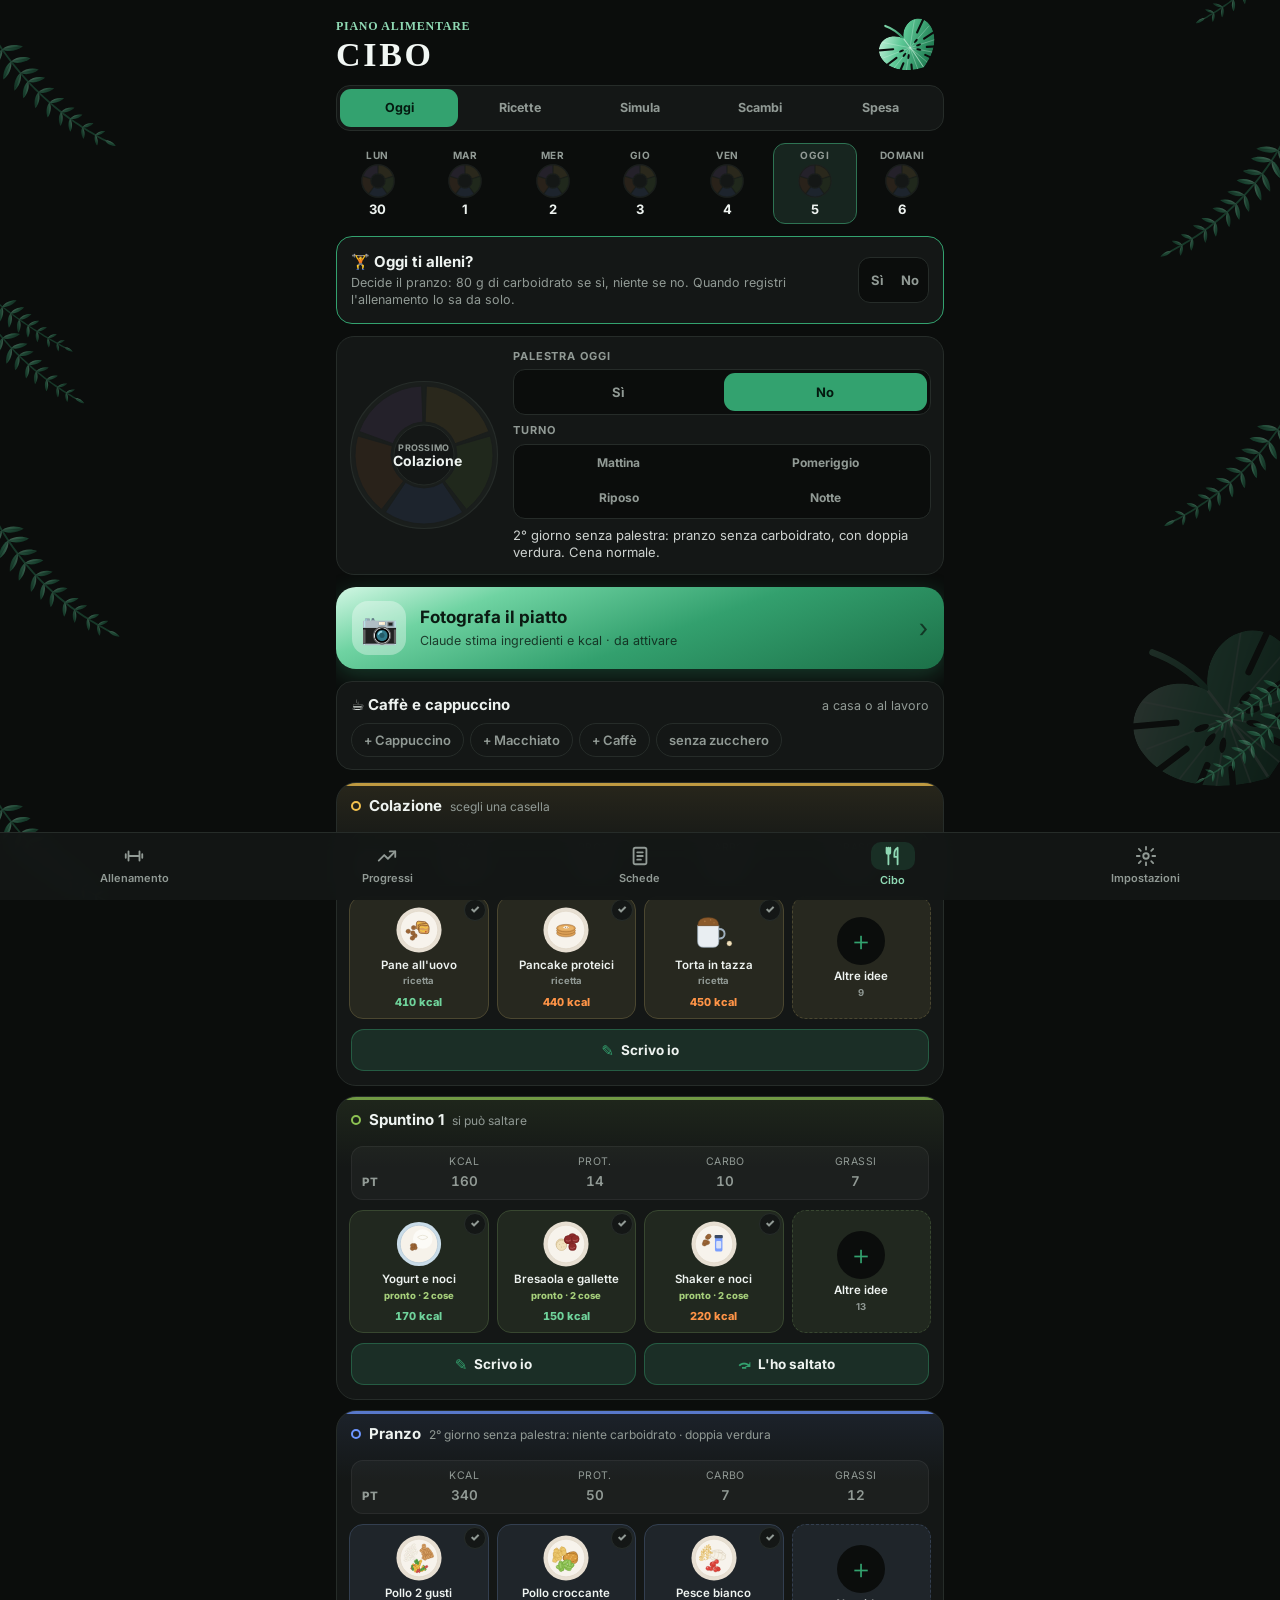
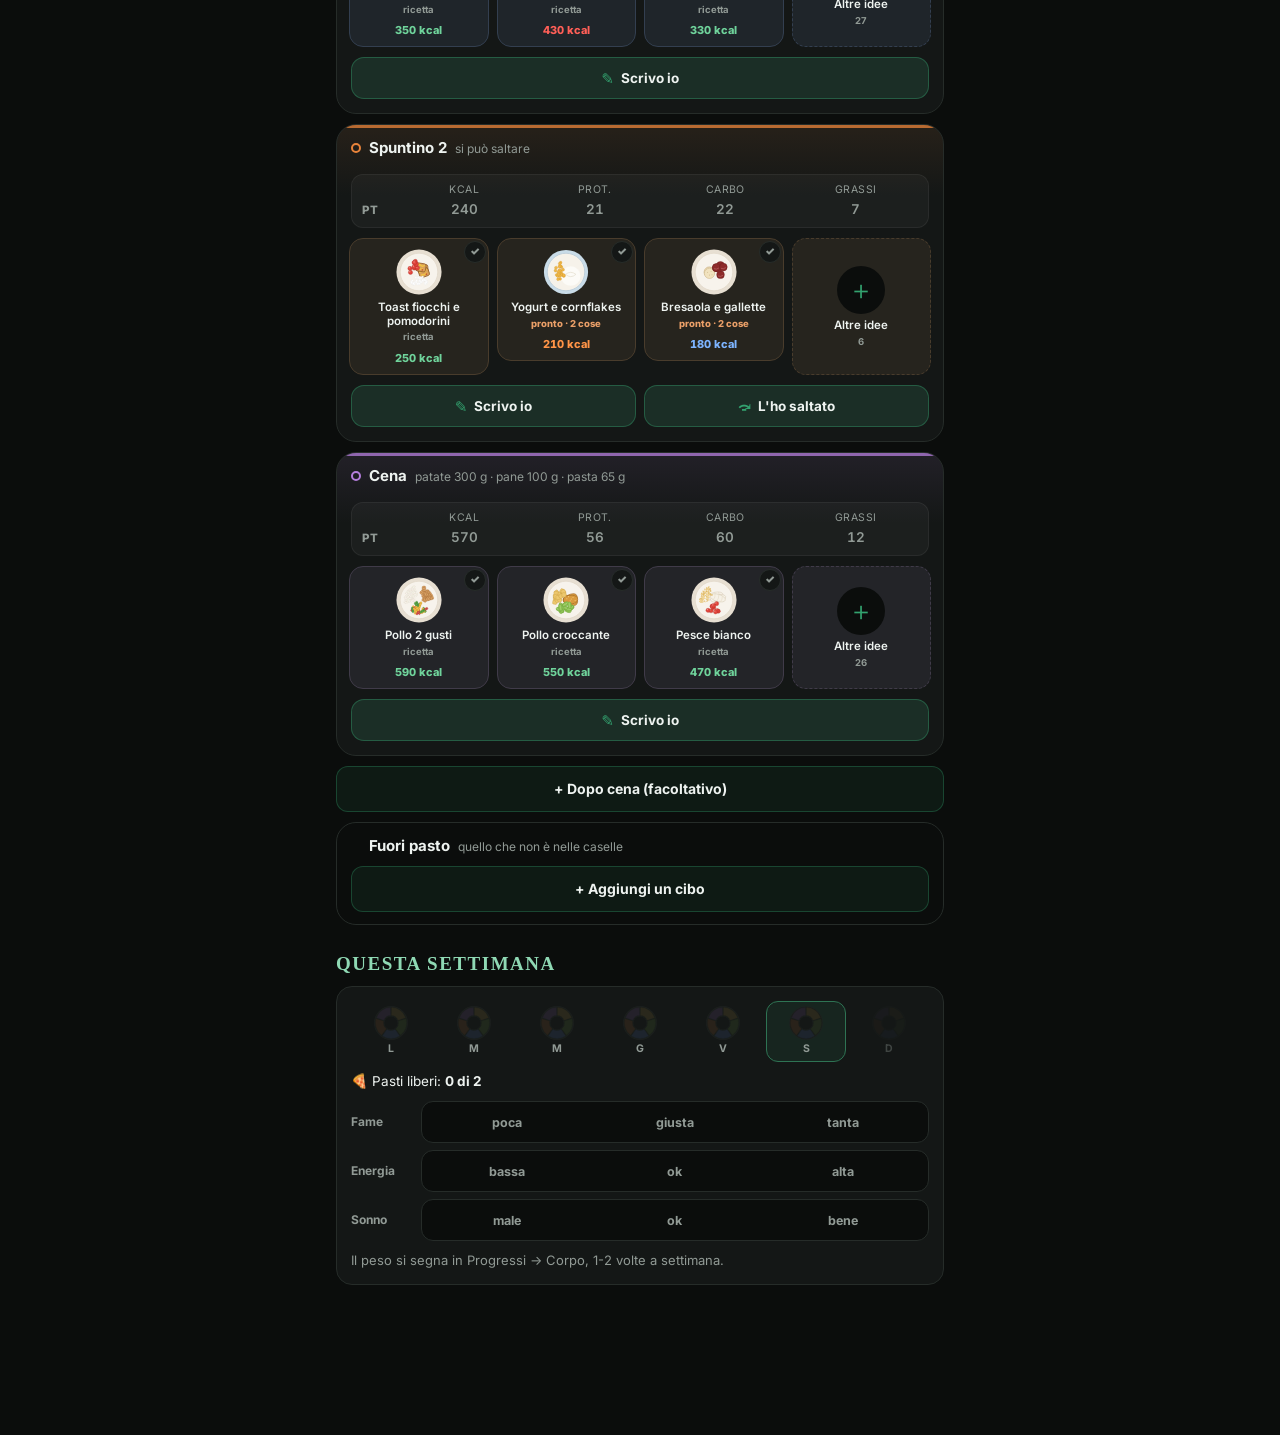
==== commit d85b7262: "Il pasto del PT in ogni pasto, idea e ricetta (tabellina PT/Tu, kcal colorate, riquadro con fascia)," ====
--- a/index.html
+++ b/index.html
@@ -14,7 +14,7 @@
 <link rel="apple-touch-icon" href="icons/apple-touch-icon.png">
 <link rel="preconnect" href="https://fonts.googleapis.com">
 <link rel="stylesheet" href="https://fonts.googleapis.com/css2?family=Barlow+Condensed:ital,wght@0,600;0,800;1,800&family=Inter:wght@400;500;600;700&display=swap">
-<link rel="stylesheet" href="style.css?v=2026-11-22-2123">
+<link rel="stylesheet" href="style.css?v=2026-11-24-1332">
 <script>
 /* Registro errori(22/11/2026): ogni errore dell'app finisce in una coda sul telefono (localStorage "palestra-err")
    e app.js lo manda al servizio (errFlush), così si vede e si sistema senza screenshot. Niente dati personali:
@@ -94,7 +94,7 @@
   <!-- CIBO (20/11/2026): piano alimentare, caselle di cosa hai mangiato, ricette, scambi, spesa -->
   <section id="v-cibo" class="view" hidden>
     <section class="hero"><div class="k">Piano alimentare</div><h1>Cibo</h1></section>
-    <div class="cseg" id="cseg" role="group" aria-label="Sezioni del cibo"><button data-ct="oggi">Oggi</button><button data-ct="ricette">Ricette</button><button data-ct="scambi">Scambi</button><button data-ct="spesa">Spesa</button></div>
+    <div class="cseg" id="cseg" role="group" aria-label="Sezioni del cibo"><button data-ct="oggi">Oggi</button><button data-ct="ricette">Ricette</button><button data-ct="simula">Simula</button><button data-ct="scambi">Scambi</button><button data-ct="spesa">Spesa</button></div>
     <div id="cbody"></div>
   </section>
 
@@ -118,6 +118,8 @@
     <div class="card stack" id="timerSet"></div>
     <h2>Palestre</h2>
     <div class="card stack" id="gymEdit"></div>
+    <h2>Cosa usi davvero</h2>
+    <div class="card stack" id="usoSet"></div>
     <p class="credits">Foto: Free Exercise DB (pubblico dominio). Illustrazioni: Everkinetic (CC BY-SA 4.0). Mappa muscoli: react-body-highlighter (MIT). Disegni dei piatti: originali dell'app.</p>
   </section>
 </div>
@@ -172,22 +174,23 @@
 
 <div class="toast" id="toast" hidden></div>
 
-<script src="data.js?v=2026-11-22-2123"></script>
-<script src="schede.js?v=2026-11-22-2123"></script>
-<script src="macchine.js?v=2026-11-22-2123"></script>
-<script src="macchine-db.js?v=2026-11-22-2123"></script>
-<script src="macchine-schede.js?v=2026-11-22-2123"></script>
-<script src="nutrizione.js?v=2026-11-22-2123"></script>
-<script src="js/01-base.js?v=2026-11-22-2123"></script>
-<script src="js/02-allenamento.js?v=2026-11-22-2123"></script>
-<script src="js/03-analisi.js?v=2026-11-22-2123"></script>
-<script src="js/04-seduta.js?v=2026-11-22-2123"></script>
-<script src="js/05-serie.js?v=2026-11-22-2123"></script>
-<script src="js/06-progressi.js?v=2026-11-22-2123"></script>
-<script src="js/07-backup.js?v=2026-11-22-2123"></script>
-<script src="js/08-timer.js?v=2026-11-22-2123"></script>
-<script src="js/09-settimana.js?v=2026-11-22-2123"></script>
-<script src="js/10-avvio.js?v=2026-11-22-2123"></script>
-<script src="cibo.js?v=2026-11-22-2123"></script>
+<script src="data.js?v=2026-11-24-1332"></script>
+<script src="schede.js?v=2026-11-24-1332"></script>
+<script src="macchine.js?v=2026-11-24-1332"></script>
+<script src="macchine-db.js?v=2026-11-24-1332"></script>
+<script src="macchine-schede.js?v=2026-11-24-1332"></script>
+<script src="nutrizione.js?v=2026-11-24-1332"></script>
+<script src="js/01-base.js?v=2026-11-24-1332"></script>
+<script src="js/02-allenamento.js?v=2026-11-24-1332"></script>
+<script src="js/03-analisi.js?v=2026-11-24-1332"></script>
+<script src="js/04-seduta.js?v=2026-11-24-1332"></script>
+<script src="js/05-serie.js?v=2026-11-24-1332"></script>
+<script src="js/06-progressi.js?v=2026-11-24-1332"></script>
+<script src="js/07-backup.js?v=2026-11-24-1332"></script>
+<script src="js/08-timer.js?v=2026-11-24-1332"></script>
+<script src="js/09-settimana.js?v=2026-11-24-1332"></script>
+<script src="js/10-avvio.js?v=2026-11-24-1332"></script>
+<script src="cibo.js?v=2026-11-24-1332"></script>
+<script src="revisione.js?v=2026-11-24-1332"></script>
 </body>
 </html>
--- a/style.css
+++ b/style.css
@@ -1693,3 +1693,102 @@
 .linkbtn{background:none;border:0;color:var(--accent);text-decoration:underline;font:inherit;padding:0 4px}
 .tabbar button.dot{position:relative}
 .tabbar button.dot::after{content:"";position:absolute;top:6px;right:calc(50% - 18px);width:9px;height:9px;border-radius:50%;background:#FF5F57;box-shadow:0 0 0 2px var(--surface)}
+/* 🍽 Piano del cibo dentro il punto della settimana (22/11/2026, revisione.js) */
+.fdbox{margin:12px 0;padding:12px 13px;border-radius:14px;background:rgba(255,255,255,.035);border:1px solid rgba(255,255,255,.09)}
+.fdbox.act{background:color-mix(in srgb,var(--accent) 12%,transparent);border-color:color-mix(in srgb,var(--accent) 45%,transparent)}
+.fdbox small{display:block;color:var(--muted,#9aa0a6);font-size:12px}
+.fdbox>b{display:block;font-size:16.5px;margin:3px 0 4px}
+.fdbox p{margin:5px 0;line-height:1.42;font-size:14px}
+.fdbox .fdnow span{color:var(--muted,#9aa0a6);font-size:13px}
+.fdb{display:flex;gap:8px;margin-top:8px}.fdb .btn{flex:1}
+/* PULSANTI D'AZIONE VERI (24/11/2026, richiesta dell'utente: "non solo una riga di testo, proprio un pulsante").
+   .lnk = azione (pulsante pieno tenue nel colore della palestra, icona in <i>), .lnk.in = link dentro una frase,
+   .lnk.no = togli/annulla (rosso tenue), .lnk.wide = tutta la larghezza, .lnk.sm = piccolo */
+.lnk:not(.in){display:inline-flex;align-items:center;justify-content:center;gap:7px;min-height:42px;padding:9px 14px;border-radius:13px;
+  border:1px solid color-mix(in srgb,var(--accent) 40%,transparent);background:color-mix(in srgb,var(--accent) 14%,rgba(255,255,255,.02));
+  color:var(--ink);font-weight:700;font-size:14px;line-height:1.2;text-align:center;text-decoration:none;cursor:pointer;
+  transition:transform .08s,background .15s;-webkit-tap-highlight-color:transparent}
+.lnk:not(.in) i{font-style:normal;font-size:15px;line-height:1;color:var(--accent);flex:none}
+.lnk:not(.in):active{transform:scale(.97);background:color-mix(in srgb,var(--accent) 26%,transparent)}
+.lnk.no{border-color:rgba(255,95,87,.38);background:rgba(255,95,87,.10)}
+.lnk.no i{color:#FF5F57}
+.lnk.wide{display:flex;width:100%}
+.lnk.sm{min-height:34px;padding:6px 12px;font-size:13px;border-radius:11px}
+.lnk.in{border:0;background:none;color:var(--accent);font-weight:700;font-size:inherit;padding:0 2px;text-decoration:underline;text-underline-offset:2px}
+/* riga di azioni di un pasto: pulsanti affiancati della stessa larghezza */
+.mselx,.meal .mselx{display:flex;flex-wrap:nowrap;gap:8px;margin-top:10px;padding:0 14px 2px}
+.mselx .lnk{flex:1 1 0;min-width:0;font-size:13.5px;padding:9px 8px}
+.qadd{gap:8px}
+.qadd .lnk{flex:1 1 auto}
+.swp>.lnk{width:100%}
+.bfoot .lnk,#scan .bfoot .lnk{flex:1 1 auto}
+/* "Dopo cena", "Aggiungi un cibo": pulsanti pieni invece del tratteggio */
+.cmore{border-style:solid;border-color:color-mix(in srgb,var(--accent) 32%,transparent);background:color-mix(in srgb,var(--accent) 9%,transparent);color:var(--ink);font-weight:700;min-height:46px;font-size:14px}
+/* pulsanti "fantasma" (Non ora, No…) e aggiunte: pulsanti veri, neutri */
+.btn.ghost{background:rgba(255,255,255,.06);border:1px solid var(--line);color:var(--ink);padding-left:14px}
+.addsetup{display:inline-flex;align-items:center;gap:6px;min-height:40px;padding:8px 14px;border-radius:12px;border:1px solid var(--line);background:rgba(255,255,255,.05);color:var(--ink);font-size:13.5px}
+.more{min-height:38px;padding:6px 12px;border-radius:11px;border:1px solid color-mix(in srgb,var(--accent) 35%,transparent);background:color-mix(in srgb,var(--accent) 12%,transparent);color:var(--ink)}
+.more svg{stroke:var(--accent)}
+/* 📏 Il pasto del PT (24/11/2026, cibo.js: ptStrip, ptBox, tilePt) */
+.ptstrip{display:grid;grid-template-columns:34px repeat(4,1fr);gap:2px 6px;align-items:baseline;margin:8px 14px 2px;padding:8px 10px;border-radius:12px;background:rgba(255,255,255,.035);border:1px solid rgba(255,255,255,.06);font-variant-numeric:tabular-nums}
+.ptstrip small{font-size:10.5px;color:var(--muted);text-transform:uppercase;letter-spacing:.04em;text-align:center}
+.ptstrip em{font-style:normal;font-size:11.5px;font-weight:800;color:var(--muted)}
+.ptstrip i{font-style:normal;text-align:center;font-size:13.5px;color:var(--muted);font-weight:600}
+.ptstrip b{text-align:center;font-size:14.5px;font-weight:800;border-radius:7px;padding:1px 0}
+.ptstrip b.ok,.ptstrip b.up{color:#6FD39B}.ptstrip b.hi{color:#FF9447}.ptstrip b.hi2{color:#FF5F57}.ptstrip b.lo{color:#7DB4FF}
+.ptsv{margin:4px 14px 0;font-size:12.5px;line-height:1.35;color:#FFB27A}
+.tk{display:block;font-style:normal;font-size:11px;font-weight:800;margin-top:2px;font-variant-numeric:tabular-nums}
+.tk.ok{color:#6FD39B}.tk.hi{color:#FF9447}.tk.hi2{color:#FF5F57}.tk.lo{color:#7DB4FF}
+.ptbox{margin:14px 0 4px;padding:13px 13px 10px;border-radius:14px;background:rgba(255,255,255,.035);border:1px solid rgba(255,255,255,.09)}
+.ptbox.ok{border-color:rgba(111,211,155,.4)}.ptbox.hi{border-color:rgba(255,148,71,.45)}.ptbox.hi2{border-color:rgba(255,95,87,.5)}.ptbox.lo{border-color:rgba(125,180,255,.45)}
+.pth{display:flex;flex-direction:column;gap:1px;margin-bottom:6px}.pth b{font-size:15px}.pth small{color:var(--muted);font-size:12.5px}
+.ptsrc{margin:4px 0 8px;font-size:13px;line-height:1.4;color:var(--muted)}.ptsrc b{color:var(--ink)}
+.ptr{display:grid;grid-template-columns:92px auto 1fr;grid-template-rows:auto auto;column-gap:10px;align-items:baseline;padding:6px 0;border-top:1px solid rgba(255,255,255,.06)}
+.ptr span{font-size:13px;color:var(--muted)}.ptr b{font-size:17px;font-variant-numeric:tabular-nums}.ptr b small{font-size:11px;color:var(--muted);margin-left:2px;font-weight:600}
+.ptr em{font-style:normal;font-size:12.5px;color:var(--muted);text-align:right}.ptr em i{font-style:normal;font-weight:800}
+.ptr.ok b,.ptr.up b,.ptr.ok em i,.ptr.up em i{color:#6FD39B}.ptr.hi b,.ptr.hi em i{color:#FF9447}.ptr.hi2 b,.ptr.hi2 em i{color:#FF5F57}.ptr.lo b,.ptr.lo em i{color:#7DB4FF}
+.ptbar{grid-column:1/-1;position:relative;height:6px;margin-top:5px;border-radius:4px;background:rgba(255,255,255,.07)}
+.ptbar s{position:absolute;top:0;bottom:0;border-radius:4px;background:rgba(111,211,155,.35)}
+.ptbar u{position:absolute;top:-3px;width:4px;height:12px;margin-left:-2px;border-radius:2px;background:var(--ink)}
+.ptv{margin:8px 0 2px;font-size:13.5px;font-weight:700;line-height:1.4}
+.ptbox.ok .ptv{color:#6FD39B}.ptbox.hi .ptv{color:#FF9447}.ptbox.hi2 .ptv{color:#FF5F57}.ptbox.lo .ptv{color:#7DB4FF}
+.ptleg{margin:6px 0 0;font-size:11.5px;color:var(--muted)}
+.ptleg s,.ptleg u{display:inline-block;vertical-align:middle;margin:0 2px}.ptleg s{width:16px;height:6px;border-radius:3px;background:rgba(111,211,155,.35)}.ptleg u{width:4px;height:11px;border-radius:2px;background:var(--ink)}
+/* 🧪 Simula */
+.cseg button{font-size:12.5px;padding:0 2px}
+.sim h3,.simh{margin:2px 0 6px;font-size:17px}.simh{margin:22px 4px 4px}
+.simt{display:grid;grid-template-columns:repeat(3,1fr);gap:4px;padding:4px;border-radius:14px;background:rgba(255,255,255,.05);margin:10px 0 6px}
+.simt button{border:0;background:none;color:var(--muted);font-weight:700;font-size:12.5px;min-height:40px;border-radius:11px}
+.simt button[aria-pressed="true"]{background:var(--grad,var(--accent));color:#0b0d0c}
+.simlv{font-size:12.5px;color:var(--muted);margin:4px 2px 10px}
+.simrows{display:grid;gap:8px}
+.simrow{display:grid;grid-template-columns:6px 1fr auto;align-items:center;gap:10px;width:100%;text-align:left;padding:10px 12px 10px 8px;border-radius:13px;border:1px solid rgba(255,255,255,.08);background:rgba(255,255,255,.035);color:var(--ink);font:inherit}
+.simrow>i{align-self:stretch;border-radius:3px;background:var(--c)}
+.simrow div{display:flex;flex-direction:column;gap:1px;min-width:0}.simrow small{font-size:11.5px;color:var(--muted)}.simrow b{font-size:15px;white-space:nowrap;overflow:hidden;text-overflow:ellipsis}
+.simrow span{font-size:12.5px;font-variant-numeric:tabular-nums}
+.simrow.ok span{color:#6FD39B}.simrow.hi span{color:#FF9447}.simrow.hi2 span{color:#FF5F57}.simrow.lo span{color:#7DB4FF}.simrow.none span{color:var(--muted)}
+.simrow em{font-style:normal;font-size:12.5px;font-weight:700;color:var(--accent);padding:7px 10px;border-radius:10px;background:color-mix(in srgb,var(--accent) 14%,transparent)}
+.simtot{margin-top:14px;padding:12px;border-radius:14px;background:rgba(255,255,255,.04)}.simtot h4{margin:0 0 6px;font-size:15px}
+.simb{display:grid;grid-template-columns:92px 1fr auto;align-items:baseline;column-gap:8px;padding:6px 0}
+.simb span{font-size:13px;color:var(--muted)}.simb b{font-size:17px;font-variant-numeric:tabular-nums}.simb b small{font-size:12px;color:var(--muted);font-weight:600}
+.simb em{font-style:normal;font-size:12.5px;font-weight:800;color:#6FD39B}.simb.hi b,.simb.hi em{color:#FF9447}.simb.hi2 b,.simb.hi2 em{color:#FF5F57}.simb.lo b,.simb.lo em{color:#7DB4FF}
+.simact{display:grid;grid-template-columns:1fr 1fr;gap:8px;margin-top:12px}.simact .lnk:first-child{grid-column:1/-1}
+.simall{margin:10px 0;border-radius:14px;border:1px solid rgba(255,255,255,.08);background:var(--card,#16181b);border-top:3px solid var(--c);overflow:hidden}
+.simall summary{display:flex;justify-content:space-between;align-items:center;gap:8px;padding:12px 14px;list-style:none;cursor:pointer}.simall summary::-webkit-details-marker{display:none}
+.simall summary b{font-size:15px}.simall summary span{font-size:12.5px;color:var(--muted)}.simall summary::after{content:"›";font-size:20px;color:var(--muted);transition:transform .2s}.simall[open] summary::after{transform:rotate(90deg)}
+.simall .ptsrc,.simall .ptleg{margin-left:14px;margin-right:14px}.simall .ptleg{margin-bottom:12px}
+.simtab{display:grid;grid-template-columns:1fr repeat(4,auto);gap:0;margin:0 8px;font-variant-numeric:tabular-nums}
+.simtab>span{font-size:11px;color:var(--muted);text-transform:uppercase;padding:4px 6px;text-align:right}.simtab>span:first-child{text-align:left}
+.simtab>button{border:0;background:none;color:var(--ink);text-align:left;font:inherit;font-size:13px;font-weight:600;padding:8px 6px;border-top:1px solid rgba(255,255,255,.06);line-height:1.25}
+.simtab>b{font-size:13px;text-align:right;padding:8px 6px;border-top:1px solid rgba(255,255,255,.06);min-width:30px}
+.simtab>b.ok,.simtab>b.up{color:#6FD39B}.simtab>b.hi{color:#FF9447}.simtab>b.hi2{color:#FF5F57}.simtab>b.lo{color:#7DB4FF}
+.simopt{display:block;width:100%;text-align:left;padding:11px 12px;margin:8px 0;border-radius:13px;border:1px solid rgba(255,255,255,.08);background:rgba(255,255,255,.035);color:var(--ink);font:inherit}
+.simopt.on{border-color:var(--accent);background:color-mix(in srgb,var(--accent) 14%,transparent)}
+.simopt div{display:flex;flex-direction:column;gap:3px}.simopt b{font-size:15px}.simopt span{font-size:12.5px;font-variant-numeric:tabular-nums}
+.simopt span i{font-style:normal;margin-right:6px;font-weight:700}.simopt i.ok,.simopt i.up{color:#6FD39B}.simopt i.hi{color:#FF9447}.simopt i.hi2{color:#FF5F57}.simopt i.lo{color:#7DB4FF}
+.simopt small{font-size:12px;color:var(--muted);line-height:1.35}
+.cseg{display:grid !important;grid-template-columns:repeat(5,1fr);gap:2px}
+.cseg button{min-width:0;white-space:nowrap}
+/* azioni a forma di chip nell'allenamento: pulsanti veri */
+.chip[data-undo],#durGo,#durStart,#siteOff,#histAll{min-height:38px;padding:7px 14px;border-radius:12px;border:1px solid color-mix(in srgb,var(--accent) 40%,transparent);background:color-mix(in srgb,var(--accent) 13%,transparent);color:var(--ink);font-weight:700;font-size:13.5px}
+.fb .lrok,.set .fb .lrok{border-color:color-mix(in srgb,var(--accent) 45%,transparent);background:color-mix(in srgb,var(--accent) 16%,transparent);font-weight:800}
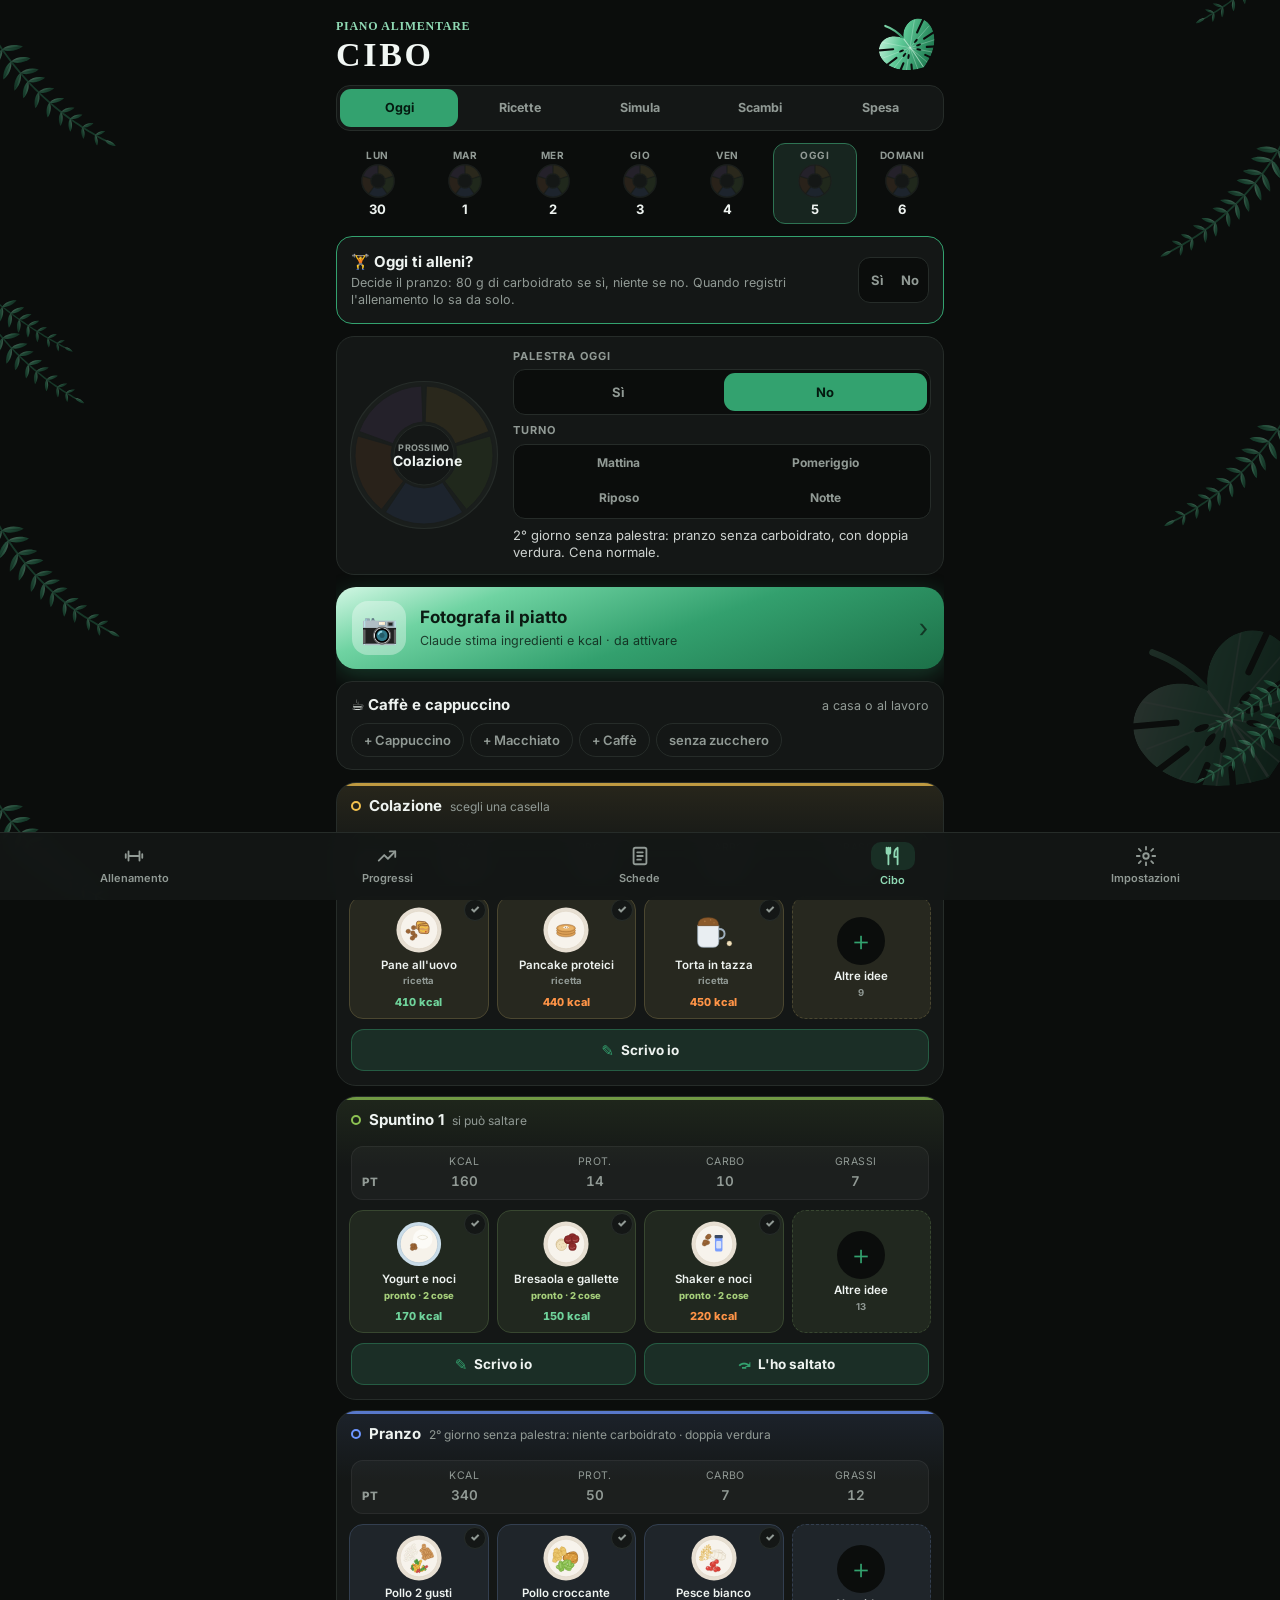
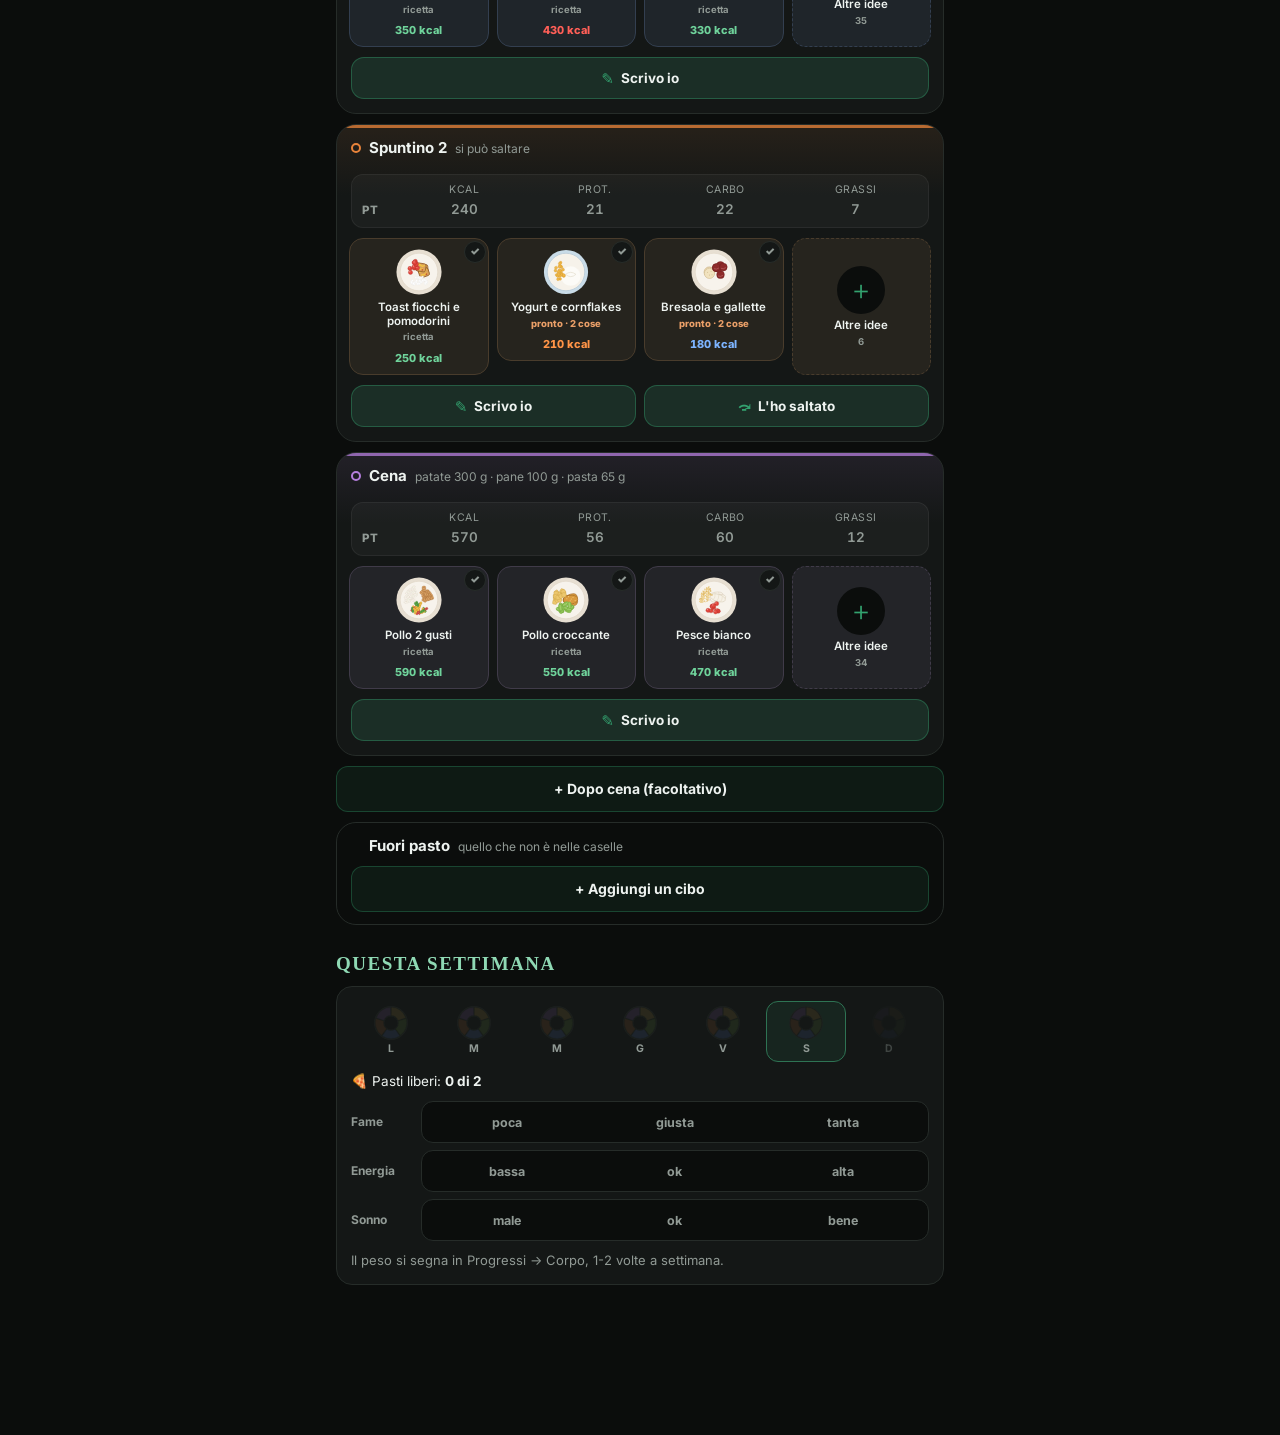
==== commit 95805a13: "8 ricette «una cottura, pranzo e cena» in linea col pasto del PT (prova automatica), filtro 🍱 e riqu" ====
--- a/index.html
+++ b/index.html
@@ -14,7 +14,7 @@
 <link rel="apple-touch-icon" href="icons/apple-touch-icon.png">
 <link rel="preconnect" href="https://fonts.googleapis.com">
 <link rel="stylesheet" href="https://fonts.googleapis.com/css2?family=Barlow+Condensed:ital,wght@0,600;0,800;1,800&family=Inter:wght@400;500;600;700&display=swap">
-<link rel="stylesheet" href="style.css?v=2026-11-24-1332">
+<link rel="stylesheet" href="style.css?v=2026-11-24-1411">
 <script>
 /* Registro errori(22/11/2026): ogni errore dell'app finisce in una coda sul telefono (localStorage "palestra-err")
    e app.js lo manda al servizio (errFlush), così si vede e si sistema senza screenshot. Niente dati personali:
@@ -174,23 +174,23 @@
 
 <div class="toast" id="toast" hidden></div>
 
-<script src="data.js?v=2026-11-24-1332"></script>
-<script src="schede.js?v=2026-11-24-1332"></script>
-<script src="macchine.js?v=2026-11-24-1332"></script>
-<script src="macchine-db.js?v=2026-11-24-1332"></script>
-<script src="macchine-schede.js?v=2026-11-24-1332"></script>
-<script src="nutrizione.js?v=2026-11-24-1332"></script>
-<script src="js/01-base.js?v=2026-11-24-1332"></script>
-<script src="js/02-allenamento.js?v=2026-11-24-1332"></script>
-<script src="js/03-analisi.js?v=2026-11-24-1332"></script>
-<script src="js/04-seduta.js?v=2026-11-24-1332"></script>
-<script src="js/05-serie.js?v=2026-11-24-1332"></script>
-<script src="js/06-progressi.js?v=2026-11-24-1332"></script>
-<script src="js/07-backup.js?v=2026-11-24-1332"></script>
-<script src="js/08-timer.js?v=2026-11-24-1332"></script>
-<script src="js/09-settimana.js?v=2026-11-24-1332"></script>
-<script src="js/10-avvio.js?v=2026-11-24-1332"></script>
-<script src="cibo.js?v=2026-11-24-1332"></script>
-<script src="revisione.js?v=2026-11-24-1332"></script>
+<script src="data.js?v=2026-11-24-1411"></script>
+<script src="schede.js?v=2026-11-24-1411"></script>
+<script src="macchine.js?v=2026-11-24-1411"></script>
+<script src="macchine-db.js?v=2026-11-24-1411"></script>
+<script src="macchine-schede.js?v=2026-11-24-1411"></script>
+<script src="nutrizione.js?v=2026-11-24-1411"></script>
+<script src="js/01-base.js?v=2026-11-24-1411"></script>
+<script src="js/02-allenamento.js?v=2026-11-24-1411"></script>
+<script src="js/03-analisi.js?v=2026-11-24-1411"></script>
+<script src="js/04-seduta.js?v=2026-11-24-1411"></script>
+<script src="js/05-serie.js?v=2026-11-24-1411"></script>
+<script src="js/06-progressi.js?v=2026-11-24-1411"></script>
+<script src="js/07-backup.js?v=2026-11-24-1411"></script>
+<script src="js/08-timer.js?v=2026-11-24-1411"></script>
+<script src="js/09-settimana.js?v=2026-11-24-1411"></script>
+<script src="js/10-avvio.js?v=2026-11-24-1411"></script>
+<script src="cibo.js?v=2026-11-24-1411"></script>
+<script src="revisione.js?v=2026-11-24-1411"></script>
 </body>
 </html>
--- a/style.css
+++ b/style.css
@@ -1792,3 +1792,16 @@
 /* azioni a forma di chip nell'allenamento: pulsanti veri */
 .chip[data-undo],#durGo,#durStart,#siteOff,#histAll{min-height:38px;padding:7px 14px;border-radius:12px;border:1px solid color-mix(in srgb,var(--accent) 40%,transparent);background:color-mix(in srgb,var(--accent) 13%,transparent);color:var(--ink);font-weight:700;font-size:13.5px}
 .fb .lrok,.set .fb .lrok{border-color:color-mix(in srgb,var(--accent) 45%,transparent);background:color-mix(in srgb,var(--accent) 16%,transparent);font-weight:800}
+/* 🍱 ricette "una cottura, 2 pasti": "da imparare" sotto l'etichetta, così non si coprono */
+.rcard em+.rnew{top:36px;left:14px;right:auto}
+/* 🍱 i due pasti di una ricetta (twoMeals) */
+.twobox{margin:12px 0}.twobox h3{margin:0 0 4px}
+.twom{margin:8px 0;padding:11px 12px;border-radius:13px;background:rgba(255,255,255,.04);border:1px solid rgba(255,255,255,.09)}
+.twom.ok{border-color:rgba(111,211,155,.4)}.twom.hi{border-color:rgba(255,148,71,.45)}.twom.hi2{border-color:rgba(255,95,87,.5)}.twom.lo{border-color:rgba(125,180,255,.45)}
+.twh{display:flex;justify-content:space-between;gap:8px;align-items:baseline}.twh b{font-size:14.5px}.twh i{font-style:normal;font-size:12px;font-weight:800;white-space:nowrap}
+.twom.ok .twh i{color:#6FD39B}.twom.hi .twh i{color:#FF9447}.twom.hi2 .twh i{color:#FF5F57}.twom.lo .twh i{color:#7DB4FF}
+.twi{margin:5px 0;font-size:13.5px;line-height:1.45}
+.twv{display:flex;flex-wrap:wrap;gap:6px;margin:4px 0}.twv span{font-size:12.5px;font-weight:800;padding:3px 8px;border-radius:8px;background:rgba(255,255,255,.06);font-variant-numeric:tabular-nums}
+.twv .ok,.twv .up{color:#6FD39B}.twv .hi{color:#FF9447}.twv .hi2{color:#FF5F57}.twv .lo{color:#7DB4FF}
+.twn{margin:2px 0 0;font-size:12.5px;color:var(--muted);line-height:1.4}
+.twsub{margin:3px 0 0;font-size:12.5px;color:var(--muted)}
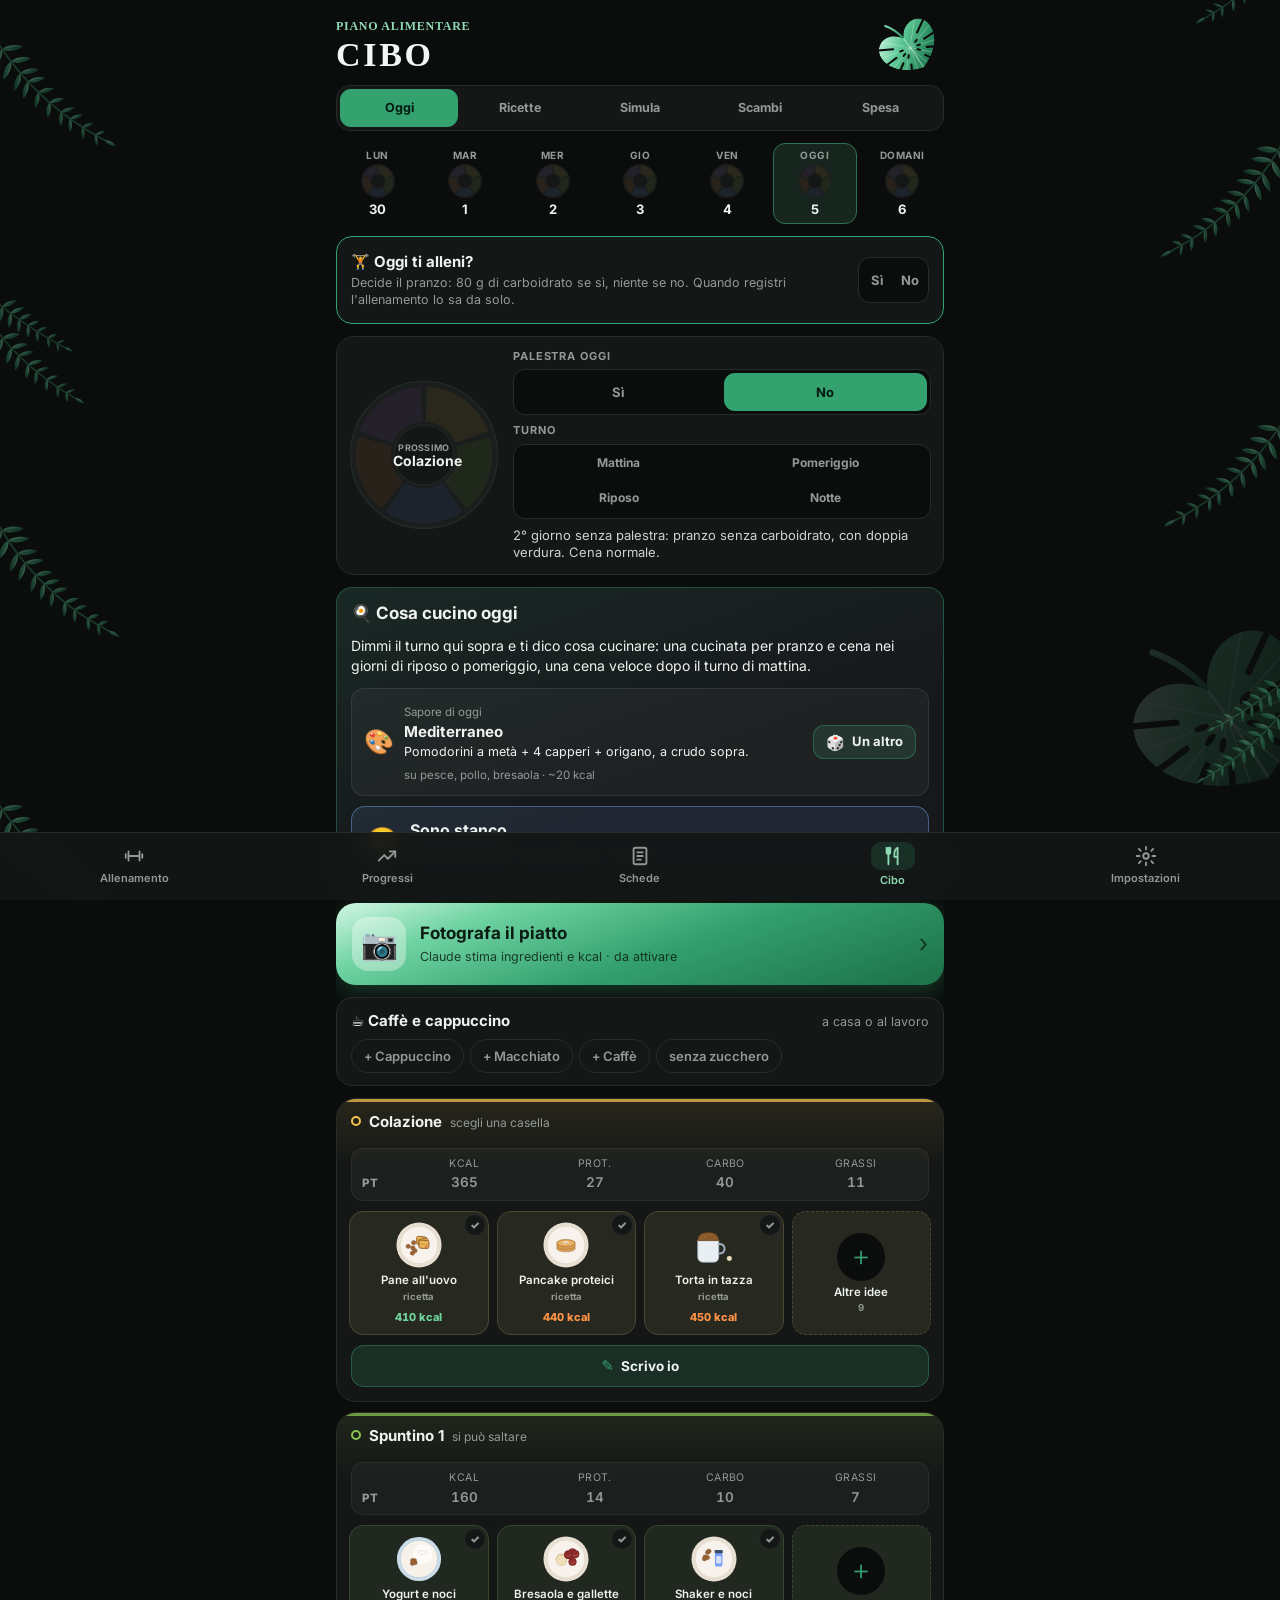
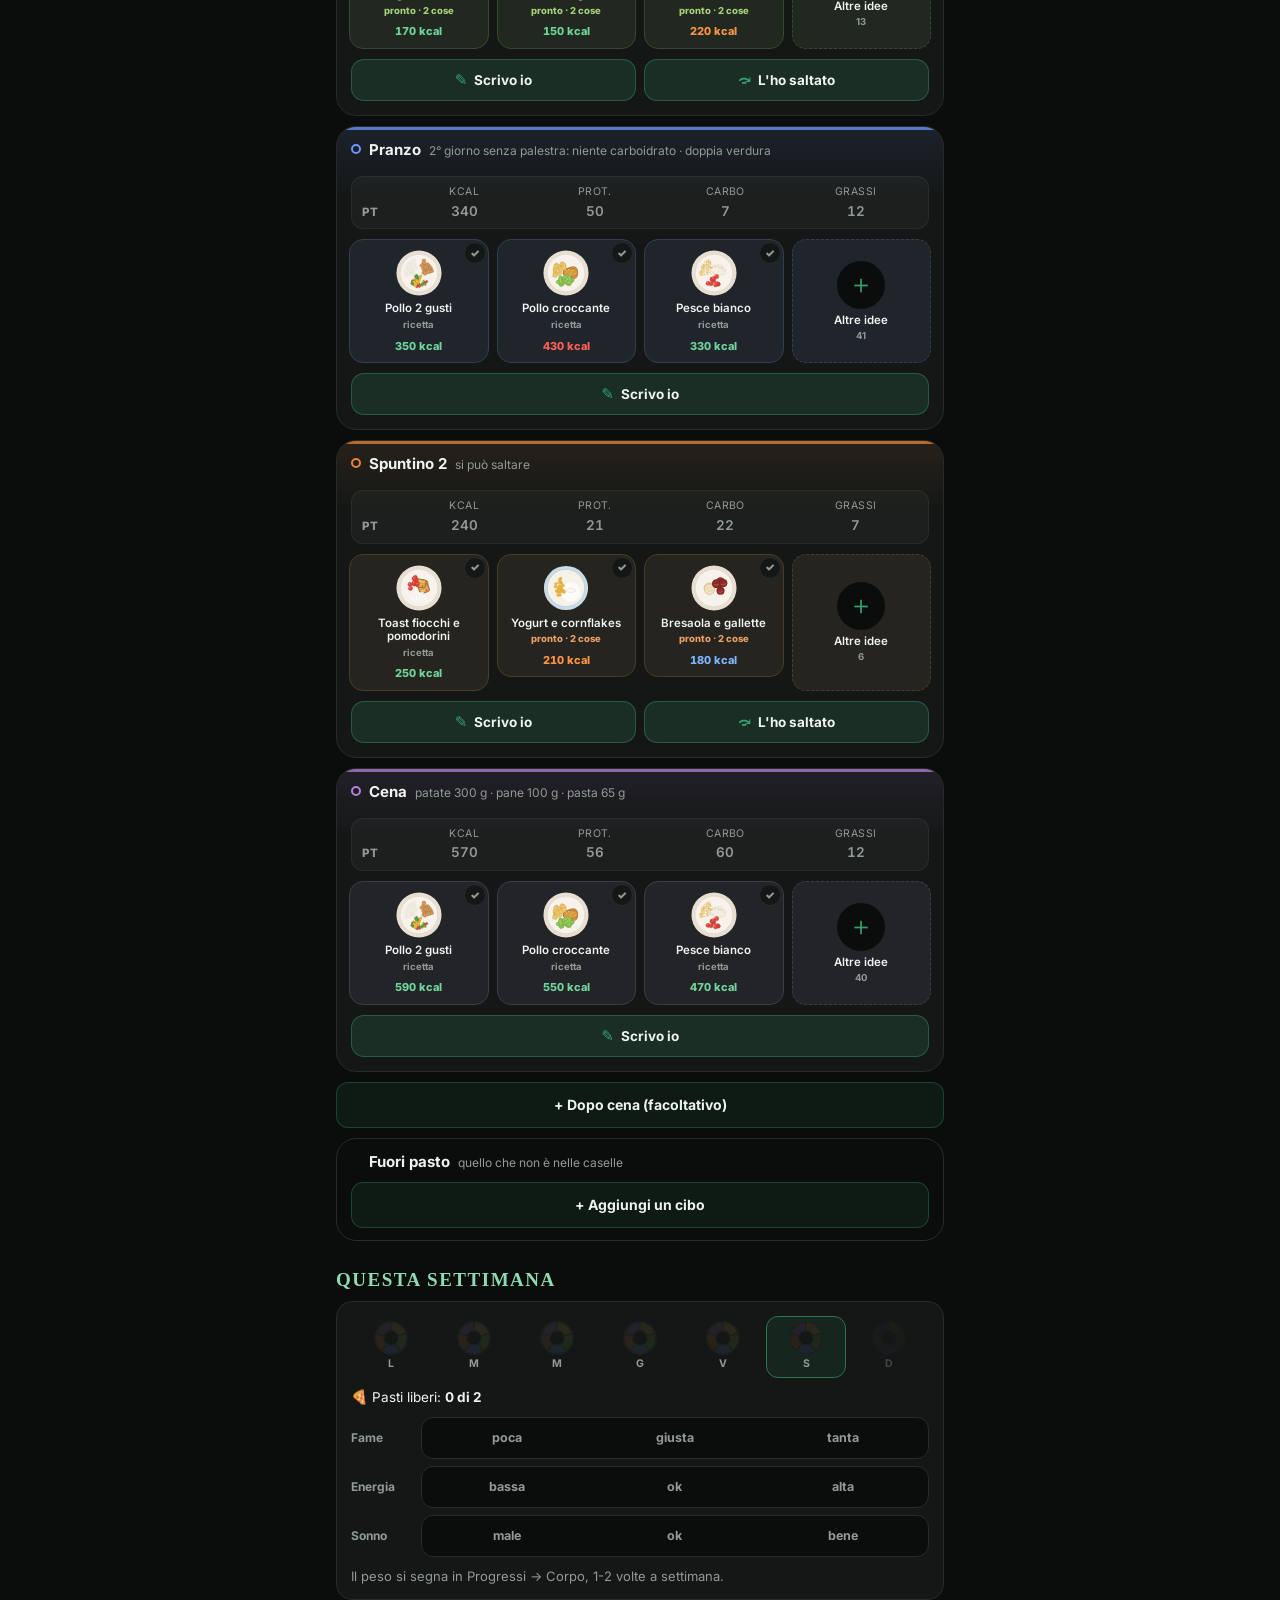
==== commit 39244873: "Cosa cucino oggi secondo il turno (cucinata per pranzo e cena o cena veloce), 6 cene veloci in linea" ====
--- a/index.html
+++ b/index.html
@@ -14,7 +14,7 @@
 <link rel="apple-touch-icon" href="icons/apple-touch-icon.png">
 <link rel="preconnect" href="https://fonts.googleapis.com">
 <link rel="stylesheet" href="https://fonts.googleapis.com/css2?family=Barlow+Condensed:ital,wght@0,600;0,800;1,800&family=Inter:wght@400;500;600;700&display=swap">
-<link rel="stylesheet" href="style.css?v=2026-11-24-1411">
+<link rel="stylesheet" href="style.css?v=2026-11-24-1847">
 <script>
 /* Registro errori(22/11/2026): ogni errore dell'app finisce in una coda sul telefono (localStorage "palestra-err")
    e app.js lo manda al servizio (errFlush), così si vede e si sistema senza screenshot. Niente dati personali:
@@ -174,23 +174,23 @@
 
 <div class="toast" id="toast" hidden></div>
 
-<script src="data.js?v=2026-11-24-1411"></script>
-<script src="schede.js?v=2026-11-24-1411"></script>
-<script src="macchine.js?v=2026-11-24-1411"></script>
-<script src="macchine-db.js?v=2026-11-24-1411"></script>
-<script src="macchine-schede.js?v=2026-11-24-1411"></script>
-<script src="nutrizione.js?v=2026-11-24-1411"></script>
-<script src="js/01-base.js?v=2026-11-24-1411"></script>
-<script src="js/02-allenamento.js?v=2026-11-24-1411"></script>
-<script src="js/03-analisi.js?v=2026-11-24-1411"></script>
-<script src="js/04-seduta.js?v=2026-11-24-1411"></script>
-<script src="js/05-serie.js?v=2026-11-24-1411"></script>
-<script src="js/06-progressi.js?v=2026-11-24-1411"></script>
-<script src="js/07-backup.js?v=2026-11-24-1411"></script>
-<script src="js/08-timer.js?v=2026-11-24-1411"></script>
-<script src="js/09-settimana.js?v=2026-11-24-1411"></script>
-<script src="js/10-avvio.js?v=2026-11-24-1411"></script>
-<script src="cibo.js?v=2026-11-24-1411"></script>
-<script src="revisione.js?v=2026-11-24-1411"></script>
+<script src="data.js?v=2026-11-24-1847"></script>
+<script src="schede.js?v=2026-11-24-1847"></script>
+<script src="macchine.js?v=2026-11-24-1847"></script>
+<script src="macchine-db.js?v=2026-11-24-1847"></script>
+<script src="macchine-schede.js?v=2026-11-24-1847"></script>
+<script src="nutrizione.js?v=2026-11-24-1847"></script>
+<script src="js/01-base.js?v=2026-11-24-1847"></script>
+<script src="js/02-allenamento.js?v=2026-11-24-1847"></script>
+<script src="js/03-analisi.js?v=2026-11-24-1847"></script>
+<script src="js/04-seduta.js?v=2026-11-24-1847"></script>
+<script src="js/05-serie.js?v=2026-11-24-1847"></script>
+<script src="js/06-progressi.js?v=2026-11-24-1847"></script>
+<script src="js/07-backup.js?v=2026-11-24-1847"></script>
+<script src="js/08-timer.js?v=2026-11-24-1847"></script>
+<script src="js/09-settimana.js?v=2026-11-24-1847"></script>
+<script src="js/10-avvio.js?v=2026-11-24-1847"></script>
+<script src="cibo.js?v=2026-11-24-1847"></script>
+<script src="revisione.js?v=2026-11-24-1847"></script>
 </body>
 </html>
--- a/style.css
+++ b/style.css
@@ -1805,3 +1805,18 @@
 .twv .ok,.twv .up{color:#6FD39B}.twv .hi{color:#FF9447}.twv .hi2{color:#FF5F57}.twv .lo{color:#7DB4FF}
 .twn{margin:2px 0 0;font-size:12.5px;color:var(--muted);line-height:1.4}
 .twsub{margin:3px 0 0;font-size:12.5px;color:var(--muted)}
+/* 🍳 Cosa cucino oggi · 🎨 sapore · 😮‍💨 sono stanco (24/11/2026) */
+.tplan{border:1px solid color-mix(in srgb,var(--accent) 40%,transparent);background:linear-gradient(160deg,color-mix(in srgb,var(--accent) 12%,var(--card,#16181b)),var(--card,#16181b) 60%)}
+.tplan h3{margin:0 0 10px;font-size:17px}
+.tprec{display:grid;grid-template-columns:76px 1fr;gap:12px;align-items:center}
+.tpimg{width:76px;height:76px;padding:0;border:0;background:none;border-radius:50%;overflow:hidden}.tpimg svg,.tpimg img{width:100%;height:100%}
+.tptx small{display:block;font-size:12px;color:var(--accent);font-weight:800}.tptx b{display:block;font-size:15.5px;line-height:1.25;margin:2px 0}
+.tptx p{margin:0;font-size:12.5px;color:var(--muted)}.tptx em{display:block;font-style:normal;font-size:12.5px;font-weight:800;margin-top:3px}
+.tptx em.ok{color:#6FD39B}.tptx em.hi,.tptx em.hi2{color:#FF9447}.tptx em.lo{color:#7DB4FF}
+.tpbtn{display:flex;gap:8px;margin-top:10px;flex-wrap:wrap}.tpbtn .btn{flex:1 1 100%;min-height:48px;font-size:15px}.tpbtn .lnk{flex:1 1 0}
+.tpask,.tpdone{margin:0 0 6px;font-size:14px;line-height:1.45}.tpdone{color:#6FD39B}.tpdone b{color:var(--ink)}
+.tpsap{display:grid;grid-template-columns:auto 1fr auto;gap:10px;align-items:center;margin-top:12px;padding:11px 12px;border-radius:13px;background:rgba(255,255,255,.04);border:1px solid rgba(255,255,255,.08)}
+.tpsap>span{font-size:24px}.tpsap small{font-size:11.5px;color:var(--muted)}.tpsap b{display:block;font-size:15px}.tpsap p{margin:2px 0;font-size:12.5px;line-height:1.35}.tpsap em{font-style:normal;font-size:11.5px;color:var(--muted)}
+.tptired{display:grid;grid-template-columns:auto 1fr auto;gap:12px;align-items:center;width:100%;margin-top:10px;padding:12px 14px;border-radius:14px;border:1px solid rgba(125,180,255,.4);background:rgba(125,180,255,.10);color:var(--ink);font:inherit;text-align:left}
+.tptired>span{font-size:26px}.tptired b{display:block;font-size:16px}.tptired small{font-size:12.5px;color:var(--muted)}.tptired>i{font-style:normal;font-size:22px;color:#7DB4FF}
+.tired{margin:12px 0;padding:12px;border-radius:14px;background:rgba(255,255,255,.04);border:1px solid rgba(255,255,255,.09)}
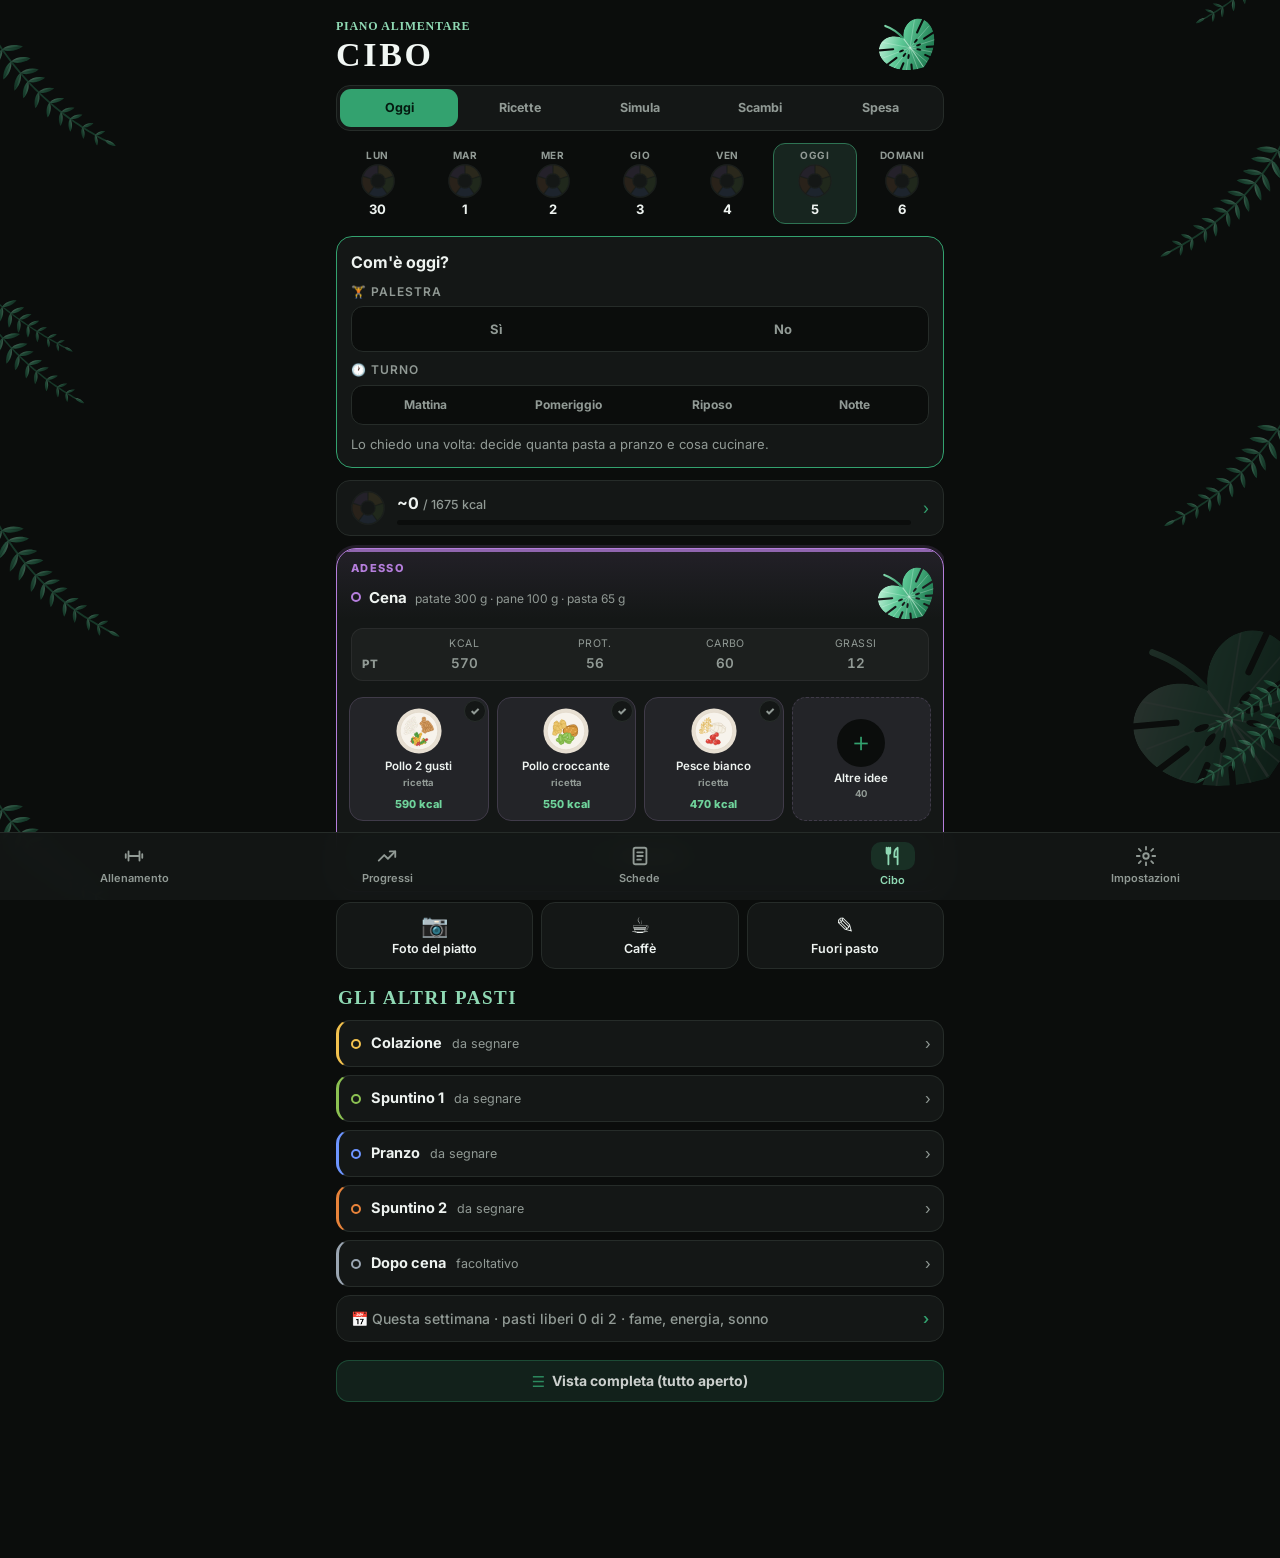
==== commit 049b0244: "Cibo → Oggi in vista semplice: il pasto di adesso aperto, gli altri in una riga, giornata e kcal in " ====
--- a/index.html
+++ b/index.html
@@ -14,7 +14,7 @@
 <link rel="apple-touch-icon" href="icons/apple-touch-icon.png">
 <link rel="preconnect" href="https://fonts.googleapis.com">
 <link rel="stylesheet" href="https://fonts.googleapis.com/css2?family=Barlow+Condensed:ital,wght@0,600;0,800;1,800&family=Inter:wght@400;500;600;700&display=swap">
-<link rel="stylesheet" href="style.css?v=2026-11-24-1847">
+<link rel="stylesheet" href="style.css?v=2026-11-24-1900">
 <script>
 /* Registro errori(22/11/2026): ogni errore dell'app finisce in una coda sul telefono (localStorage "palestra-err")
    e app.js lo manda al servizio (errFlush), così si vede e si sistema senza screenshot. Niente dati personali:
@@ -174,23 +174,23 @@
 
 <div class="toast" id="toast" hidden></div>
 
-<script src="data.js?v=2026-11-24-1847"></script>
-<script src="schede.js?v=2026-11-24-1847"></script>
-<script src="macchine.js?v=2026-11-24-1847"></script>
-<script src="macchine-db.js?v=2026-11-24-1847"></script>
-<script src="macchine-schede.js?v=2026-11-24-1847"></script>
-<script src="nutrizione.js?v=2026-11-24-1847"></script>
-<script src="js/01-base.js?v=2026-11-24-1847"></script>
-<script src="js/02-allenamento.js?v=2026-11-24-1847"></script>
-<script src="js/03-analisi.js?v=2026-11-24-1847"></script>
-<script src="js/04-seduta.js?v=2026-11-24-1847"></script>
-<script src="js/05-serie.js?v=2026-11-24-1847"></script>
-<script src="js/06-progressi.js?v=2026-11-24-1847"></script>
-<script src="js/07-backup.js?v=2026-11-24-1847"></script>
-<script src="js/08-timer.js?v=2026-11-24-1847"></script>
-<script src="js/09-settimana.js?v=2026-11-24-1847"></script>
-<script src="js/10-avvio.js?v=2026-11-24-1847"></script>
-<script src="cibo.js?v=2026-11-24-1847"></script>
-<script src="revisione.js?v=2026-11-24-1847"></script>
+<script src="data.js?v=2026-11-24-1900"></script>
+<script src="schede.js?v=2026-11-24-1900"></script>
+<script src="macchine.js?v=2026-11-24-1900"></script>
+<script src="macchine-db.js?v=2026-11-24-1900"></script>
+<script src="macchine-schede.js?v=2026-11-24-1900"></script>
+<script src="nutrizione.js?v=2026-11-24-1900"></script>
+<script src="js/01-base.js?v=2026-11-24-1900"></script>
+<script src="js/02-allenamento.js?v=2026-11-24-1900"></script>
+<script src="js/03-analisi.js?v=2026-11-24-1900"></script>
+<script src="js/04-seduta.js?v=2026-11-24-1900"></script>
+<script src="js/05-serie.js?v=2026-11-24-1900"></script>
+<script src="js/06-progressi.js?v=2026-11-24-1900"></script>
+<script src="js/07-backup.js?v=2026-11-24-1900"></script>
+<script src="js/08-timer.js?v=2026-11-24-1900"></script>
+<script src="js/09-settimana.js?v=2026-11-24-1900"></script>
+<script src="js/10-avvio.js?v=2026-11-24-1900"></script>
+<script src="cibo.js?v=2026-11-24-1900"></script>
+<script src="revisione.js?v=2026-11-24-1900"></script>
 </body>
 </html>
--- a/style.css
+++ b/style.css
@@ -1820,3 +1820,46 @@
 .tptired{display:grid;grid-template-columns:auto 1fr auto;gap:12px;align-items:center;width:100%;margin-top:10px;padding:12px 14px;border-radius:14px;border:1px solid rgba(125,180,255,.4);background:rgba(125,180,255,.10);color:var(--ink);font:inherit;text-align:left}
 .tptired>span{font-size:26px}.tptired b{display:block;font-size:16px}.tptired small{font-size:12.5px;color:var(--muted)}.tptired>i{font-style:normal;font-size:22px;color:#7DB4FF}
 .tired{margin:12px 0;padding:12px;border-radius:14px;background:rgba(255,255,255,.04);border:1px solid rgba(255,255,255,.09)}
+
+/* ===== ✨ VISTA SEMPLICE di Cibo → Oggi (24/11/2026) ===== */
+.dline{display:flex;align-items:center;gap:10px;width:100%;text-align:left;background:var(--surface);border:1px solid var(--line);border-radius:14px;padding:12px 14px;margin-bottom:10px;color:var(--ink);font:inherit;font-size:14px;font-weight:600}
+.dline span{flex:1;min-width:0;white-space:nowrap;overflow:hidden;text-overflow:ellipsis}
+.dline i{font-style:normal;color:var(--accent);font-size:15px;flex:none}
+.dline.dwk span{font-weight:500;color:var(--muted)}
+.dset{margin-bottom:12px;display:grid;gap:10px;border:1px solid var(--accent)}
+.dset h3{margin:0;font-size:16px}
+.dset .pgym{display:grid;gap:6px}
+.dset .pgym>span{font-size:12px;color:var(--muted);font-weight:600}
+.dset .seg4{grid-template-columns:repeat(4,1fr)}
+.dset .note{margin:0}
+.kline{display:flex;align-items:center;gap:12px;width:100%;text-align:left;background:var(--surface);border:1px solid var(--line);border-radius:14px;padding:10px 14px;margin-bottom:12px;color:var(--ink);font:inherit}
+.kline .pmini{width:34px;height:34px;flex:none}
+.kline div{flex:1;min-width:0;display:grid;gap:6px}
+.kline b{font-size:16px}
+.kline b small{font-size:12.5px;color:var(--muted);font-weight:500}
+.kline .bbar{display:block}
+.kline u{text-decoration:none;color:var(--accent);font-size:16px;flex:none}
+.kline.hi b{color:#FF9447}.kline.hi2 b{color:#FF5F57}
+.meal.hero{border:1.5px solid var(--c);box-shadow:0 0 0 3px color-mix(in srgb,var(--c) 14%,transparent)}
+.mhero{margin:0 14px 6px;font-size:11px;letter-spacing:.12em;text-transform:uppercase;font-weight:800;color:var(--c)}
+.mfold{margin-left:auto;flex:none;width:34px;height:30px;border-radius:10px;border:1px solid var(--line);background:var(--surface2,rgba(255,255,255,.05));color:var(--ink);font-size:15px;line-height:1}
+.mh .mk+.mfold{margin-left:8px}
+.qacts{display:grid;grid-template-columns:repeat(3,1fr);gap:8px;margin:2px 0 12px}
+.qa{display:grid;justify-items:center;gap:4px;padding:11px 6px;border-radius:14px;background:var(--surface);border:1px solid var(--line);color:var(--ink);font:inherit;cursor:pointer}
+.qa span{font-size:22px;line-height:1}
+.qa b{font-size:12.5px;font-weight:600}
+.qa.on{border-color:var(--accent);background:color-mix(in srgb,var(--accent) 14%,var(--surface))}
+.mh2{margin:16px 2px 8px}
+.mrow{display:flex;align-items:center;gap:10px;width:100%;text-align:left;background:var(--surface);border:1px solid var(--line);border-left:3px solid var(--c);border-radius:14px;padding:12px 12px 12px 12px;margin-bottom:8px;color:var(--ink);font:inherit}
+.mrow i{width:10px;height:10px;border-radius:50%;border:2px solid var(--c);flex:none}
+.mrow.done i{background:var(--c)}
+.mrow b{font-size:14.5px;flex:none}
+.mrow span{flex:1;min-width:0;font-size:12.5px;color:var(--muted);white-space:nowrap;overflow:hidden;text-overflow:ellipsis}
+.mrow.done span{color:var(--ink)}
+.mrow.skipped{opacity:.6}
+.mrow em{font-style:normal;font-size:12px;color:var(--muted);flex:none}
+.mrow u{text-decoration:none;color:var(--muted);flex:none}
+.tplan.sm h3{margin-bottom:8px}
+.tpmini{display:flex;gap:8px;flex-wrap:wrap;margin-top:10px}
+.tplan.sm .tpsap{margin-top:10px}
+.vsw{margin:18px 0 6px;opacity:.85}
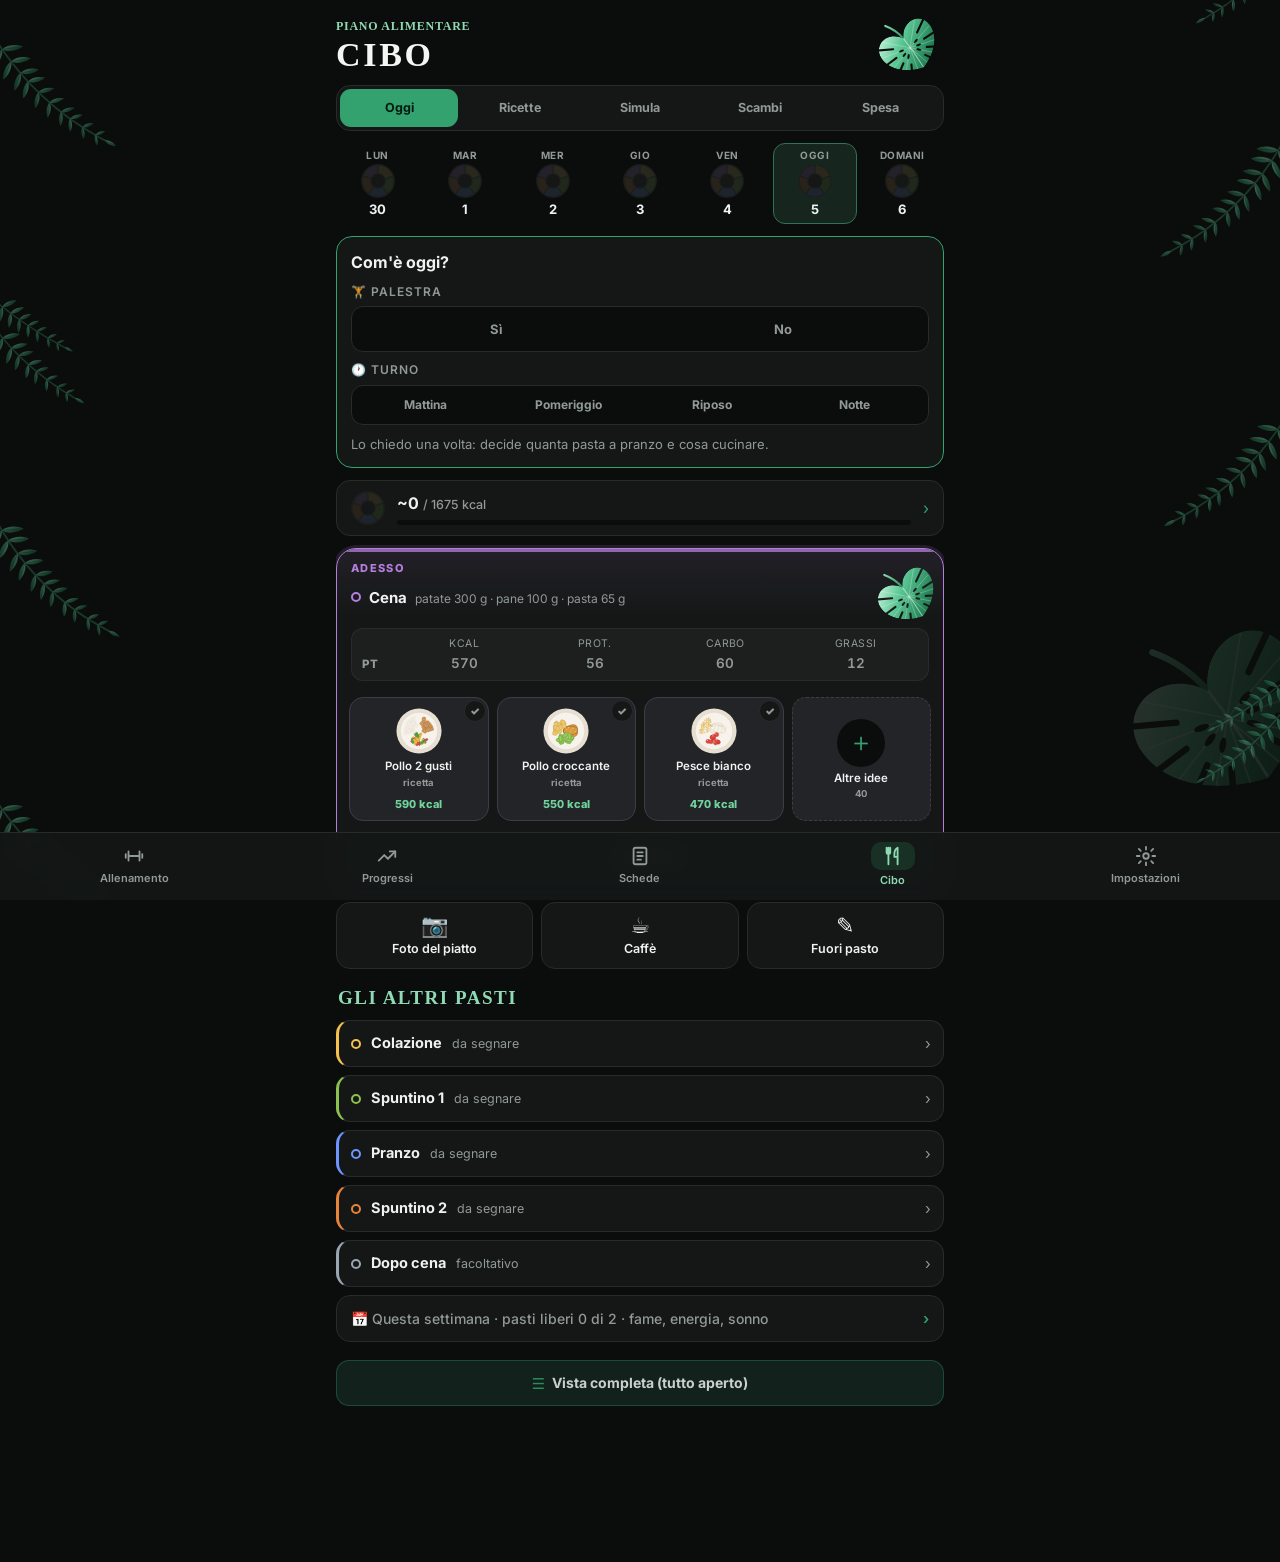
==== commit 2f4a22a8: "Cibo fedele al PT: idee e ricette ricalibrate sul pasto del PT e sui suoi scambi, colori solo per sf" ====
--- a/index.html
+++ b/index.html
@@ -14,7 +14,7 @@
 <link rel="apple-touch-icon" href="icons/apple-touch-icon.png">
 <link rel="preconnect" href="https://fonts.googleapis.com">
 <link rel="stylesheet" href="https://fonts.googleapis.com/css2?family=Barlow+Condensed:ital,wght@0,600;0,800;1,800&family=Inter:wght@400;500;600;700&display=swap">
-<link rel="stylesheet" href="style.css?v=2026-11-24-1900">
+<link rel="stylesheet" href="style.css?v=2026-11-25-0939">
 <script>
 /* Registro errori(22/11/2026): ogni errore dell'app finisce in una coda sul telefono (localStorage "palestra-err")
    e app.js lo manda al servizio (errFlush), così si vede e si sistema senza screenshot. Niente dati personali:
@@ -174,23 +174,23 @@
 
 <div class="toast" id="toast" hidden></div>
 
-<script src="data.js?v=2026-11-24-1900"></script>
-<script src="schede.js?v=2026-11-24-1900"></script>
-<script src="macchine.js?v=2026-11-24-1900"></script>
-<script src="macchine-db.js?v=2026-11-24-1900"></script>
-<script src="macchine-schede.js?v=2026-11-24-1900"></script>
-<script src="nutrizione.js?v=2026-11-24-1900"></script>
-<script src="js/01-base.js?v=2026-11-24-1900"></script>
-<script src="js/02-allenamento.js?v=2026-11-24-1900"></script>
-<script src="js/03-analisi.js?v=2026-11-24-1900"></script>
-<script src="js/04-seduta.js?v=2026-11-24-1900"></script>
-<script src="js/05-serie.js?v=2026-11-24-1900"></script>
-<script src="js/06-progressi.js?v=2026-11-24-1900"></script>
-<script src="js/07-backup.js?v=2026-11-24-1900"></script>
-<script src="js/08-timer.js?v=2026-11-24-1900"></script>
-<script src="js/09-settimana.js?v=2026-11-24-1900"></script>
-<script src="js/10-avvio.js?v=2026-11-24-1900"></script>
-<script src="cibo.js?v=2026-11-24-1900"></script>
-<script src="revisione.js?v=2026-11-24-1900"></script>
+<script src="data.js?v=2026-11-25-0939"></script>
+<script src="schede.js?v=2026-11-25-0939"></script>
+<script src="macchine.js?v=2026-11-25-0939"></script>
+<script src="macchine-db.js?v=2026-11-25-0939"></script>
+<script src="macchine-schede.js?v=2026-11-25-0939"></script>
+<script src="nutrizione.js?v=2026-11-25-0939"></script>
+<script src="js/01-base.js?v=2026-11-25-0939"></script>
+<script src="js/02-allenamento.js?v=2026-11-25-0939"></script>
+<script src="js/03-analisi.js?v=2026-11-25-0939"></script>
+<script src="js/04-seduta.js?v=2026-11-25-0939"></script>
+<script src="js/05-serie.js?v=2026-11-25-0939"></script>
+<script src="js/06-progressi.js?v=2026-11-25-0939"></script>
+<script src="js/07-backup.js?v=2026-11-25-0939"></script>
+<script src="js/08-timer.js?v=2026-11-25-0939"></script>
+<script src="js/09-settimana.js?v=2026-11-25-0939"></script>
+<script src="js/10-avvio.js?v=2026-11-25-0939"></script>
+<script src="cibo.js?v=2026-11-25-0939"></script>
+<script src="revisione.js?v=2026-11-25-0939"></script>
 </body>
 </html>
--- a/style.css
+++ b/style.css
@@ -1863,3 +1863,52 @@
 .tpmini{display:flex;gap:8px;flex-wrap:wrap;margin-top:10px}
 .tplan.sm .tpsap{margin-top:10px}
 .vsw{margin:18px 0 6px;opacity:.85}
+
+/* ===== 🥫 CON QUELLO CHE HAI (25/11/2026) ===== */
+.pkbox{margin-top:10px}
+.pkbox .psub{margin:10px 0 6px}
+.pkbtn{display:flex;gap:8px;align-items:center;justify-content:space-between;margin-top:12px}
+.tpask2{margin-top:10px;padding:12px;border-radius:14px;background:color-mix(in srgb,var(--accent) 10%,var(--surface));border:1px dashed var(--accent)}
+.tpask2 p{margin:0 0 4px;font-size:14px;line-height:1.4}
+.card.tpask2{margin-bottom:12px}
+.tptx em.adk{display:block;font-style:normal;font-size:12px;color:#7FC7FF;margin-top:3px}
+.tptx em.miss{display:block;font-style:normal;font-size:12px;color:#FF9447;margin-top:3px}
+.tpnone{font-size:13px;color:var(--muted);margin:8px 0 0;line-height:1.4}
+.tpmini .lnk.on{border-color:var(--accent)}
+.adban,.adok,.admiss{margin:10px 0;padding:10px 12px;border-radius:12px;font-size:13.5px;line-height:1.45}
+.adban{background:color-mix(in srgb,#7FC7FF 12%,var(--surface));border:1px solid color-mix(in srgb,#7FC7FF 40%,transparent)}
+.adban .lnk{margin-top:6px}
+.adok{background:color-mix(in srgb,var(--ok,#4CD98A) 10%,var(--surface));border:1px solid color-mix(in srgb,var(--ok,#4CD98A) 35%,transparent)}
+.admiss{background:color-mix(in srgb,#FF9447 10%,var(--surface));border:1px solid color-mix(in srgb,#FF9447 35%,transparent)}
+.rcard{position:relative}
+.rcard .rhv{position:absolute;left:8px;right:8px;bottom:auto;top:auto;font-style:normal;font-size:11px;font-weight:700;padding:3px 8px;border-radius:999px;margin-top:6px;position:static;display:inline-block;align-self:flex-start}
+.rhv.ok{background:color-mix(in srgb,var(--ok,#4CD98A) 18%,transparent);color:var(--ok,#4CD98A)}
+.rhv.ad{background:color-mix(in srgb,#7FC7FF 18%,transparent);color:#7FC7FF}
+.rhv.no{background:color-mix(in srgb,#FF9447 14%,transparent);color:#FF9447}
+.rcard.rno{opacity:.62}
+.rpk{margin:0 0 10px}
+.pkbox .ptiles{display:flex;flex-wrap:wrap;gap:6px;grid-template-columns:none}
+.pkbox .ptile{display:inline-flex;flex-direction:row;align-items:center;gap:6px;width:auto;min-height:0;padding:5px 11px 5px 5px;border-radius:999px;aspect-ratio:auto}
+.pkbox .ptile .pico,.pkbox .ptile .pnone{width:24px;height:24px;flex:none}
+.pkbox .ptile span{font-size:12.5px;white-space:nowrap}
+.pkbox .ptile.on{border-color:var(--accent);background:color-mix(in srgb,var(--accent) 20%,var(--surface))}
+
+/* ===== PULSANTI ALLINEATI E SIMMETRICI nel Cibo (25/11/2026: "spesso si toccano e non sono simmetrici") ===== */
+/* righe di pulsanti: stessa larghezza, a capo tutte intere quando non ci stanno, mai attaccati */
+#v-cibo .row,#fsheet .row,#cook .row{gap:10px;margin-top:10px}
+#v-cibo .row>.btn,#fsheet .row>.btn,#cook .row>.btn{flex:1 1 140px;min-width:0;justify-content:center;text-align:center;white-space:normal;min-height:46px;margin:0}
+#v-cibo .row>input,#fsheet .row>input{flex:2 1 160px;min-width:0}
+/* "Cosa cucino oggi": i 3 pulsanti piccoli in 3 colonne uguali, icona sopra */
+.tpmini{display:grid;grid-template-columns:repeat(3,1fr);gap:8px;margin-top:10px}
+.tpmini .lnk{flex-direction:column;justify-content:center;gap:4px;min-height:60px;padding:8px 4px;margin:0;width:100%;font-size:12.5px;line-height:1.15;text-align:center}
+.tpmini .lnk i{font-size:18px;margin:0}
+.tpmini .lnk:only-child{grid-column:1/-1}
+.tpbtn{display:grid;grid-template-columns:1fr 1fr;gap:8px;margin-top:12px}
+.tpbtn>*{margin:0!important;min-height:46px;width:100%}
+.tpbtn>.btn.primary,.tpbtn>:only-child,.tpbtn>.btn.primary+:last-child{grid-column:1/-1}
+/* foto del piatto nelle ricette e nella cucina: pulsanti a tutta larghezza */
+.rpic{display:flex;gap:10px;justify-content:center;margin:12px 0}
+.rpic>.btn{flex:1 1 0;justify-content:center;min-height:44px}
+/* pulsanti d'azione a tutta larghezza uno sotto l'altro: stessa distanza */
+.lnk.wide+.lnk.wide,.swp+.lnk.wide,.lnk.wide+.swp{margin-top:10px}
+#fsheet .lnk.wide,#v-cibo .lnk.wide{min-height:46px;justify-content:center}
